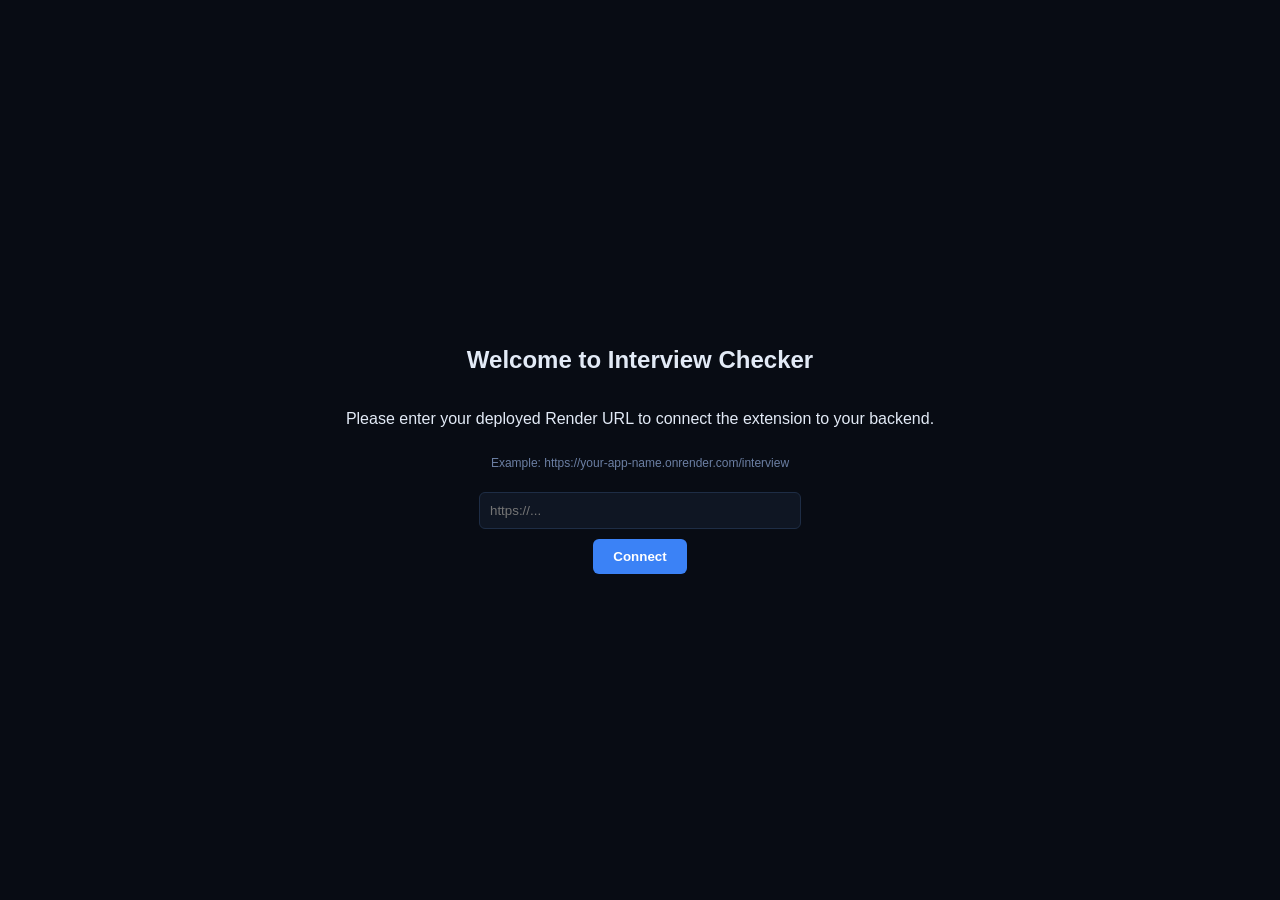
==== chrome-extension/popup.html @ 9ff48c6c "feat: add chrome extension wrapper" ====
<!DOCTYPE html>
<html>
<head>
  <meta charset="UTF-8">
  <title>Interview Authenticity Checker</title>
  <style>
    body {
      margin: 0;
      padding: 0;
      width: 800px;
      height: 600px;
      background: #080c14;
    }
    iframe {
      width: 100%;
      height: 100%;
      border: none;
    }
    .setup-overlay {
      position: absolute;
      top: 0; left: 0; right: 0; bottom: 0;
      background: #080c14;
      color: #e2eaf6;
      display: flex;
      flex-direction: column;
      align-items: center;
      justify-content: center;
      font-family: 'Inter', sans-serif;
      padding: 20px;
      text-align: center;
    }
    input {
      padding: 10px;
      margin: 10px 0;
      width: 300px;
      border-radius: 6px;
      border: 1px solid #1e2d45;
      background: #0f1623;
      color: white;
    }
    button {
      padding: 10px 20px;
      background: #3b82f6;
      color: white;
      border: none;
      border-radius: 6px;
      cursor: pointer;
      font-weight: bold;
    }
    button:hover {
      background: #2563eb;
    }
  </style>
</head>
<body>

  <!-- This overlay will show until you enter your Render URL -->
  <div id="setup" class="setup-overlay">
    <h2>Welcome to Interview Checker</h2>
    <p>Please enter your deployed Render URL to connect the extension to your backend.</p>
    <p style="font-size: 12px; color: #6b7fa3;">Example: https://your-app-name.onrender.com/interview</p>
    <input type="text" id="serverUrl" placeholder="https://...">
    <button id="saveBtn">Connect</button>
  </div>

  <iframe id="appFrame" allow="microphone"></iframe>

  <script src="popup.js"></script>
</body>
</html>
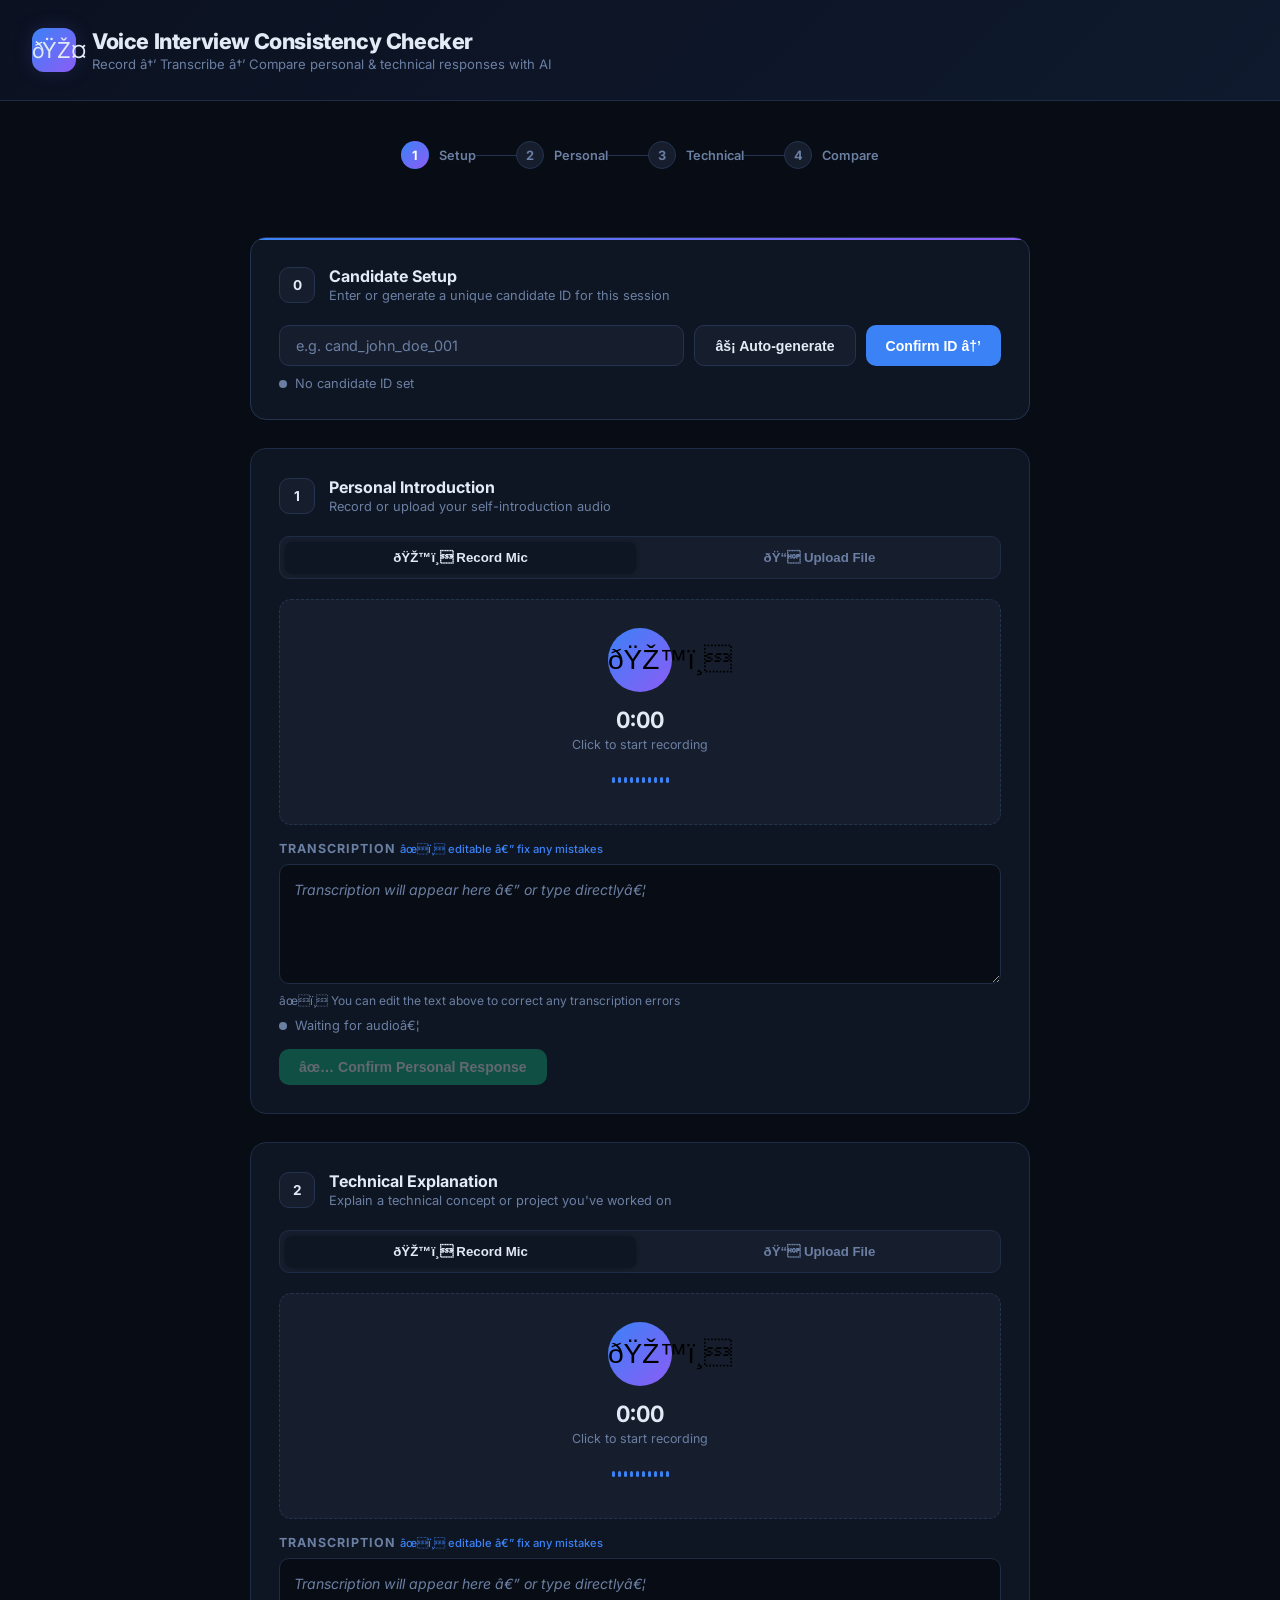
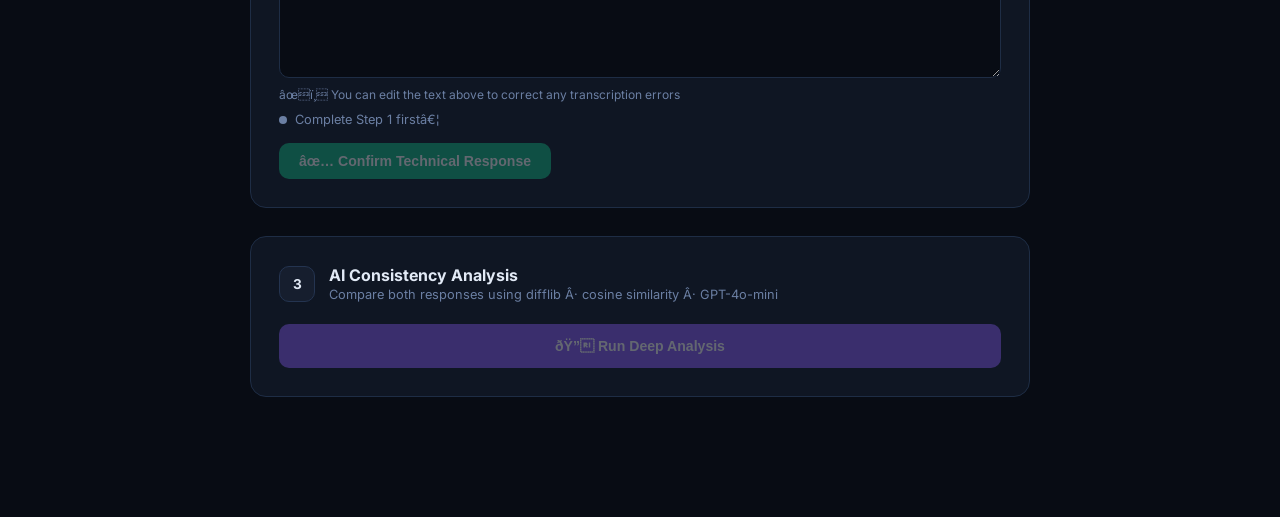
==== commit 97490e2d: "feat: rebuild chrome extension with full embedded UI + HF API URL" ====
--- a/chrome-extension/popup.html
+++ b/chrome-extension/popup.html
@@ -1,70 +1,1378 @@
 <!DOCTYPE html>
-<html>
+<html lang="en">
 <head>
-  <meta charset="UTF-8">
+  <meta charset="UTF-8" />
+  <meta name="viewport" content="width=device-width, initial-scale=1.0" />
   <title>Interview Authenticity Checker</title>
+  <style>html, body { min-width: 820px; }</style>
+  <link rel="preconnect" href="https://fonts.googleapis.com" />
+  <link href="https://fonts.googleapis.com/css2?family=Inter:wght@400;500;600;700;800&display=swap" rel="stylesheet" />
   <style>
+    *, *::before, *::after { box-sizing: border-box; margin: 0; padding: 0; }
+
+    :root {
+      --bg:         #080c14;
+      --surface:    #0f1623;
+      --surface2:   #161e2e;
+      --border:     #1e2d45;
+      --border2:    #243450;
+      --text:       #e2eaf6;
+      --muted:      #6b7fa3;
+      --accent:     #3b82f6;
+      --accent2:    #6366f1;
+      --green:      #10b981;
+      --amber:      #f59e0b;
+      --red:        #ef4444;
+      --purple:     #8b5cf6;
+      --glow:       rgba(99,102,241,.18);
+    }
+
+    html { scroll-behavior: smooth; }
+
     body {
-      margin: 0;
-      padding: 0;
-      width: 800px;
-      height: 600px;
-      background: #080c14;
-    }
-    iframe {
-      width: 100%;
-      height: 100%;
-      border: none;
-    }
-    .setup-overlay {
-      position: absolute;
-      top: 0; left: 0; right: 0; bottom: 0;
-      background: #080c14;
-      color: #e2eaf6;
+      font-family: 'Inter', sans-serif;
+      background: var(--bg);
+      color: var(--text);
+      min-height: 100vh;
+      padding: 0 0 80px;
+    }
+
+    /* â•â• Header â•â•â•â•â•â•â•â•â•â•â•â•â•â•â•â•â•â•â•â•â•â•â•â•â•â•â•â•â•â•â•â•â•â•â•â•â•â•â•â•â•â•â•â•â•â•â•â•â•â•â•â•â•â•â•â•â•â•â•â•â•â• */
+    header {
+      background: linear-gradient(135deg, #0b1120 0%, #0f1a2e 100%);
+      border-bottom: 1px solid var(--border);
+      padding: 28px 32px;
+      display: flex;
+      align-items: center;
+      gap: 16px;
+    }
+    .logo {
+      width: 44px; height: 44px;
+      background: linear-gradient(135deg, var(--accent), var(--purple));
+      border-radius: 12px;
+      display: grid; place-items: center;
+      font-size: 22px;
+      flex-shrink: 0;
+      box-shadow: 0 0 20px var(--glow);
+    }
+    header h1 {
+      font-size: 1.35rem; font-weight: 800; letter-spacing: -.4px;
+    }
+    header p { font-size: .82rem; color: var(--muted); margin-top: 2px; }
+
+    /* â•â• Layout â•â•â•â•â•â•â•â•â•â•â•â•â•â•â•â•â•â•â•â•â•â•â•â•â•â•â•â•â•â•â•â•â•â•â•â•â•â•â•â•â•â•â•â•â•â•â•â•â•â•â•â•â•â•â•â•â•â•â•â•â•â• */
+    .container {
+      max-width: 820px;
+      margin: 0 auto;
+      padding: 40px 20px;
       display: flex;
       flex-direction: column;
-      align-items: center;
-      justify-content: center;
+      gap: 28px;
+    }
+
+    /* â•â• Cards â•â•â•â•â•â•â•â•â•â•â•â•â•â•â•â•â•â•â•â•â•â•â•â•â•â•â•â•â•â•â•â•â•â•â•â•â•â•â•â•â•â•â•â•â•â•â•â•â•â•â•â•â•â•â•â•â•â•â•â•â•â•â• */
+    .card {
+      background: var(--surface);
+      border: 1px solid var(--border);
+      border-radius: 16px;
+      padding: 28px;
+      position: relative;
+      overflow: hidden;
+      transition: border-color .2s;
+    }
+    .card::before {
+      content: '';
+      position: absolute; top: 0; left: 0; right: 0; height: 2px;
+      background: linear-gradient(90deg, var(--accent), var(--purple));
+      opacity: 0;
+      transition: opacity .3s;
+    }
+    .card.active::before { opacity: 1; }
+    .card.active { border-color: var(--border2); }
+
+    .card-header {
+      display: flex; align-items: center; gap: 14px; margin-bottom: 22px;
+    }
+    .step-badge {
+      width: 36px; height: 36px; border-radius: 10px; flex-shrink: 0;
+      display: grid; place-items: center;
+      font-weight: 700; font-size: .85rem;
+      background: var(--surface2); border: 1px solid var(--border2);
+    }
+    .step-badge.done {
+      background: rgba(16,185,129,.15);
+      border-color: rgba(16,185,129,.3);
+      color: var(--green);
+    }
+    .card-title { font-size: 1rem; font-weight: 700; }
+    .card-sub   { font-size: .8rem; color: var(--muted); margin-top: 2px; }
+
+    /* â•â• Candidate Setup â•â•â•â•â•â•â•â•â•â•â•â•â•â•â•â•â•â•â•â•â•â•â•â•â•â•â•â•â•â•â•â•â•â•â•â•â•â•â•â•â•â•â•â•â•â•â•â•â•â•â•â• */
+    .id-row { display: flex; gap: 10px; flex-wrap: wrap; }
+
+    input[type="text"] {
+      flex: 1; min-width: 200px;
+      background: var(--surface2);
+      border: 1px solid var(--border2);
+      border-radius: 10px;
+      padding: 11px 16px;
+      color: var(--text);
+      font-size: .9rem;
       font-family: 'Inter', sans-serif;
-      padding: 20px;
+      outline: none;
+      transition: border-color .2s;
+    }
+    input[type="text"]:focus { border-color: var(--accent); }
+    input[type="text"]::placeholder { color: var(--muted); }
+
+    /* â•â• Buttons â•â•â•â•â•â•â•â•â•â•â•â•â•â•â•â•â•â•â•â•â•â•â•â•â•â•â•â•â•â•â•â•â•â•â•â•â•â•â•â•â•â•â•â•â•â•â•â•â•â•â•â•â•â•â•â•â•â•â•â• */
+    .btn {
+      padding: 10px 20px; border: none; border-radius: 10px;
+      font-size: .88rem; font-weight: 600;
+      cursor: pointer; white-space: nowrap;
+      transition: opacity .15s, transform .1s, box-shadow .15s;
+      display: inline-flex; align-items: center; gap: 7px;
+    }
+    .btn:active  { transform: scale(.97); }
+    .btn:disabled { opacity: .35; cursor: not-allowed; }
+    .btn-primary  { background: var(--accent); color: #fff; }
+    .btn-purple   { background: var(--purple); color: #fff; }
+    .btn-ghost    {
+      background: var(--surface2);
+      border: 1px solid var(--border2);
+      color: var(--text);
+    }
+    .btn-green    { background: var(--green); color: #fff; }
+    .btn-red      { background: var(--red);   color: #fff; }
+    .btn-primary:not(:disabled):hover { box-shadow: 0 0 18px rgba(59,130,246,.4); }
+    .btn-purple:not(:disabled):hover  { box-shadow: 0 0 18px rgba(139,92,246,.4); }
+    .btn-green:not(:disabled):hover   { box-shadow: 0 0 18px rgba(16,185,129,.4); }
+
+    /* â•â• Tab row â•â•â•â•â•â•â•â•â•â•â•â•â•â•â•â•â•â•â•â•â•â•â•â•â•â•â•â•â•â•â•â•â•â•â•â•â•â•â•â•â•â•â•â•â•â•â•â•â•â•â•â•â•â•â•â•â•â•â•â• */
+    .tab-row {
+      display: flex; gap: 8px;
+      background: var(--surface2);
+      border: 1px solid var(--border);
+      border-radius: 10px; padding: 5px;
+      margin-bottom: 20px;
+    }
+    .tab {
+      flex: 1; padding: 8px;
+      border-radius: 7px;
+      background: transparent;
+      border: none;
+      color: var(--muted);
+      font-size: .83rem; font-weight: 600;
+      cursor: pointer;
+      transition: background .2s, color .2s;
+    }
+    .tab.active {
+      background: var(--surface);
+      color: var(--text);
+      box-shadow: 0 1px 4px rgba(0,0,0,.4);
+    }
+
+    /* â•â• Record panel â•â•â•â•â•â•â•â•â•â•â•â•â•â•â•â•â•â•â•â•â•â•â•â•â•â•â•â•â•â•â•â•â•â•â•â•â•â•â•â•â•â•â•â•â•â•â•â•â•â•â•â•â•â•â• */
+    .record-zone {
+      background: var(--surface2);
+      border: 1px dashed var(--border2);
+      border-radius: 12px;
+      padding: 28px 20px;
       text-align: center;
-    }
-    input {
-      padding: 10px;
-      margin: 10px 0;
-      width: 300px;
-      border-radius: 6px;
-      border: 1px solid #1e2d45;
-      background: #0f1623;
-      color: white;
-    }
-    button {
-      padding: 10px 20px;
-      background: #3b82f6;
-      color: white;
+      margin-bottom: 16px;
+      transition: border-color .2s;
+    }
+    .record-zone.recording {
+      border-color: var(--red);
+      border-style: solid;
+      animation: borderPulse 1.4s ease-in-out infinite;
+    }
+    @keyframes borderPulse {
+      0%,100% { box-shadow: 0 0 0 0 rgba(239,68,68,.3); }
+      50%      { box-shadow: 0 0 0 8px rgba(239,68,68,0); }
+    }
+
+    .mic-icon {
+      width: 64px; height: 64px; border-radius: 50%;
+      background: linear-gradient(135deg, var(--accent), var(--purple));
+      display: grid; place-items: center;
+      font-size: 28px;
+      margin: 0 auto 14px;
+      cursor: pointer;
+      transition: transform .2s, box-shadow .2s;
       border: none;
-      border-radius: 6px;
+    }
+    .mic-icon:hover { transform: scale(1.06); box-shadow: 0 0 24px var(--glow); }
+    .mic-icon.recording {
+      background: linear-gradient(135deg, var(--red), #b91c1c);
+      animation: micPulse 1s ease-in-out infinite;
+    }
+    @keyframes micPulse {
+      0%,100% { transform: scale(1); }
+      50%      { transform: scale(1.1); }
+    }
+
+    .timer {
+      font-size: 1.4rem; font-weight: 700; margin: 6px 0 4px;
+      font-variant-numeric: tabular-nums;
+    }
+    .rec-hint { font-size: .78rem; color: var(--muted); }
+
+    /* Waveform bars */
+    .waveform {
+      display: flex; align-items: center; justify-content: center;
+      gap: 3px; height: 32px; margin: 12px 0 0;
+    }
+    .bar {
+      width: 3px; border-radius: 3px;
+      background: var(--accent);
+      height: 6px;
+      transition: height .1s;
+    }
+    .recording .bar { animation: wave .6s ease-in-out infinite alternate; }
+    .bar:nth-child(2)  { animation-delay: .05s; }
+    .bar:nth-child(3)  { animation-delay: .10s; }
+    .bar:nth-child(4)  { animation-delay: .15s; }
+    .bar:nth-child(5)  { animation-delay: .20s; }
+    .bar:nth-child(6)  { animation-delay: .25s; }
+    .bar:nth-child(7)  { animation-delay: .30s; }
+    .bar:nth-child(8)  { animation-delay: .35s; }
+    .bar:nth-child(9)  { animation-delay: .40s; }
+    .bar:nth-child(10) { animation-delay: .45s; }
+    @keyframes wave {
+      from { height: 4px;  }
+      to   { height: 26px; }
+    }
+
+    /* Upload area */
+    .upload-zone {
+      border: 1px dashed var(--border2);
+      border-radius: 12px;
+      padding: 24px;
+      text-align: center;
       cursor: pointer;
-      font-weight: bold;
-    }
-    button:hover {
-      background: #2563eb;
-    }
+      transition: border-color .2s, background .2s;
+      margin-bottom: 16px;
+    }
+    .upload-zone:hover { border-color: var(--accent); background: rgba(59,130,246,.04); }
+    .upload-zone p { font-size: .85rem; color: var(--muted); margin-top: 6px; }
+
+    input[type="file"] { display: none; }
+
+    /* â•â• Transcript box â•â•â•â•â•â•â•â•â•â•â•â•â•â•â•â•â•â•â•â•â•â•â•â•â•â•â•â•â•â•â•â•â•â•â•â•â•â•â•â•â•â•â•â•â•â•â•â•â•â•â•â•â•â• */
+    .transcript-box {
+      background: var(--bg);
+      border: 1px solid var(--border);
+      border-radius: 10px;
+      padding: 14px;
+      font-size: .88rem;
+      line-height: 1.6;
+      min-height: 100px;
+      width: 100%;
+      color: var(--text);
+      white-space: pre-wrap;
+      word-break: break-word;
+      resize: vertical;
+      font-family: 'Inter', sans-serif;
+      outline: none;
+      transition: border-color .2s;
+    }
+    .transcript-box:focus { border-color: var(--accent); }
+    .transcript-box::placeholder { color: var(--muted); font-style: italic; }
+    .edit-hint {
+      font-size: .75rem; color: var(--muted);
+      margin-top: 5px;
+      display: flex; align-items: center; gap: 5px;
+    }
+
+    /* â•â• Status bar â•â•â•â•â•â•â•â•â•â•â•â•â•â•â•â•â•â•â•â•â•â•â•â•â•â•â•â•â•â•â•â•â•â•â•â•â•â•â•â•â•â•â•â•â•â•â•â•â•â•â•â•â•â•â•â•â•â• */
+    .status-bar {
+      display: flex; align-items: center; gap: 8px;
+      font-size: .8rem; color: var(--muted);
+      margin-top: 10px;
+    }
+    .dot { width: 8px; height: 8px; border-radius: 50%; background: var(--muted); flex-shrink: 0; }
+    .dot.green  { background: var(--green); }
+    .dot.red    { background: var(--red);   animation: dotBlink 1s infinite; }
+    .dot.amber  { background: var(--amber); }
+    @keyframes dotBlink { 0%,100%{opacity:1;} 50%{opacity:.2;} }
+
+    .btn-row { display: flex; gap: 10px; flex-wrap: wrap; margin-top: 16px; }
+
+    /* Spinner */
+    .spinner {
+      width: 15px; height: 15px;
+      border: 2px solid rgba(255,255,255,.2);
+      border-top-color: #fff;
+      border-radius: 50%;
+      animation: spin .65s linear infinite;
+    }
+    @keyframes spin { to { transform: rotate(360deg); } }
+
+    /* â•â• Comparison results â•â•â•â•â•â•â•â•â•â•â•â•â•â•â•â•â•â•â•â•â•â•â•â•â•â•â•â•â•â•â•â•â•â•â•â•â•â•â•â•â•â•â•â•â•â•â•â•â•â• */
+    #resultsSection { display: none; }
+
+    .scores-grid {
+      display: grid;
+      grid-template-columns: repeat(auto-fit, minmax(160px, 1fr));
+      gap: 14px;
+      margin-bottom: 24px;
+    }
+    .score-tile {
+      background: var(--surface2);
+      border: 1px solid var(--border2);
+      border-radius: 12px;
+      padding: 18px;
+      text-align: center;
+    }
+    .score-tile .label { font-size: .72rem; text-transform: uppercase; letter-spacing: 1px; color: var(--muted); margin-bottom: 8px; }
+    .score-num {
+      font-size: 2.2rem; font-weight: 800;
+      background: linear-gradient(135deg, var(--accent), var(--purple));
+      -webkit-background-clip: text; -webkit-text-fill-color: transparent;
+      background-clip: text;
+    }
+    .score-num.green { background: linear-gradient(135deg,var(--green),#059669); -webkit-background-clip: text; background-clip: text; }
+    .score-num.amber { background: linear-gradient(135deg,var(--amber),#d97706); -webkit-background-clip: text; background-clip: text; }
+    .score-num.red   { background: linear-gradient(135deg,var(--red),#b91c1c);   -webkit-background-clip: text; background-clip: text; }
+
+    /* Gauge */
+    .gauge-wrap { position: relative; width: 80px; height: 40px; margin: 0 auto 6px; }
+    .gauge-track {
+      width: 80px; height: 40px;
+      border-radius: 40px 40px 0 0;
+      background: var(--border2);
+      overflow: hidden;
+    }
+    .gauge-fill {
+      position: absolute; bottom: 0; left: 0;
+      width: 100%; height: 100%;
+      transform-origin: center bottom;
+      transform: rotate(var(--deg));
+      background: linear-gradient(135deg,var(--accent),var(--purple));
+      border-radius: 40px 40px 0 0;
+      transition: transform 1s cubic-bezier(.34,1.56,.64,1);
+    }
+
+    .section-title {
+      font-size: .78rem; font-weight: 700; text-transform: uppercase;
+      letter-spacing: 1px; color: var(--muted); margin-bottom: 12px;
+    }
+
+    /* Flags */
+    .flags-list { display: flex; flex-wrap: wrap; gap: 8px; margin-bottom: 20px; }
+    .flag-chip {
+      display: inline-flex; align-items: center; gap: 6px;
+      background: rgba(239,68,68,.1);
+      border: 1px solid rgba(239,68,68,.25);
+      color: #f87171;
+      border-radius: 999px; padding: 4px 12px;
+      font-size: .78rem; font-weight: 600;
+    }
+    .flag-chip.ok {
+      background: rgba(16,185,129,.1);
+      border-color: rgba(16,185,129,.25);
+      color: #34d399;
+    }
+
+    /* Summary */
+    .summary-box {
+      background: var(--surface2);
+      border-left: 3px solid var(--accent2);
+      border-radius: 0 10px 10px 0;
+      padding: 16px 18px;
+      font-size: .88rem; line-height: 1.7;
+      margin-bottom: 20px;
+    }
+
+    /* Suggestions */
+    .suggestion-item {
+      display: flex; gap: 12px; align-items: flex-start;
+      padding: 10px 14px;
+      background: var(--surface2); border: 1px solid var(--border);
+      border-radius: 10px; margin-bottom: 8px;
+      font-size: .85rem; line-height: 1.5;
+    }
+    .suggestion-item::before {
+      content: 'â†’'; color: var(--accent); font-weight: 700; flex-shrink: 0; margin-top: 1px;
+    }
+
+    /* Previews */
+    .preview-grid {
+      display: grid; grid-template-columns: 1fr 1fr; gap: 12px; margin-bottom: 20px;
+    }
+    @media (max-width: 540px) { .preview-grid { grid-template-columns: 1fr; } }
+    .preview-card {
+      background: var(--surface2); border: 1px solid var(--border);
+      border-radius: 10px; padding: 14px;
+    }
+    .preview-card .plabel {
+      font-size: .7rem; text-transform: uppercase; letter-spacing: 1px;
+      color: var(--muted); margin-bottom: 6px;
+    }
+    .preview-card p { font-size: .83rem; line-height: 1.6; color: var(--text); }
+
+    /* â•â• Toast â•â•â•â•â•â•â•â•â•â•â•â•â•â•â•â•â•â•â•â•â•â•â•â•â•â•â•â•â•â•â•â•â•â•â•â•â•â•â•â•â•â•â•â•â•â•â•â•â•â•â•â•â•â•â•â•â•â•â•â•â•â•â• */
+    #toast {
+      position: fixed; bottom: 24px; right: 24px;
+      padding: 13px 18px; border-radius: 10px;
+      font-size: .84rem; font-weight: 500;
+      max-width: 360px; z-index: 9999;
+      display: none;
+      backdrop-filter: blur(8px);
+    }
+    #toast.error {
+      background: rgba(69,10,10,.9); color: #f87171;
+      border: 1px solid rgba(127,29,29,.7);
+    }
+    #toast.success {
+      background: rgba(5,46,22,.9); color: #4ade80;
+      border: 1px solid rgba(20,83,45,.7);
+    }
+
+    /* â•â• Progress steps â•â•â•â•â•â•â•â•â•â•â•â•â•â•â•â•â•â•â•â•â•â•â•â•â•â•â•â•â•â•â•â•â•â•â•â•â•â•â•â•â•â•â•â•â•â•â•â•â•â•â•â•â•â• */
+    .progress-steps {
+      display: flex; align-items: center; justify-content: center;
+      gap: 0; margin-bottom: 40px;
+    }
+    .ps {
+      display: flex; align-items: center; gap: 10px;
+      font-size: .8rem; color: var(--muted); font-weight: 600;
+    }
+    .ps-num {
+      width: 28px; height: 28px; border-radius: 50%;
+      background: var(--surface2); border: 1px solid var(--border2);
+      display: grid; place-items: center; font-size: .8rem; font-weight: 700;
+      transition: background .3s, border-color .3s, color .3s;
+    }
+    .ps.done .ps-num {
+      background: rgba(16,185,129,.15); border-color: var(--green);
+      color: var(--green);
+    }
+    .ps.active .ps-num {
+      background: linear-gradient(135deg,var(--accent),var(--purple));
+      border-color: transparent; color: #fff;
+    }
+    .ps-line {
+      width: 40px; height: 1px;
+      background: var(--border2);
+    }
+    @media (max-width: 480px) { .ps-line { width: 20px; } .ps span { display: none; } }
+
+    /* â•â• Rich Results â•â•â•â•â•â•â•â•â•â•â•â•â•â•â•â•â•â•â•â•â•â•â•â•â•â•â•â•â•â•â•â•â•â•â•â•â•â•â•â•â•â•â•â•â•â•â•â•â•â•â•â•â•â•â•â•â•â•â• */
+    .verdict-banner {
+      border-radius: 14px; padding: 18px 22px;
+      display: flex; align-items: center; gap: 16px;
+      position: relative; overflow: hidden; margin-bottom: 16px;
+    }
+    .verdict-banner.consistent   { background: rgba(16,185,129,.12); border: 1px solid rgba(16,185,129,.3); }
+    .verdict-banner.needs-review { background: rgba(245,158,11,.1);  border: 1px solid rgba(245,158,11,.28); }
+    .verdict-banner.inconsistent { background: rgba(239,68,68,.1);   border: 1px solid rgba(239,68,68,.28); }
+    .verdict-icon  { font-size: 2rem; flex-shrink: 0; }
+    .verdict-label { font-size: 1.25rem; font-weight: 800; letter-spacing: -.4px; }
+    .verdict-sub   { font-size: .78rem; color: var(--muted); margin-top: 3px; }
+
+    .summary-pill {
+      background: var(--surface2); border: 1px solid var(--border);
+      border-left: 3px solid var(--accent2);
+      border-radius: 0 10px 10px 0;
+      padding: 13px 18px;
+      font-size: .86rem; line-height: 1.7; color: var(--text);
+      margin-bottom: 14px;
+    }
+
+    .toggle-btn {
+      width: 100%; padding: 14px 20px;
+      background: var(--surface2); border: 1px solid var(--border2);
+      border-radius: 12px; color: var(--text);
+      font-size: .88rem; font-weight: 600;
+      cursor: pointer; display: flex; align-items: center; justify-content: space-between;
+      transition: all .22s;
+    }
+    .toggle-btn:hover { border-color: var(--accent2); background: rgba(99,102,241,.06); }
+    .toggle-btn.auto-expanded { border-color: rgba(239,68,68,.5); background: rgba(239,68,68,.05); color: #fca5a5; }
+    .toggle-btn .toggle-arrow { transition: transform .3s; }
+    .toggle-btn.open .toggle-arrow { transform: rotate(180deg); }
+    .auto-badge {
+      font-size: .68rem; font-weight: 700; padding: 2px 8px; border-radius: 999px;
+      background: rgba(239,68,68,.15); border: 1px solid rgba(239,68,68,.3); color: #f87171;
+    }
+
+    .deep-dive { overflow: hidden; max-height: 0; transition: max-height .45s ease, opacity .3s ease; opacity: 0; }
+    .deep-dive.open { max-height: 9999px; opacity: 1; }
+    .deep-dive-inner { padding-top: 16px; display: flex; flex-direction: column; gap: 16px; }
+    .deep-card { background: var(--surface); border: 1px solid var(--border); border-radius: 14px; padding: 20px 22px; }
+
+    .analysis-mode { font-size:.72rem; color:var(--muted); background:var(--surface2); border:1px solid var(--border); border-radius:6px; padding:4px 10px; display:inline-block; }
+    .analysis-mode.heuristic { color:#93c5fd; border-color:rgba(59,130,246,.25); }
+
+    .depth-badge { display:inline-flex; align-items:center; gap:6px; padding:6px 14px; border-radius:8px; font-size:.82rem; font-weight:700; margin-bottom:8px; }
+    .depth-strong   { background:rgba(16,185,129,.12); border:1px solid rgba(16,185,129,.3); color:#34d399; }
+    .depth-moderate { background:rgba(245,158,11,.1);  border:1px solid rgba(245,158,11,.3); color:#fbbf24; }
+    .depth-basic    { background:rgba(239,68,68,.1);   border:1px solid rgba(239,68,68,.3);  color:#f87171; }
+
+    .context-note { background:rgba(99,102,241,.08); border:1px solid rgba(99,102,241,.2); border-radius:10px; padding:12px 16px; font-size:.84rem; color:#c7d2fe; line-height:1.6; }
+
+    .claim-cards { display:flex; flex-direction:column; gap:8px; }
+    .claim-card { background:var(--surface2); border:1px solid var(--border); border-radius:10px; padding:13px 16px; }
+    .claim-card-header { display:flex; align-items:center; justify-content:space-between; margin-bottom:8px; }
+    .claim-label { font-size:.82rem; font-weight:600; }
+    .proof-bar-bg { height:6px; background:var(--border); border-radius:3px; overflow:hidden; margin-top:6px; }
+    .proof-bar-fill { height:100%; border-radius:3px; transition:width .7s ease; }
+    .proof-bar-fill.strong   { background: linear-gradient(90deg,var(--green),#059669); }
+    .proof-bar-fill.moderate { background: linear-gradient(90deg,var(--amber),#d97706); }
+    .proof-bar-fill.weak     { background: linear-gradient(90deg,var(--red),#b91c1c); }
+    .proof-score-label { font-size:.7rem; color:var(--muted); margin-top:5px; }
+    .no-claims-note { padding:12px 16px; border-radius:10px; background:var(--surface2); border:1px solid var(--border); font-size:.83rem; color:var(--muted); font-style:italic; }
+
+    .comm-table { width:100%; border-collapse:collapse; font-size:.81rem; margin-top:10px; }
+    .comm-table th { text-align:left; padding:8px 12px; color:var(--muted); font-weight:700; font-size:.68rem; text-transform:uppercase; letter-spacing:.5px; border-bottom:1px solid var(--border); }
+    .comm-table td { padding:8px 12px; border-bottom:1px solid rgba(28,42,66,.5); }
+    .comm-table tr:last-child td { border-bottom:none; }
+    .comm-col-val { font-weight:600; color:var(--text); }
+    .comm-label-block { display:inline-flex; align-items:center; gap:6px; padding:5px 12px; border-radius:8px; font-size:.8rem; font-weight:600; margin-bottom:8px; }
+    .comm-improved  { background:rgba(16,185,129,.1); border:1px solid rgba(16,185,129,.25); color:#34d399; }
+    .comm-declined  { background:rgba(239,68,68,.1);  border:1px solid rgba(239,68,68,.25);  color:#f87171; }
+    .comm-consistent{ background:rgba(99,102,241,.1); border:1px solid rgba(99,102,241,.25); color:#a5b4fc; }
+
+    .flags-wrap { display:flex; flex-direction:column; gap:8px; }
+    .flag-item { display:flex; align-items:flex-start; gap:10px; padding:10px 14px; border-radius:10px; font-size:.84rem; line-height:1.5; }
+    .flag-item.contradiction { background:rgba(239,68,68,.08); border:1px solid rgba(239,68,68,.2); color:#fca5a5; }
+    .flag-item.partial       { background:rgba(16,185,129,.08); border:1px solid rgba(16,185,129,.2); color:#6ee7b7; }
+    .flag-icon { flex-shrink:0; font-size:1rem; margin-top:1px; }
+
+    .auth-banner { border-radius:12px; padding:16px 20px; display:flex; align-items:center; gap:16px; margin-bottom:14px; }
+    .auth-banner.genuine         { background:rgba(16,185,129,.1); border:1px solid rgba(16,185,129,.3); }
+    .auth-banner.suspicious      { background:rgba(245,158,11,.1); border:1px solid rgba(245,158,11,.3); }
+    .auth-banner.highly-suspicious { background:rgba(239,68,68,.1); border:1px solid rgba(239,68,68,.3); }
+    .auth-icon  { font-size:2rem; flex-shrink:0; }
+    .auth-label { font-size:1.1rem; font-weight:800; }
+    .auth-sub   { font-size:.78rem; color:var(--muted); margin-top:3px; }
+
+    .shift-bar-bg { height:8px; background:var(--border2); border-radius:4px; overflow:hidden; margin:8px 0 4px; }
+    .shift-bar-fill { height:100%; border-radius:4px; transition:width .7s ease; }
+    .shift-bar-fill.low    { background:linear-gradient(90deg,var(--green),#059669); }
+    .shift-bar-fill.medium { background:linear-gradient(90deg,var(--amber),#d97706); }
+    .shift-bar-fill.high   { background:linear-gradient(90deg,var(--red),#b91c1c); }
+
+    .auth-grid { display:grid; grid-template-columns:1fr 1fr; gap:10px; margin-top:12px; }
+    @media(max-width:540px) { .auth-grid { grid-template-columns:1fr; } }
+    .auth-cell { background:var(--surface2); border:1px solid var(--border); border-radius:10px; padding:12px 14px; }
+    .auth-cell-label { font-size:.68rem; font-weight:700; text-transform:uppercase; letter-spacing:.6px; color:var(--muted); margin-bottom:4px; }
+    .auth-cell-val   { font-size:.84rem; color:var(--text); font-weight:500; }
+
+    .tier-row { display:flex; flex-direction:column; gap:6px; margin-bottom:14px; }
+    .tier-header { font-size:.7rem; font-weight:700; text-transform:uppercase; letter-spacing:.8px; margin-bottom:4px; }
+    .tier-major    { color:#f87171; }
+    .tier-moderate { color:#fbbf24; }
+    .tier-minor    { color:#93c5fd; }
+
+    .badge { display:inline-flex; align-items:center; padding:2px 10px; border-radius:999px; font-size:.7rem; font-weight:700; letter-spacing:.3px; }
+    .badge-green  { background:rgba(16,185,129,.12); border:1px solid rgba(16,185,129,.25); color:#34d399; }
+    .badge-amber  { background:rgba(245,158,11,.1);  border:1px solid rgba(245,158,11,.25); color:#fbbf24; }
+    .badge-red    { background:rgba(239,68,68,.1);   border:1px solid rgba(239,68,68,.25);  color:#f87171; }
+    .badge-blue   { background:rgba(59,130,246,.1);  border:1px solid rgba(59,130,246,.25); color:#93c5fd; }
+    .badge-purple { background:rgba(139,92,246,.1);  border:1px solid rgba(139,92,246,.25); color:#c4b5fd; }
+
+    .preview-pair { display:grid; grid-template-columns:1fr 1fr; gap:12px; }
+    @media(max-width:540px) { .preview-pair { grid-template-columns:1fr; } }
+    .preview-block { background:var(--surface2); border:1px solid var(--border); border-radius:10px; padding:14px; }
+    .preview-block .pb-label { font-size:.68rem; font-weight:700; text-transform:uppercase; letter-spacing:1px; color:var(--muted); margin-bottom:8px; }
+    .preview-block p { font-size:.83rem; line-height:1.65; }
+
+    .suggestions-wrap { display:flex; flex-direction:column; gap:8px; }
+    .suggestion-item .si-arrow { color:var(--accent); font-weight:700; flex-shrink:0; margin-top:1px; }
+
+    /* Plagiarism */
+    #plagCard { display:none; }
+    .plag-loading { display:none; align-items:center; gap:14px; padding:18px 20px; border-radius:10px; background:var(--surface2); border:1px solid var(--border); font-size:.86rem; color:var(--muted); }
+    .plag-loading.active { display:flex; }
+    .plag-response-grid { display:grid; grid-template-columns:1fr 1fr; gap:16px; margin-bottom:20px; }
+    @media(max-width:560px) { .plag-response-grid { grid-template-columns:1fr; } }
+    .plag-block { background:var(--surface2); border:1px solid var(--border2); border-radius:12px; padding:18px; text-align:center; }
+    .plag-block-label { font-size:.68rem; font-weight:700; text-transform:uppercase; letter-spacing:1px; color:var(--muted); margin-bottom:10px; }
+    .plag-score-big { font-size:2.6rem; font-weight:900; line-height:1; }
+    .plag-score-big.safe   { color:var(--green); }
+    .plag-score-big.warn   { color:var(--amber); }
+    .plag-score-big.danger { color:var(--red); }
+    .plag-sources-title { font-size:.7rem; font-weight:700; text-transform:uppercase; letter-spacing:1px; color:var(--muted); margin:18px 0 8px; }
+    .plag-source-item { display:flex; justify-content:space-between; align-items:center; padding:9px 13px; border-radius:8px; background:var(--surface2); border:1px solid var(--border); margin-bottom:6px; gap:10px; }
+    .plag-source-item a { color:var(--accent); text-decoration:none; font-size:.81rem; word-break:break-all; }
+    .plag-source-item a:hover { text-decoration:underline; }
+    .plag-source-pct { font-size:.78rem; font-weight:700; color:var(--amber); white-space:nowrap; flex-shrink:0; }
+    .plag-insight { border-left:3px solid var(--amber); background:rgba(245,158,11,.06); padding:12px 16px; border-radius:0 10px 10px 0; font-size:.84rem; line-height:1.65; color:#fde68a; margin-bottom:6px; }
+    .plag-error { display:none; padding:14px 18px; border-radius:10px; background:rgba(239,68,68,.07); border:1px solid rgba(239,68,68,.25); color:#fca5a5; font-size:.84rem; }
+    .plag-error.active { display:block; }
+
+    .sub-title { font-size:.72rem; font-weight:700; text-transform:uppercase; letter-spacing:1px; color:var(--muted); margin-bottom:10px; display:flex; align-items:center; gap:6px; }
+    .divider { height:1px; background:var(--border); margin:4px 0; }
   </style>
 </head>
 <body>
 
-  <!-- This overlay will show until you enter your Render URL -->
-  <div id="setup" class="setup-overlay">
-    <h2>Welcome to Interview Checker</h2>
-    <p>Please enter your deployed Render URL to connect the extension to your backend.</p>
-    <p style="font-size: 12px; color: #6b7fa3;">Example: https://your-app-name.onrender.com/interview</p>
-    <input type="text" id="serverUrl" placeholder="https://...">
-    <button id="saveBtn">Connect</button>
+<!-- â•â• Header â•â•â•â•â•â•â•â•â•â•â•â•â•â•â•â•â•â•â•â•â•â•â•â•â•â•â•â•â•â•â•â•â•â•â•â•â•â•â•â•â•â•â•â•â•â•â•â•â•â•â•â•â•â•â•â•â•â•â•â•â•â•â•â•â• -->
+<header>
+  <div class="logo">ðŸŽ¤</div>
+  <div>
+    <h1>Voice Interview Consistency Checker</h1>
+    <p>Record â†’ Transcribe â†’ Compare personal &amp; technical responses with AI</p>
   </div>
-
-  <iframe id="appFrame" allow="microphone"></iframe>
-
-  <script src="popup.js"></script>
+</header>
+
+<!-- â•â• Main â•â•â•â•â•â•â•â•â•â•â•â•â•â•â•â•â•â•â•â•â•â•â•â•â•â•â•â•â•â•â•â•â•â•â•â•â•â•â•â•â•â•â•â•â•â•â•â•â•â•â•â•â•â•â•â•â•â•â•â•â•â•â•â•â•â•â• -->
+<div class="container">
+
+  <!-- Progress -->
+  <div class="progress-steps" id="progressSteps">
+    <div class="ps active" id="ps1"><div class="ps-num">1</div><span>Setup</span></div>
+    <div class="ps-line"></div>
+    <div class="ps" id="ps2"><div class="ps-num">2</div><span>Personal</span></div>
+    <div class="ps-line"></div>
+    <div class="ps" id="ps3"><div class="ps-num">3</div><span>Technical</span></div>
+    <div class="ps-line"></div>
+    <div class="ps" id="ps4"><div class="ps-num">4</div><span>Compare</span></div>
+  </div>
+
+  <!-- â”€â”€ Step 0: Candidate Setup â”€â”€â”€â”€â”€â”€â”€â”€â”€â”€â”€â”€â”€â”€â”€â”€â”€â”€â”€â”€â”€â”€â”€â”€â”€â”€â”€â”€â”€â”€â”€â”€â”€â”€â”€â”€â”€â”€â”€â”€â”€â”€â”€ -->
+  <div class="card active" id="cardSetup">
+    <div class="card-header">
+      <div class="step-badge" id="badge0">0</div>
+      <div>
+        <div class="card-title">Candidate Setup</div>
+        <div class="card-sub">Enter or generate a unique candidate ID for this session</div>
+      </div>
+    </div>
+    <div class="id-row">
+      <input type="text" id="candidateId" placeholder="e.g. cand_john_doe_001" />
+      <button class="btn btn-ghost" id="btnGenId">âš¡ Auto-generate</button>
+      <button class="btn btn-primary" id="btnSetId">Confirm ID â†’</button>
+    </div>
+    <div class="status-bar" id="idStatus">
+      <span class="dot"></span>
+      <span>No candidate ID set</span>
+    </div>
+  </div>
+
+  <!-- â”€â”€ Step 1: Personal Introduction â”€â”€â”€â”€â”€â”€â”€â”€â”€â”€â”€â”€â”€â”€â”€â”€â”€â”€â”€â”€â”€â”€â”€â”€â”€â”€â”€â”€â”€â”€â”€â”€â”€â”€â”€â”€â”€ -->
+  <div class="card" id="cardPersonal">
+    <div class="card-header">
+      <div class="step-badge" id="badge1">1</div>
+      <div>
+        <div class="card-title">Personal Introduction</div>
+        <div class="card-sub">Record or upload your self-introduction audio</div>
+      </div>
+    </div>
+
+    <!-- Source tabs -->
+    <div class="tab-row">
+      <button class="tab active" id="tabPMic" onclick="switchTab('personal','mic')">ðŸŽ™ï¸ Record Mic</button>
+      <button class="tab" id="tabPUp" onclick="switchTab('personal','upload')">ðŸ“ Upload File</button>
+    </div>
+
+    <!-- Mic -->
+    <div id="panelPMic">
+      <div class="record-zone" id="recZoneP">
+        <button class="mic-icon" id="micBtnP" onclick="toggleRecord('personal')">ðŸŽ™ï¸</button>
+        <div class="timer" id="timerP">0:00</div>
+        <div class="rec-hint" id="hintP">Click to start recording</div>
+        <div class="waveform" id="waveP">
+          <div class="bar"></div><div class="bar"></div><div class="bar"></div>
+          <div class="bar"></div><div class="bar"></div><div class="bar"></div>
+          <div class="bar"></div><div class="bar"></div><div class="bar"></div>
+          <div class="bar"></div>
+        </div>
+      </div>
+    </div>
+
+    <!-- Upload -->
+    <div id="panelPUp" style="display:none">
+      <label class="upload-zone" for="fileP">
+        <div style="font-size:2rem">ðŸ“‚</div>
+        <strong style="font-size:.9rem">Click to choose audio file</strong>
+        <p>Supports .webm Â· .mp3 Â· .wav Â· .m4a Â· .ogg</p>
+        <p id="filePName" style="color:var(--accent);margin-top:4px;"></p>
+      </label>
+      <input type="file" id="fileP" accept="audio/*" onchange="onFileSelect('personal')" />
+    </div>
+
+    <div class="section-title" style="margin-bottom:8px">Transcription <span style="color:var(--accent);font-size:.7rem;font-weight:500;text-transform:none;letter-spacing:0">âœï¸ editable â€” fix any mistakes</span></div>
+    <textarea class="transcript-box" id="transcriptP" placeholder="Transcription will appear here â€” or type directlyâ€¦" rows="4"></textarea>
+    <div class="edit-hint">âœï¸ You can edit the text above to correct any transcription errors</div>
+
+    <div class="status-bar" id="statusP">
+      <span class="dot" id="dotP"></span>
+      <span id="labelP">Waiting for audioâ€¦</span>
+    </div>
+    <div class="btn-row">
+      <button class="btn btn-green" id="btnSaveP" disabled>
+        <span id="savePText">âœ… Confirm Personal Response</span>
+        <span class="spinner" id="spnP" style="display:none"></span>
+      </button>
+    </div>
+  </div>
+
+  <!-- â”€â”€ Step 2: Technical Explanation â”€â”€â”€â”€â”€â”€â”€â”€â”€â”€â”€â”€â”€â”€â”€â”€â”€â”€â”€â”€â”€â”€â”€â”€â”€â”€â”€â”€â”€â”€â”€â”€â”€â”€â”€â”€â”€â”€ -->
+  <div class="card" id="cardTech">
+    <div class="card-header">
+      <div class="step-badge" id="badge2">2</div>
+      <div>
+        <div class="card-title">Technical Explanation</div>
+        <div class="card-sub">Explain a technical concept or project you've worked on</div>
+      </div>
+    </div>
+
+    <div class="tab-row">
+      <button class="tab active" id="tabTMic" onclick="switchTab('technical','mic')">ðŸŽ™ï¸ Record Mic</button>
+      <button class="tab" id="tabTUp" onclick="switchTab('technical','upload')">ðŸ“ Upload File</button>
+    </div>
+
+    <div id="panelTMic">
+      <div class="record-zone" id="recZoneT">
+        <button class="mic-icon" id="micBtnT" onclick="toggleRecord('technical')">ðŸŽ™ï¸</button>
+        <div class="timer" id="timerT">0:00</div>
+        <div class="rec-hint" id="hintT">Click to start recording</div>
+        <div class="waveform" id="waveT">
+          <div class="bar"></div><div class="bar"></div><div class="bar"></div>
+          <div class="bar"></div><div class="bar"></div><div class="bar"></div>
+          <div class="bar"></div><div class="bar"></div><div class="bar"></div>
+          <div class="bar"></div>
+        </div>
+      </div>
+    </div>
+
+    <div id="panelTUp" style="display:none">
+      <label class="upload-zone" for="fileT">
+        <div style="font-size:2rem">ðŸ“‚</div>
+        <strong style="font-size:.9rem">Click to choose audio file</strong>
+        <p>Supports .webm Â· .mp3 Â· .wav Â· .m4a Â· .ogg</p>
+        <p id="fileTName" style="color:var(--accent);margin-top:4px;"></p>
+      </label>
+      <input type="file" id="fileT" accept="audio/*" onchange="onFileSelect('technical')" />
+    </div>
+
+    <div class="section-title" style="margin-bottom:8px">Transcription <span style="color:var(--accent);font-size:.7rem;font-weight:500;text-transform:none;letter-spacing:0">âœï¸ editable â€” fix any mistakes</span></div>
+    <textarea class="transcript-box" id="transcriptT" placeholder="Transcription will appear here â€” or type directlyâ€¦" rows="4"></textarea>
+    <div class="edit-hint">âœï¸ You can edit the text above to correct any transcription errors</div>
+
+    <div class="status-bar" id="statusT">
+      <span class="dot" id="dotT"></span>
+      <span id="labelT">Complete Step 1 firstâ€¦</span>
+    </div>
+    <div class="btn-row">
+      <button class="btn btn-green" id="btnSaveT" disabled>
+        <span id="saveTText">âœ… Confirm Technical Response</span>
+        <span class="spinner" id="spnT" style="display:none"></span>
+      </button>
+    </div>
+  </div>
+
+  <!-- â”€â”€ Step 3: Compare â”€â”€â”€â”€â”€â”€â”€â”€â”€â”€â”€â”€â”€â”€â”€â”€â”€â”€â”€â”€â”€â”€â”€â”€â”€â”€â”€â”€â”€â”€â”€â”€â”€â”€â”€â”€â”€â”€â”€â”€â”€â”€â”€â”€â”€â”€â”€â”€â”€â”€â”€â”€â”€ -->
+  <div class="card" id="cardCompare">
+    <div class="card-header">
+      <div class="step-badge" id="badge3">3</div>
+      <div>
+        <div class="card-title">AI Consistency Analysis</div>
+        <div class="card-sub">Compare both responses using difflib Â· cosine similarity Â· GPT-4o-mini</div>
+      </div>
+    </div>
+    <button class="btn btn-purple" id="btnCompare" disabled style="width:100%;justify-content:center;padding:14px;">
+      <span id="cmpText">ðŸ” Run Deep Analysis</span>
+      <span class="spinner" id="spnCmp" style="display:none"></span>
+    </button>
+  </div>
+
+  <!-- â”€â”€ Results â”€â”€â”€â”€â”€â”€â”€â”€â”€â”€â”€â”€â”€â”€â”€â”€â”€â”€â”€â”€â”€â”€â”€â”€â”€â”€â”€â”€â”€â”€â”€â”€â”€â”€â”€â”€â”€â”€â”€â”€â”€â”€â”€â”€â”€â”€â”€â”€â”€â”€â”€â”€â”€â”€â”€â”€â”€â”€â”€â”€ -->
+  <div id="resultsSection">
+    <div class="card">
+      <!-- Verdict banner (updated once plagiarism result arrives) -->
+      <div class="verdict-banner consistent" id="verdictBanner">
+        <div class="verdict-icon" id="verdictIcon">ðŸ”</div>
+        <div style="flex:1">
+          <div class="verdict-label" id="verdictLabel">Analysing...</div>
+          <div class="verdict-sub"   id="verdictSub">Computing style analysis...</div>
+        </div>
+        <div id="verdictPlagBadge" style="display:none;flex-shrink:0"></div>
+      </div>
+
+      <!-- 3 tiles: Authenticity | Style Shift | Plagiarism Score -->
+      <div class="scores-grid" id="scoresGrid" style="grid-template-columns:repeat(3,1fr);margin-bottom:16px"></div>
+
+      <!-- Summary -->
+      <div class="summary-pill" id="summaryPill"></div>
+
+      <!-- Style Signal Flags -->
+      <div class="sub-title" style="margin-top:4px">ðŸš© Style Signals Detected</div>
+      <div class="flags-wrap" id="flagsWrap"></div>
+    </div>
+
+    <!-- AI & Plagiarism detail card -->
+    <div class="card" id="plagCard" style="display:none">
+      <div class="card-header" style="margin-bottom:12px">
+        <div class="step-badge" style="background:rgba(245,158,11,.15);border-color:rgba(245,158,11,.3);color:var(--amber)">ðŸ¤–</div>
+        <div>
+          <div class="card-title">Winston AI Analysis</div>
+          <div class="card-sub">Technical response scanned for AI Generation and Plagiarism via Winston AI</div>
+        </div>
+      </div>
+      <div class="plag-loading" id="plagLoading"><div class="spinner"></div> Scanning â€” this can take 10â€“30 s...</div>
+      <div class="plag-error"  id="plagError"></div>
+      <div id="plagResults"></div>
+    </div>
+
+    <!-- Buttons -->
+    <div class="card" style="padding:18px 24px">
+      <div class="btn-row">
+        <button class="btn btn-ghost" onclick="location.reload()">â†º New Session</button>
+        <button class="btn btn-primary" id="btnRecompare">ðŸ”„ Re-analyse</button>
+      </div>
+    </div>
+  </div>
+
+</div><!-- /container -->
+
+<div id="toast"></div>
+
+<!-- â•â• Script â•â•â•â•â•â•â•â•â•â•â•â•â•â•â•â•â•â•â•â•â•â•â•â•â•â•â•â•â•â•â•â•â•â•â•â•â•â•â•â•â•â•â•â•â•â•â•â•â•â•â•â•â•â•â•â•â•â•â•â•â•â•â•â•â• -->
+<script>
+  const API = 'https://naagazz-interview-checker.hf.space/voice';
+
+  // â”€â”€ State â”€â”€â”€â”€â”€â”€â”€â”€â”€â”€â”€â”€â”€â”€â”€â”€â”€â”€â”€â”€â”€â”€â”€â”€â”€â”€â”€â”€â”€â”€â”€â”€â”€â”€â”€â”€â”€â”€â”€â”€â”€â”€â”€â”€â”€â”€â”€â”€â”€â”€â”€â”€â”€â”€â”€â”€â”€â”€â”€â”€â”€â”€â”€â”€â”€â”€
+  const state = {
+    candidateId: '',
+    personal:  { blob: null, recording: false, timer: null, elapsed: 0 },
+    technical: { blob: null, recording: false, timer: null, elapsed: 0 },
+    mediaRecorder:  { personal: null, technical: null },
+    personalDone:   false,
+    technicalDone:  false,
+  };
+
+  // â”€â”€ Refs â”€â”€â”€â”€â”€â”€â”€â”€â”€â”€â”€â”€â”€â”€â”€â”€â”€â”€â”€â”€â”€â”€â”€â”€â”€â”€â”€â”€â”€â”€â”€â”€â”€â”€â”€â”€â”€â”€â”€â”€â”€â”€â”€â”€â”€â”€â”€â”€â”€â”€â”€â”€â”€â”€â”€â”€â”€â”€â”€â”€â”€â”€â”€â”€â”€â”€â”€
+  const $ = id => document.getElementById(id);
+
+  // â”€â”€ Toast â”€â”€â”€â”€â”€â”€â”€â”€â”€â”€â”€â”€â”€â”€â”€â”€â”€â”€â”€â”€â”€â”€â”€â”€â”€â”€â”€â”€â”€â”€â”€â”€â”€â”€â”€â”€â”€â”€â”€â”€â”€â”€â”€â”€â”€â”€â”€â”€â”€â”€â”€â”€â”€â”€â”€â”€â”€â”€â”€â”€â”€â”€â”€â”€â”€â”€
+  let _toastT;
+  function toast(msg, type = 'error') {
+    const el = $('toast');
+    el.textContent = (type === 'error' ? 'âš ï¸ ' : 'âœ“ ') + msg;
+    el.className = 'toast ' + type;
+    el.style.display = 'block';
+    clearTimeout(_toastT);
+    _toastT = setTimeout(() => { el.style.display = 'none'; }, 6000);
+  }
+
+  // â”€â”€ Candidate ID setup â”€â”€â”€â”€â”€â”€â”€â”€â”€â”€â”€â”€â”€â”€â”€â”€â”€â”€â”€â”€â”€â”€â”€â”€â”€â”€â”€â”€â”€â”€â”€â”€â”€â”€â”€â”€â”€â”€â”€â”€â”€â”€â”€â”€â”€â”€â”€â”€â”€â”€â”€â”€â”€
+  $('btnGenId').addEventListener('click', () => {
+    const id = 'cand_' + Math.random().toString(36).slice(2, 8).toUpperCase();
+    $('candidateId').value = id;
+  });
+
+  $('btnSetId').addEventListener('click', confirmId);
+  $('candidateId').addEventListener('keydown', e => { if (e.key === 'Enter') confirmId(); });
+
+  function confirmId() {
+    const val = $('candidateId').value.trim();
+    if (!val) { toast('Please enter or generate a candidate ID'); return; }
+    state.candidateId = val;
+
+    // Update UI
+    $('idStatus').innerHTML = `<span class="dot green"></span> Session active: <strong>${val}</strong>`;
+    $('cardSetup').classList.add('active');
+    $('badge0').textContent = 'âœ“';
+    $('badge0').style.cssText = 'background:rgba(16,185,129,.15);border-color:rgba(16,185,129,.3);color:var(--green)';
+    $('btnSaveP').disabled = false;
+    updateProgress(2);
+  }
+
+  // â”€â”€ Tab switching â”€â”€â”€â”€â”€â”€â”€â”€â”€â”€â”€â”€â”€â”€â”€â”€â”€â”€â”€â”€â”€â”€â”€â”€â”€â”€â”€â”€â”€â”€â”€â”€â”€â”€â”€â”€â”€â”€â”€â”€â”€â”€â”€â”€â”€â”€â”€â”€â”€â”€â”€â”€â”€â”€â”€â”€â”€â”€
+  function switchTab(type, mode) {
+    const pfx = type === 'personal' ? 'P' : 'T';
+    $(`tabPMic, tabPUp, tabTMic, tabTUp`.split(', ').find(id => id === `tab${pfx}Mic`));
+    // Personal
+    if (type === 'personal') {
+      $('tabPMic').classList.toggle('active', mode === 'mic');
+      $('tabPUp').classList.toggle('active', mode !== 'mic');
+      $('panelPMic').style.display = mode === 'mic' ? '' : 'none';
+      $('panelPUp').style.display  = mode !== 'mic' ? '' : 'none';
+    } else {
+      $('tabTMic').classList.toggle('active', mode === 'mic');
+      $('tabTUp').classList.toggle('active', mode !== 'mic');
+      $('panelTMic').style.display = mode === 'mic' ? '' : 'none';
+      $('panelTUp').style.display  = mode !== 'mic' ? '' : 'none';
+    }
+  }
+
+  // â”€â”€ File select â”€â”€â”€â”€â”€â”€â”€â”€â”€â”€â”€â”€â”€â”€â”€â”€â”€â”€â”€â”€â”€â”€â”€â”€â”€â”€â”€â”€â”€â”€â”€â”€â”€â”€â”€â”€â”€â”€â”€â”€â”€â”€â”€â”€â”€â”€â”€â”€â”€â”€â”€â”€â”€â”€â”€â”€â”€â”€â”€â”€
+  function onFileSelect(type) {
+    const fileInput = type === 'personal' ? $('fileP') : $('fileT');
+    const nameEl    = type === 'personal' ? $('filePName') : $('fileTName');
+    if (!fileInput.files[0]) return;
+    const file = fileInput.files[0];
+    state[type].blob = file;
+    nameEl.textContent = 'ðŸ“Ž ' + file.name;
+    updateStatusBar(type, 'amber', `File ready: ${file.name}`);
+  }
+
+  // â”€â”€ Recording â”€â”€â”€â”€â”€â”€â”€â”€â”€â”€â”€â”€â”€â”€â”€â”€â”€â”€â”€â”€â”€â”€â”€â”€â”€â”€â”€â”€â”€â”€â”€â”€â”€â”€â”€â”€â”€â”€â”€â”€â”€â”€â”€â”€â”€â”€â”€â”€â”€â”€â”€â”€â”€â”€â”€â”€â”€â”€â”€â”€â”€â”€
+  async function toggleRecord(type) {
+    const st = state[type];
+    if (st.recording) {
+      stopRecording(type);
+    } else {
+      await startRecording(type);
+    }
+  }
+
+  async function startRecording(type) {
+    if (!state.candidateId) { toast('Set candidate ID first'); return; }
+    let stream;
+    try {
+      stream = await navigator.mediaDevices.getUserMedia({ audio: true });
+    } catch (e) {
+      toast('Microphone access denied: ' + e.message); return;
+    }
+
+    const chunks = [];
+    const mr = new MediaRecorder(stream, { mimeType: bestMime() });
+    state.mediaRecorder[type] = mr;
+    mr.ondataavailable = e => { if (e.data.size) chunks.push(e.data); };
+    mr.onstop = () => {
+      state[type].blob = new Blob(chunks, { type: mr.mimeType });
+      stream.getTracks().forEach(t => t.stop());
+      setRecordUI(type, false);
+      updateStatusBar(type, 'amber', `Recorded ${fmtTime(state[type].elapsed)} â€” ready to save`);
+    };
+    mr.start(200);
+
+    state[type].recording = true;
+    state[type].elapsed   = 0;
+    setRecordUI(type, true);
+    state[type].timer = setInterval(() => {
+      state[type].elapsed++;
+      const id = type === 'personal' ? 'timerP' : 'timerT';
+      $(id).textContent = fmtTime(state[type].elapsed);
+    }, 1000);
+  }
+
+  function stopRecording(type) {
+    clearInterval(state[type].timer);
+    state[type].recording = false;
+    if (state.mediaRecorder[type] && state.mediaRecorder[type].state !== 'inactive') {
+      state.mediaRecorder[type].stop();
+    }
+  }
+
+  function setRecordUI(type, isRec) {
+    const pfx   = type === 'personal' ? 'P' : 'T';
+    const zone  = $('recZone' + pfx);
+    const btn   = $('micBtn'  + pfx);
+    const hint  = $('hint'    + pfx);
+    const wave  = $('wave'    + pfx);
+    if (isRec) {
+      zone.classList.add('recording');
+      btn.classList.add('recording');
+      btn.textContent = 'â¹';
+      hint.textContent = 'Recordingâ€¦ click to stop';
+      wave.classList.add('recording');
+    } else {
+      zone.classList.remove('recording');
+      btn.classList.remove('recording');
+      btn.textContent = 'ðŸŽ™ï¸';
+      hint.textContent = 'Click to record again';
+      wave.classList.remove('recording');
+    }
+  }
+
+  function bestMime() {
+    const types = ['audio/webm;codecs=opus','audio/webm','audio/ogg;codecs=opus','audio/mp4'];
+    return types.find(t => MediaRecorder.isTypeSupported(t)) || '';
+  }
+
+  function fmtTime(s) {
+    return `${Math.floor(s/60)}:${String(s%60).padStart(2,'0')}`;
+  }
+
+  // â”€â”€ Save personal â”€â”€â”€â”€â”€â”€â”€â”€â”€â”€â”€â”€â”€â”€â”€â”€â”€â”€â”€â”€â”€â”€â”€â”€â”€â”€â”€â”€â”€â”€â”€â”€â”€â”€â”€â”€â”€â”€â”€â”€â”€â”€â”€â”€â”€â”€â”€â”€â”€â”€â”€â”€â”€â”€â”€â”€â”€â”€
+  $('btnSaveP').addEventListener('click', () => saveResponse('personal'));
+  $('btnSaveT').addEventListener('click', () => saveResponse('technical'));
+
+  async function saveResponse(type) {
+    if (!state.candidateId) { toast('Set candidate ID first'); return; }
+
+    const saveBtn = type === 'personal' ? $('btnSaveP') : $('btnSaveT');
+    const textEl  = type === 'personal' ? $('savePText') : $('saveTText');
+    const spnEl   = type === 'personal' ? $('spnP') : $('spnT');
+    const tEl     = type === 'personal' ? $('transcriptP') : $('transcriptT');
+    const blob    = state[type].blob;
+
+    // â”€â”€ If audio recorded/uploaded â†’ transcribe it first â”€â”€â”€â”€â”€â”€â”€â”€â”€â”€â”€â”€â”€â”€â”€â”€â”€â”€â”€
+    if (blob) {
+      saveBtn.disabled = true;
+      textEl.style.display = 'none';
+      spnEl.style.display  = 'inline-block';
+      updateStatusBar(type, 'amber', 'Transcribing audio via Deepgramâ€¦');
+
+      const form = new FormData();
+      form.append('audio', blob, `${type}_${state.candidateId}.webm`);
+      form.append('type', type);
+
+      try {
+        const resp = await fetch(`${API}/transcribe-chunk`, { method: 'POST', body: form });
+        const json = await resp.json();
+        if (!resp.ok) throw new Error(json.detail || resp.statusText);
+
+        // Populate editable textarea with transcription
+        tEl.value = json.text || '';
+        // Clear blob so next click goes to the confirm path (not re-transcribe)
+        state[type].blob = null;
+        updateStatusBar(type, 'amber', `Transcribed â€” ${json.word_count} words. Edit if needed, then click Confirm again.`);
+        toast('âœï¸ Edit if needed, then click Confirm again!', 'success');
+
+      } catch (err) {
+        updateStatusBar(type, 'red', 'âœ— Transcription error: ' + err.message);
+        toast('Transcription failed: ' + err.message);
+        saveBtn.disabled = false;
+        textEl.style.display = '';
+        spnEl.style.display  = 'none';
+        return;
+      } finally {
+        textEl.style.display = '';
+        spnEl.style.display  = 'none';
+        saveBtn.disabled = false;
+      }
+    }
+
+    // â”€â”€ Confirm: read text from textarea (edited or typed directly) â”€â”€â”€â”€â”€â”€â”€â”€â”€
+    const text = tEl.value.trim();
+    if (!text) {
+      toast('No text to save â€” record audio or type in the box above');
+      return;
+    }
+
+    updateStatusBar(type, 'green', `âœ“ ${text.split(' ').length} words confirmed`);
+
+    if (type === 'personal') {
+      state.personalDone = true;
+      $('badge1').textContent = 'âœ“';
+      styleBadge($('badge1'), 'green');
+      $('btnSaveT').disabled = false;
+      $('cardTech').classList.add('active');
+      $('dotT').className = 'dot amber';
+      $('labelT').textContent = 'Ready to record or type technical response';
+      updateProgress(3);
+    } else {
+      state.technicalDone = true;
+      $('badge2').textContent = 'âœ“';
+      styleBadge($('badge2'), 'green');
+      $('btnCompare').disabled = false;
+      $('cardCompare').classList.add('active');
+      updateProgress(4);
+    }
+    toast(`${cap(type)} response confirmed!`, 'success');
+  }
+
+
+  // â”€â”€ Verdict logic â”€â”€â”€â”€â”€â”€â”€â”€â”€â”€â”€â”€â”€â”€â”€â”€â”€â”€â”€â”€â”€â”€â”€â”€â”€â”€â”€â”€â”€â”€â”€â”€â”€â”€â”€â”€â”€â”€â”€â”€â”€â”€â”€â”€â”€â”€â”€â”€â”€â”€â”€â”€â”€â”€â”€â”€â”€â”€
+  // Called whenever we have fresh style AND/OR plagiarism data.
+  let _styleData  = null;   // analysis object from /text-compare
+  let _plagScore  = null;   // number or null
+
+  function computeVerdict(styleShift, plagPct) {
+    // 4-tier verdict: strictly follows shift thresholds, plagiarism boosts severity
+    const veryHigh = styleShift === 'VERY HIGH';
+    const high     = styleShift === 'HIGH';
+    const moderate = styleShift === 'MODERATE';
+    const highPlag = plagPct !== null && plagPct >= 40;
+    const modPlag  = plagPct !== null && plagPct >= 15;
+
+    if (veryHigh)                          return { label:'Highly Suspicious', icon:'\ud83d\udea8', css:'inconsistent'  };
+    if (high && highPlag)                  return { label:'Highly Suspicious', icon:'\ud83d\udea8', css:'inconsistent'  };
+    if (high || highPlag)                  return { label:'Suspicious',         icon:'\ud83d\udd0d', css:'needs-review' };
+    if (moderate && modPlag)               return { label:'Suspicious',         icon:'\ud83d\udd0d', css:'needs-review' };
+    if (moderate || modPlag)               return { label:'Slight Concern',     icon:'\u26a0\ufe0f', css:'needs-review' };
+    return                                        { label:'Genuine',            icon:'\u2705', css:'consistent'  };
+  }
+
+  function updateVerdict() {
+    if (!_styleData) return;
+    const v = computeVerdict(_styleData.style_shift, _plagScore);
+    $('verdictBanner').className = 'verdict-banner ' + v.css;
+    $('verdictIcon').textContent  = v.icon;
+    $('verdictLabel').textContent = v.label;
+
+    const shift = _styleData.style_shift;
+    const pStr  = _plagScore !== null ? `Plagiarism: ${_plagScore.toFixed(1)}%` : 'Plagiarism: checking...';
+    $('verdictSub').textContent = `Candidate: ${state.candidateId}  \u00b7  Style Shift: ${shift}  \u00b7  ${pStr}`;
+
+    // Update plagiarism tile
+    const plagHtml = _plagScore !== null
+      ? `<div class="plag-score-big ${_plagScore<15?'safe':_plagScore<40?'warn':'danger'}" style="font-size:2.2rem;font-weight:900;line-height:1">${_plagScore.toFixed(1)}%</div>
+         <div style="margin-top:4px"><span class="badge ${_plagScore<15?'badge-green':_plagScore<40?'badge-amber':'badge-red'}">${_plagScore<15?'Original':_plagScore<40?'Review Needed':'High Risk'}</span></div>`
+      : `<div style="font-size:1rem;color:var(--muted);margin-bottom:4px">Checking...</div><div class="spinner" style="margin:0 auto"></div>`;
+
+    $('scoresGrid').innerHTML = buildTiles(_styleData, plagHtml);
+  }
+
+  function buildTiles(a, plagHtml) {
+    const shiftCls = a.style_shift==='VERY HIGH'?'badge-red':a.style_shift==='HIGH'?'badge-amber':a.style_shift==='MODERATE'?'badge-amber':'badge-green';
+    return `
+      <div class="score-tile">
+        <div style="font-size:.65rem;font-weight:700;text-transform:uppercase;letter-spacing:1px;color:var(--muted);margin-bottom:8px">Authenticity Score</div>
+        <div class="score-num ${gradClass(a.authenticity_score)}" style="font-size:2.2rem;font-weight:900;line-height:1">${a.authenticity_score}</div>
+        <div style="margin-top:4px"><span class="badge ${badgeClass(a.authenticity_score)}">/100</span></div>
+      </div>
+      <div class="score-tile">
+        <div style="font-size:.65rem;font-weight:700;text-transform:uppercase;letter-spacing:1px;color:var(--muted);margin-bottom:8px">Style Shift</div>
+        <div style="font-size:1.6rem;font-weight:900;color:var(--text)">${a.style_shift}</div>
+        <div style="margin-top:4px"><span class="badge ${shiftCls}">Score: ${a.shift_score}/100</span></div>
+      </div>
+      <div class="score-tile">
+        <div style="font-size:.65rem;font-weight:700;text-transform:uppercase;letter-spacing:1px;color:var(--muted);margin-bottom:8px">Plagiarism Score</div>
+        ${plagHtml}
+      </div>`;
+  }
+
+  // â”€â”€ Deep-dive toggle (kept for compatibility, no-op) â”€â”€â”€â”€â”€â”€â”€â”€â”€â”€â”€â”€â”€â”€â”€â”€â”€â”€â”€â”€â”€â”€â”€
+  function toggleDeepDive() {}
+
+  // â”€â”€ Compare â”€â”€â”€â”€â”€â”€â”€â”€â”€â”€â”€â”€â”€â”€â”€â”€â”€â”€â”€â”€â”€â”€â”€â”€â”€â”€â”€â”€â”€â”€â”€â”€â”€â”€â”€â”€â”€â”€â”€â”€â”€â”€â”€â”€â”€â”€â”€â”€â”€â”€â”€â”€â”€â”€â”€â”€â”€â”€â”€â”€â”€â”€â”€â”€
+  $('btnCompare').addEventListener('click', runCompare);
+  $('btnRecompare').addEventListener('click', runCompare);
+
+  async function runCompare() {
+    if (!state.candidateId) { toast('No candidate ID'); return; }
+    const personalText  = $('transcriptP').value.trim();
+    const technicalText = $('transcriptT').value.trim();
+    if (!personalText)  { toast('Personal response is empty \u2014 record or type it first');  return; }
+    if (!technicalText) { toast('Technical response is empty \u2014 record or type it first'); return; }
+
+    _styleData = null; _plagScore = null;
+    setLoading(true);
+    $('resultsSection').style.display = 'none';
+    $('plagCard').style.display       = 'none';
+
+    try {
+      const resp = await fetch(`${API}/text-compare`, {
+        method: 'POST',
+        headers: { 'Content-Type': 'application/json' },
+        body: JSON.stringify({ candidate_id: state.candidateId, personal: personalText, technical: technicalText }),
+      });
+      const data = await resp.json();
+      if (!resp.ok) throw new Error(data.detail || resp.statusText);
+      renderResults(data);
+      $('resultsSection').style.display = 'block';
+      $('badge3').textContent = '\u2713'; styleBadge($('badge3'), 'green');
+      setTimeout(() => $('resultsSection').scrollIntoView({ behavior:'smooth', block:'start' }), 80);
+      runPlagiarismCheck(technicalText);   // non-blocking
+    } catch (err) {
+      toast('Analysis failed: ' + err.message);
+    } finally {
+      setLoading(false);
+    }
+  }
+
+  function setLoading(on) {
+    const btn = $('btnCompare');
+    $('cmpText').style.display = on ? 'none' : '';
+    $('spnCmp').style.display  = on ? 'inline-block' : 'none';
+    btn.disabled = on;
+  }
+
+  // â”€â”€ Plagiarism check (technical only) â”€â”€â”€â”€â”€â”€â”€â”€â”€â”€â”€â”€â”€â”€â”€â”€â”€â”€â”€â”€â”€â”€â”€â”€â”€â”€â”€â”€â”€â”€â”€â”€â”€â”€â”€â”€â”€
+  async function runPlagiarismCheck(technical) {
+    $('plagCard').style.display = 'block';
+    $('plagLoading').classList.add('active');
+    $('plagError').classList.remove('active');
+    $('plagResults').innerHTML = '';
+    try {
+      const resp = await fetch(`${API}/plagiarism`, {
+        method: 'POST',
+        headers: { 'Content-Type': 'application/json' },
+        body: JSON.stringify({ technical }),
+      });
+      const data = await resp.json();
+      if (!resp.ok) throw new Error(data.detail || resp.statusText);
+      renderPlagiarism(data);
+    } catch (e) {
+      const msg = e.message || '';
+      let friendly = 'Plagiarism check unavailable. Please try again later.';
+      if (/429|rate.?limit|quota|already submitted/i.test(msg)) {
+        friendly = 'Plagiarism check unavailable \u2014 API limit reached. Results will show without plagiarism score.';
+      } else if (/timeout|network|failed to fetch/i.test(msg)) {
+        friendly = 'Plagiarism check timed out. The service may be busy \u2014 try re-analysing.';
+      } else if (/token|api.?key|auth/i.test(msg)) {
+        friendly = 'Plagiarism API not configured. Add PLAGIARISM_API_TOKEN to your .env file.';
+      }
+      $('plagError').textContent = '\u26a0\ufe0f ' + friendly;
+      $('plagError').classList.add('active');
+    } finally {
+      $('plagLoading').classList.remove('active');
+    }
+  }
+
+  function renderPlagiarism(data) {
+    const tech       = data.technical || {};
+    const plagResult = tech.plagiarism || tech || {};
+    const aiResult   = tech.ai_detection || {};
+
+    const p_hasErr  = !plagResult || plagResult.error;
+    const p_pct     = p_hasErr ? null : (plagResult.score ?? 0);
+
+    const a_hasErr  = !aiResult || aiResult.error;
+    const a_pct     = a_hasErr ? null : (aiResult.score ?? 0);
+
+    _plagScore = p_pct;
+    updateVerdict();   // recompute final verdict now that plagiarism is known
+
+    // Hide global error banner, we'll show individual errors per tile if needed
+    $('plagError').classList.remove('active');
+
+    // 1. Plagiarism Tile HTML
+    let plagHtml = '';
+    if (p_hasErr) {
+        const errStr = plagResult.error || 'Check failed';
+        let friendly = 'Unavailable';
+        if (/short|minimum/i.test(errStr)) friendly = 'Text too short (<100 chars)';
+        plagHtml = `<div style="color:var(--red);font-size:.85rem;margin-top:10px">\u26a0\ufe0f ${friendly}</div>`;
+    } else {
+        const cls = p_pct < 15 ? 'safe' : p_pct < 40 ? 'warn' : 'danger';
+        const sources = plagResult.sources || [];
+        const srcHtml = sources.length
+          ? `<div class="plag-sources-title">Top Sources</div>` +
+            sources.slice(0,5).map(s =>
+              `<div class="plag-source-item">
+                <a href="${esc(s.url||s.link||'#')}" target="_blank" rel="noopener">${esc(s.title||s.url||s.link||'Source')}</a>
+                <span class="plag-source-pct">${(s.similarity||s.percent||0)}%</span>
+               </div>`).join('')
+          : '';
+        plagHtml = `
+          <div style="display:flex;align-items:center;gap:18px;margin-bottom:14px">
+            <div class="plag-score-big ${cls}" style="flex-shrink:0">${p_pct.toFixed(1)}%</div>
+            <div>
+              <div style="font-size:.75rem;color:var(--muted)">Plagiarised Match</div>
+              <span class="badge ${cls==='safe'?'badge-green':cls==='warn'?'badge-amber':'badge-red'}" style="margin-top:6px">${cls==='safe'?'Original':cls==='warn'?'Review Needed':'High Risk'}</span>
+            </div>
+          </div>
+          ${srcHtml}`;
+    }
+
+    // 2. AI Detection Tile HTML
+    let aiHtml = '';
+    if (a_hasErr) {
+        const errStr = aiResult.error || 'Check failed';
+        let friendly = 'Unavailable';
+        if (/short|minimum/i.test(errStr)) friendly = 'Text too short (<300 chars for AI detection)';
+        aiHtml = `<div style="color:var(--red);font-size:.85rem;margin-top:10px">\u26a0\ufe0f ${friendly}</div>`;
+    } else {
+        const cls = a_pct < 20 ? 'safe' : a_pct < 60 ? 'warn' : 'danger';
+        aiHtml = `
+          <div style="display:flex;align-items:center;gap:18px;margin-bottom:14px">
+            <div class="plag-score-big ${cls}" style="flex-shrink:0">${a_pct.toFixed(1)}%</div>
+            <div>
+              <div style="font-size:.75rem;color:var(--muted)">AI Generated Probability</div>
+              <span class="badge ${cls==='safe'?'badge-green':cls==='warn'?'badge-amber':'badge-red'}" style="margin-top:6px">${cls==='safe'?'Human-written':cls==='warn'?'AI Assisted':'Highly AI Generated'}</span>
+            </div>
+          </div>`;
+    }
+
+    $('plagResults').innerHTML = `
+      <div class="plag-response-grid" style="grid-template-columns:1fr 1fr; gap:16px;">
+        <div class="preview-block">
+          <div class="pb-label">AI CONTENT DETECTION</div>
+          ${aiHtml}
+        </div>
+        <div class="preview-block">
+          <div class="pb-label">PLAGIARISM DETECTION</div>
+          ${plagHtml}
+        </div>
+      </div>
+    `;
+  }
+
+  // â”€â”€ Render style results â”€â”€â”€â”€â”€â”€â”€â”€â”€â”€â”€â”€â”€â”€â”€â”€â”€â”€â”€â”€â”€â”€â”€â”€â”€â”€â”€â”€â”€â”€â”€â”€â”€â”€â”€â”€â”€â”€â”€â”€â”€â”€â”€â”€â”€â”€â”€â”€â”€â”€â”€
+  function renderResults(data) {
+    const a = data.analysis || {};
+    _styleData = a;
+
+    // Initial tiles (plagiarism tile shows spinner)
+    $('scoresGrid').innerHTML = buildTiles(a,
+      `<div style="font-size:1rem;color:var(--muted);margin-bottom:8px">Checking...</div><div class="spinner" style="margin:0 auto"></div>`);
+
+    // Summary
+    $('summaryPill').textContent = a.summary || 'Analysis complete.';
+
+    // Style flags
+    const fw = $('flagsWrap'); fw.innerHTML = '';
+    const flags = a.flags || [];
+    if (!flags.length) {
+      fw.innerHTML = '<div class="flag-item partial"><span class="flag-icon">\u2705</span> No style inconsistencies detected.</div>';
+    } else {
+      flags.forEach(f => {
+        const d = document.createElement('div');
+        d.className = 'flag-item contradiction';
+        d.innerHTML = `<span class="flag-icon">\u26a1</span><span>${esc(f)}</span>`;
+        fw.appendChild(d);
+      });
+    }
+
+    // Initial verdict (style only, plagiarism pending)
+    updateVerdict();
+  }
+
+
+    function colorClass(v) {
+    if (v === null || v === undefined) return '';
+    if (v >= 70) return 'green';
+    if (v >= 40) return 'amber';
+    return 'red';
+  }
+
+  function gradClass(v) {
+    if (v >= 70) return 'green-grad';
+    if (v >= 40) return 'amber-grad';
+    return 'red-grad';
+  }
+  function badgeClass(v) {
+    if (v >= 70) return 'badge-green';
+    if (v >= 40) return 'badge-amber';
+    return 'badge-red';
+  }
+
+  // Also add these CSS classes dynamically for tile-num gradient
+  const _sty = document.createElement('style');
+  _sty.textContent = '.green-grad{background:linear-gradient(135deg,#10b981,#059669);-webkit-background-clip:text;-webkit-text-fill-color:transparent;background-clip:text}.amber-grad{background:linear-gradient(135deg,#f59e0b,#d97706);-webkit-background-clip:text;-webkit-text-fill-color:transparent;background-clip:text}.red-grad{background:linear-gradient(135deg,#ef4444,#b91c1c);-webkit-background-clip:text;-webkit-text-fill-color:transparent;background-clip:text}';
+  document.head.appendChild(_sty);
+
+  function esc(s) {
+    return String(s ?? '').replace(/&/g,'&amp;').replace(/</g,'&lt;').replace(/>/g,'&gt;');
+  }
+
+  // â”€â”€ Helpers â”€â”€â”€â”€â”€â”€â”€â”€â”€â”€â”€â”€â”€â”€â”€â”€â”€â”€â”€â”€â”€â”€â”€â”€â”€â”€â”€â”€â”€â”€â”€â”€â”€â”€â”€â”€â”€â”€â”€â”€â”€â”€â”€â”€â”€â”€â”€â”€â”€â”€â”€â”€â”€â”€â”€â”€â”€â”€â”€â”€â”€â”€â”€â”€
+  function updateStatusBar(type, dotClass, msg) {
+    const pfx = type === 'personal' ? 'P' : 'T';
+    $('dot'   + pfx).className = 'dot ' + dotClass;
+    $('label' + pfx).textContent = msg;
+  }
+
+  function styleBadge(el, color) {
+    const map = {
+      green: 'background:rgba(16,185,129,.15);border-color:rgba(16,185,129,.3);color:var(--green)',
+      amber: 'background:rgba(245,158,11,.15);border-color:rgba(245,158,11,.3);color:var(--amber)',
+      red:   'background:rgba(239,68,68,.15);border-color:rgba(239,68,68,.3);color:var(--red)',
+    };
+    el.style.cssText = map[color] || '';
+  }
+
+  function updateProgress(step) {
+    for (let i = 1; i <= 4; i++) {
+      const el = $('ps' + i);
+      el.classList.remove('active', 'done');
+      if (i < step)  el.classList.add('done');
+      if (i === step) el.classList.add('active');
+    }
+  }
+
+  function cap(s) { return s.charAt(0).toUpperCase() + s.slice(1); }
+</script>
 </body>
 </html>
+
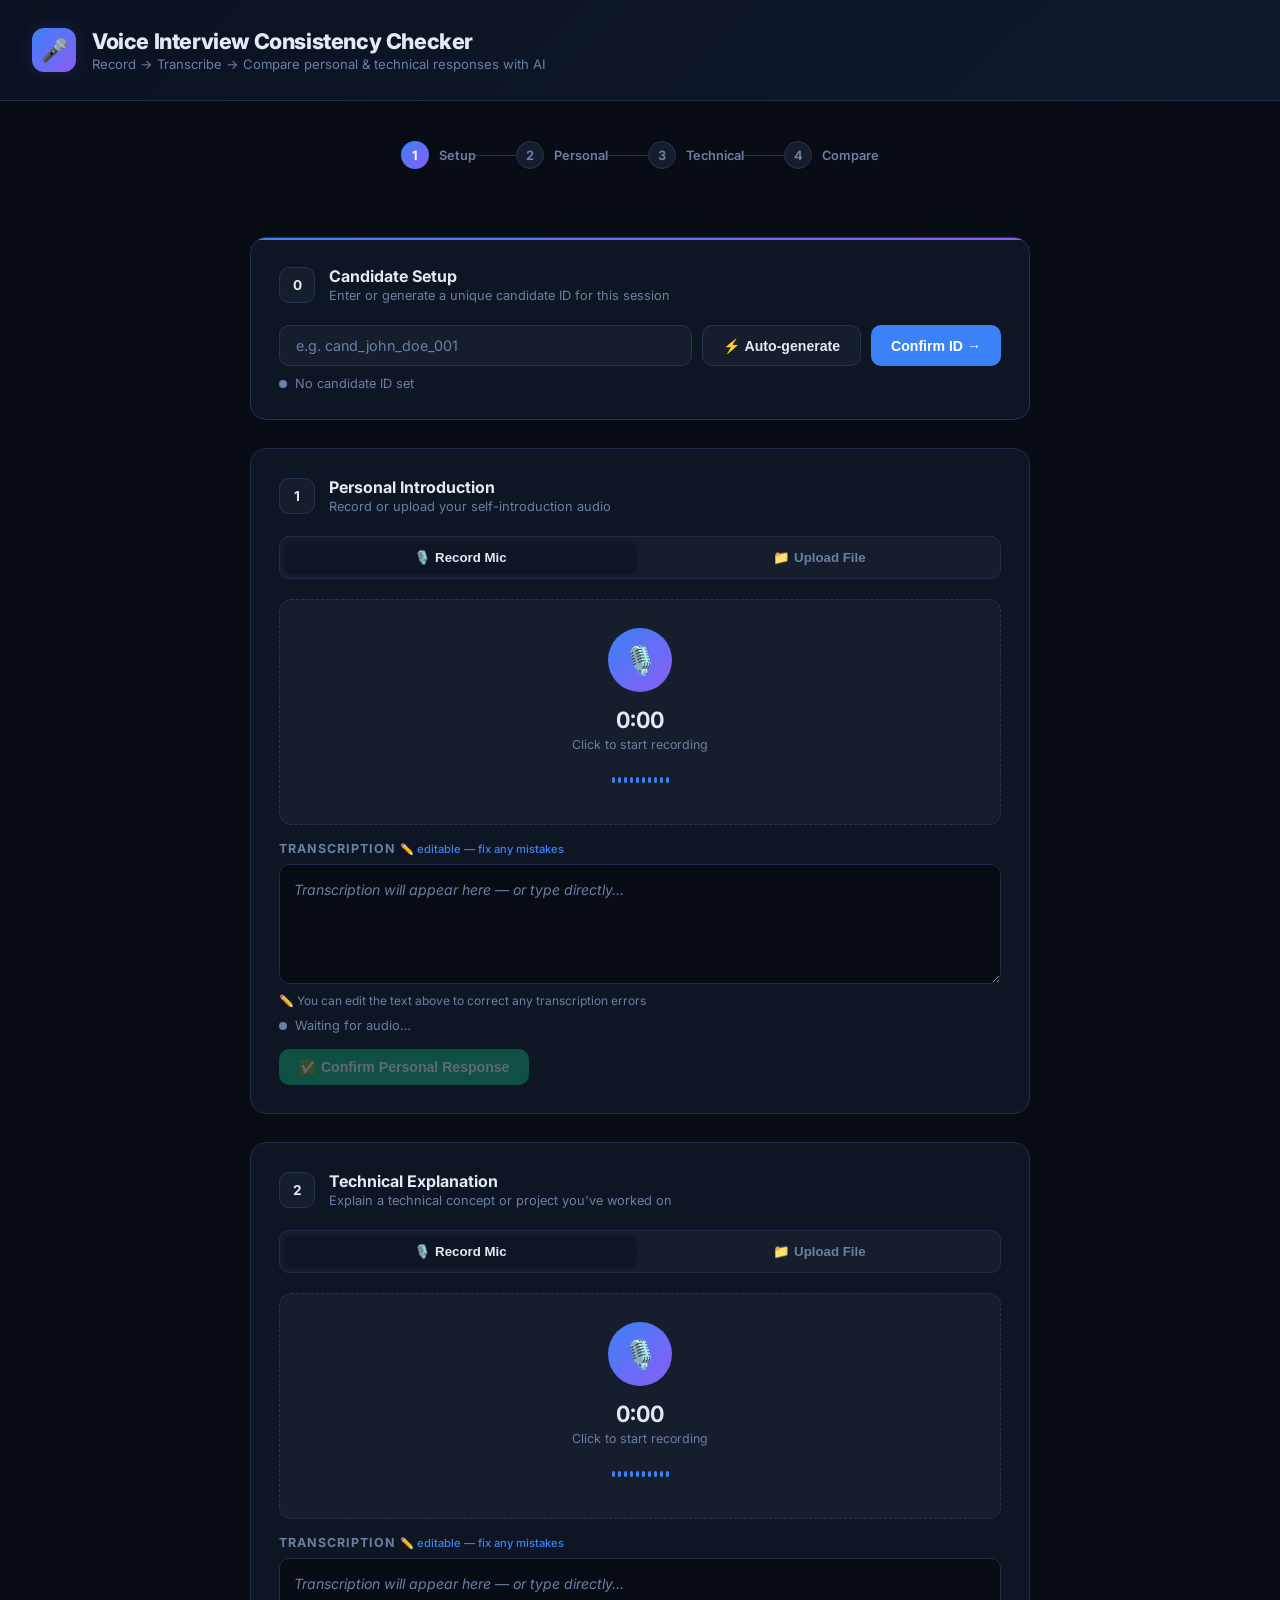
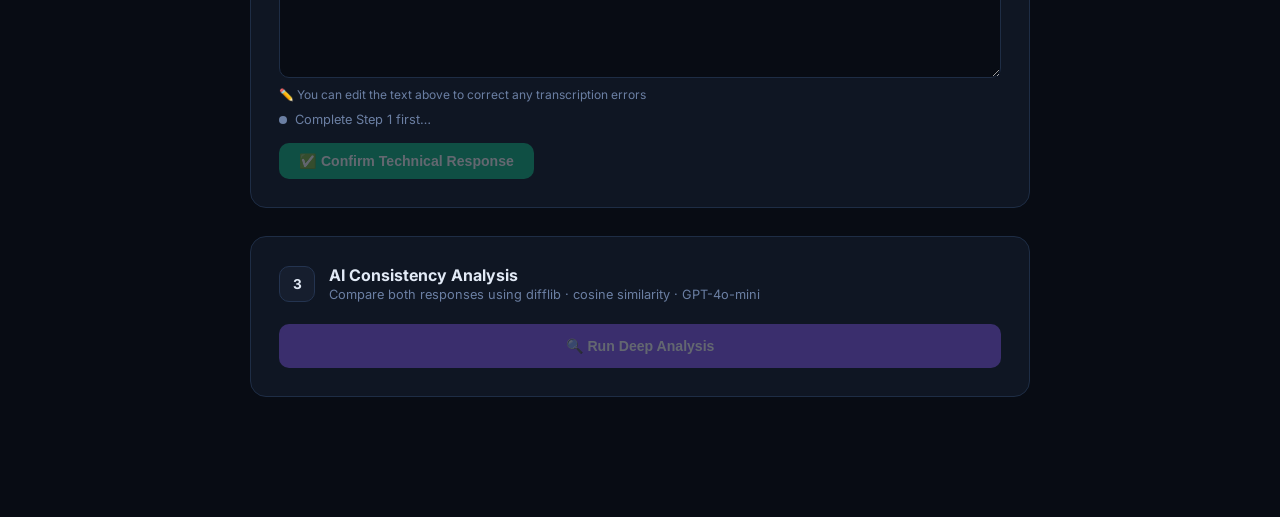
==== commit ad141581: "fix: extract inline JS to popup.js (MV3 CSP fix), correct encoding" ====
--- a/chrome-extension/popup.html
+++ b/chrome-extension/popup.html
@@ -1,10 +1,10 @@
-<!DOCTYPE html>
+﻿<!DOCTYPE html>
 <html lang="en">
 <head>
   <meta charset="UTF-8" />
   <meta name="viewport" content="width=device-width, initial-scale=1.0" />
   <title>Interview Authenticity Checker</title>
-  <style>html, body { min-width: 820px; }</style>
+  <style>html,body{min-width:820px}</style>
   <link rel="preconnect" href="https://fonts.googleapis.com" />
   <link href="https://fonts.googleapis.com/css2?family=Inter:wght@400;500;600;700;800&display=swap" rel="stylesheet" />
   <style>
@@ -37,7 +37,7 @@
       padding: 0 0 80px;
     }
 
-    /* â•â• Header â•â•â•â•â•â•â•â•â•â•â•â•â•â•â•â•â•â•â•â•â•â•â•â•â•â•â•â•â•â•â•â•â•â•â•â•â•â•â•â•â•â•â•â•â•â•â•â•â•â•â•â•â•â•â•â•â•â•â•â•â•â• */
+    /* ══ Header ══════════════════════════════════════════════════════════════ */
     header {
       background: linear-gradient(135deg, #0b1120 0%, #0f1a2e 100%);
       border-bottom: 1px solid var(--border);
@@ -60,7 +60,7 @@
     }
     header p { font-size: .82rem; color: var(--muted); margin-top: 2px; }
 
-    /* â•â• Layout â•â•â•â•â•â•â•â•â•â•â•â•â•â•â•â•â•â•â•â•â•â•â•â•â•â•â•â•â•â•â•â•â•â•â•â•â•â•â•â•â•â•â•â•â•â•â•â•â•â•â•â•â•â•â•â•â•â•â•â•â•â• */
+    /* ══ Layout ══════════════════════════════════════════════════════════════ */
     .container {
       max-width: 820px;
       margin: 0 auto;
@@ -70,7 +70,7 @@
       gap: 28px;
     }
 
-    /* â•â• Cards â•â•â•â•â•â•â•â•â•â•â•â•â•â•â•â•â•â•â•â•â•â•â•â•â•â•â•â•â•â•â•â•â•â•â•â•â•â•â•â•â•â•â•â•â•â•â•â•â•â•â•â•â•â•â•â•â•â•â•â•â•â•â• */
+    /* ══ Cards ═══════════════════════════════════════════════════════════════ */
     .card {
       background: var(--surface);
       border: 1px solid var(--border);
@@ -107,7 +107,7 @@
     .card-title { font-size: 1rem; font-weight: 700; }
     .card-sub   { font-size: .8rem; color: var(--muted); margin-top: 2px; }
 
-    /* â•â• Candidate Setup â•â•â•â•â•â•â•â•â•â•â•â•â•â•â•â•â•â•â•â•â•â•â•â•â•â•â•â•â•â•â•â•â•â•â•â•â•â•â•â•â•â•â•â•â•â•â•â•â•â•â•â• */
+    /* ══ Candidate Setup ════════════════════════════════════════════════════ */
     .id-row { display: flex; gap: 10px; flex-wrap: wrap; }
 
     input[type="text"] {
@@ -125,7 +125,7 @@
     input[type="text"]:focus { border-color: var(--accent); }
     input[type="text"]::placeholder { color: var(--muted); }
 
-    /* â•â• Buttons â•â•â•â•â•â•â•â•â•â•â•â•â•â•â•â•â•â•â•â•â•â•â•â•â•â•â•â•â•â•â•â•â•â•â•â•â•â•â•â•â•â•â•â•â•â•â•â•â•â•â•â•â•â•â•â•â•â•â•â• */
+    /* ══ Buttons ════════════════════════════════════════════════════════════ */
     .btn {
       padding: 10px 20px; border: none; border-radius: 10px;
       font-size: .88rem; font-weight: 600;
@@ -148,7 +148,7 @@
     .btn-purple:not(:disabled):hover  { box-shadow: 0 0 18px rgba(139,92,246,.4); }
     .btn-green:not(:disabled):hover   { box-shadow: 0 0 18px rgba(16,185,129,.4); }
 
-    /* â•â• Tab row â•â•â•â•â•â•â•â•â•â•â•â•â•â•â•â•â•â•â•â•â•â•â•â•â•â•â•â•â•â•â•â•â•â•â•â•â•â•â•â•â•â•â•â•â•â•â•â•â•â•â•â•â•â•â•â•â•â•â•â• */
+    /* ══ Tab row ════════════════════════════════════════════════════════════ */
     .tab-row {
       display: flex; gap: 8px;
       background: var(--surface2);
@@ -172,7 +172,7 @@
       box-shadow: 0 1px 4px rgba(0,0,0,.4);
     }
 
-    /* â•â• Record panel â•â•â•â•â•â•â•â•â•â•â•â•â•â•â•â•â•â•â•â•â•â•â•â•â•â•â•â•â•â•â•â•â•â•â•â•â•â•â•â•â•â•â•â•â•â•â•â•â•â•â•â•â•â•â• */
+    /* ══ Record panel ═══════════════════════════════════════════════════════ */
     .record-zone {
       background: var(--surface2);
       border: 1px dashed var(--border2);
@@ -259,7 +259,7 @@
 
     input[type="file"] { display: none; }
 
-    /* â•â• Transcript box â•â•â•â•â•â•â•â•â•â•â•â•â•â•â•â•â•â•â•â•â•â•â•â•â•â•â•â•â•â•â•â•â•â•â•â•â•â•â•â•â•â•â•â•â•â•â•â•â•â•â•â•â•â• */
+    /* ══ Transcript box ══════════════════════════════════════════════════════ */
     .transcript-box {
       background: var(--bg);
       border: 1px solid var(--border);
@@ -285,7 +285,7 @@
       display: flex; align-items: center; gap: 5px;
     }
 
-    /* â•â• Status bar â•â•â•â•â•â•â•â•â•â•â•â•â•â•â•â•â•â•â•â•â•â•â•â•â•â•â•â•â•â•â•â•â•â•â•â•â•â•â•â•â•â•â•â•â•â•â•â•â•â•â•â•â•â•â•â•â•â• */
+    /* ══ Status bar ══════════════════════════════════════════════════════════ */
     .status-bar {
       display: flex; align-items: center; gap: 8px;
       font-size: .8rem; color: var(--muted);
@@ -309,7 +309,7 @@
     }
     @keyframes spin { to { transform: rotate(360deg); } }
 
-    /* â•â• Comparison results â•â•â•â•â•â•â•â•â•â•â•â•â•â•â•â•â•â•â•â•â•â•â•â•â•â•â•â•â•â•â•â•â•â•â•â•â•â•â•â•â•â•â•â•â•â•â•â•â•â• */
+    /* ══ Comparison results ══════════════════════════════════════════════════ */
     #resultsSection { display: none; }
 
     .scores-grid {
@@ -394,7 +394,7 @@
       font-size: .85rem; line-height: 1.5;
     }
     .suggestion-item::before {
-      content: 'â†’'; color: var(--accent); font-weight: 700; flex-shrink: 0; margin-top: 1px;
+      content: '→'; color: var(--accent); font-weight: 700; flex-shrink: 0; margin-top: 1px;
     }
 
     /* Previews */
@@ -412,7 +412,7 @@
     }
     .preview-card p { font-size: .83rem; line-height: 1.6; color: var(--text); }
 
-    /* â•â• Toast â•â•â•â•â•â•â•â•â•â•â•â•â•â•â•â•â•â•â•â•â•â•â•â•â•â•â•â•â•â•â•â•â•â•â•â•â•â•â•â•â•â•â•â•â•â•â•â•â•â•â•â•â•â•â•â•â•â•â•â•â•â•â• */
+    /* ══ Toast ═══════════════════════════════════════════════════════════════ */
     #toast {
       position: fixed; bottom: 24px; right: 24px;
       padding: 13px 18px; border-radius: 10px;
@@ -430,7 +430,7 @@
       border: 1px solid rgba(20,83,45,.7);
     }
 
-    /* â•â• Progress steps â•â•â•â•â•â•â•â•â•â•â•â•â•â•â•â•â•â•â•â•â•â•â•â•â•â•â•â•â•â•â•â•â•â•â•â•â•â•â•â•â•â•â•â•â•â•â•â•â•â•â•â•â•â• */
+    /* ══ Progress steps ══════════════════════════════════════════════════════ */
     .progress-steps {
       display: flex; align-items: center; justify-content: center;
       gap: 0; margin-bottom: 40px;
@@ -459,7 +459,7 @@
     }
     @media (max-width: 480px) { .ps-line { width: 20px; } .ps span { display: none; } }
 
-    /* â•â• Rich Results â•â•â•â•â•â•â•â•â•â•â•â•â•â•â•â•â•â•â•â•â•â•â•â•â•â•â•â•â•â•â•â•â•â•â•â•â•â•â•â•â•â•â•â•â•â•â•â•â•â•â•â•â•â•â•â•â•â•â• */
+    /* ══ Rich Results ═══════════════════════════════════════════════════════════ */
     .verdict-banner {
       border-radius: 14px; padding: 18px 22px;
       display: flex; align-items: center; gap: 16px;
@@ -610,16 +610,16 @@
 </head>
 <body>
 
-<!-- â•â• Header â•â•â•â•â•â•â•â•â•â•â•â•â•â•â•â•â•â•â•â•â•â•â•â•â•â•â•â•â•â•â•â•â•â•â•â•â•â•â•â•â•â•â•â•â•â•â•â•â•â•â•â•â•â•â•â•â•â•â•â•â•â•â•â•â• -->
+<!-- ══ Header ═════════════════════════════════════════════════════════════════ -->
 <header>
-  <div class="logo">ðŸŽ¤</div>
+  <div class="logo">🎤</div>
   <div>
     <h1>Voice Interview Consistency Checker</h1>
-    <p>Record â†’ Transcribe â†’ Compare personal &amp; technical responses with AI</p>
+    <p>Record → Transcribe → Compare personal &amp; technical responses with AI</p>
   </div>
 </header>
 
-<!-- â•â• Main â•â•â•â•â•â•â•â•â•â•â•â•â•â•â•â•â•â•â•â•â•â•â•â•â•â•â•â•â•â•â•â•â•â•â•â•â•â•â•â•â•â•â•â•â•â•â•â•â•â•â•â•â•â•â•â•â•â•â•â•â•â•â•â•â•â•â• -->
+<!-- ══ Main ═══════════════════════════════════════════════════════════════════ -->
 <div class="container">
 
   <!-- Progress -->
@@ -633,7 +633,7 @@
     <div class="ps" id="ps4"><div class="ps-num">4</div><span>Compare</span></div>
   </div>
 
-  <!-- â”€â”€ Step 0: Candidate Setup â”€â”€â”€â”€â”€â”€â”€â”€â”€â”€â”€â”€â”€â”€â”€â”€â”€â”€â”€â”€â”€â”€â”€â”€â”€â”€â”€â”€â”€â”€â”€â”€â”€â”€â”€â”€â”€â”€â”€â”€â”€â”€â”€ -->
+  <!-- ── Step 0: Candidate Setup ─────────────────────────────────────────── -->
   <div class="card active" id="cardSetup">
     <div class="card-header">
       <div class="step-badge" id="badge0">0</div>
@@ -644,8 +644,8 @@
     </div>
     <div class="id-row">
       <input type="text" id="candidateId" placeholder="e.g. cand_john_doe_001" />
-      <button class="btn btn-ghost" id="btnGenId">âš¡ Auto-generate</button>
-      <button class="btn btn-primary" id="btnSetId">Confirm ID â†’</button>
+      <button class="btn btn-ghost" id="btnGenId">⚡ Auto-generate</button>
+      <button class="btn btn-primary" id="btnSetId">Confirm ID →</button>
     </div>
     <div class="status-bar" id="idStatus">
       <span class="dot"></span>
@@ -653,7 +653,7 @@
     </div>
   </div>
 
-  <!-- â”€â”€ Step 1: Personal Introduction â”€â”€â”€â”€â”€â”€â”€â”€â”€â”€â”€â”€â”€â”€â”€â”€â”€â”€â”€â”€â”€â”€â”€â”€â”€â”€â”€â”€â”€â”€â”€â”€â”€â”€â”€â”€â”€ -->
+  <!-- ── Step 1: Personal Introduction ───────────────────────────────────── -->
   <div class="card" id="cardPersonal">
     <div class="card-header">
       <div class="step-badge" id="badge1">1</div>
@@ -665,14 +665,14 @@
 
     <!-- Source tabs -->
     <div class="tab-row">
-      <button class="tab active" id="tabPMic" onclick="switchTab('personal','mic')">ðŸŽ™ï¸ Record Mic</button>
-      <button class="tab" id="tabPUp" onclick="switchTab('personal','upload')">ðŸ“ Upload File</button>
+      <button class="tab active" id="tabPMic" onclick="switchTab('personal','mic')">🎙️ Record Mic</button>
+      <button class="tab" id="tabPUp" onclick="switchTab('personal','upload')">📁 Upload File</button>
     </div>
 
     <!-- Mic -->
     <div id="panelPMic">
       <div class="record-zone" id="recZoneP">
-        <button class="mic-icon" id="micBtnP" onclick="toggleRecord('personal')">ðŸŽ™ï¸</button>
+        <button class="mic-icon" id="micBtnP" onclick="toggleRecord('personal')">🎙️</button>
         <div class="timer" id="timerP">0:00</div>
         <div class="rec-hint" id="hintP">Click to start recording</div>
         <div class="waveform" id="waveP">
@@ -687,31 +687,31 @@
     <!-- Upload -->
     <div id="panelPUp" style="display:none">
       <label class="upload-zone" for="fileP">
-        <div style="font-size:2rem">ðŸ“‚</div>
+        <div style="font-size:2rem">📂</div>
         <strong style="font-size:.9rem">Click to choose audio file</strong>
-        <p>Supports .webm Â· .mp3 Â· .wav Â· .m4a Â· .ogg</p>
+        <p>Supports .webm · .mp3 · .wav · .m4a · .ogg</p>
         <p id="filePName" style="color:var(--accent);margin-top:4px;"></p>
       </label>
       <input type="file" id="fileP" accept="audio/*" onchange="onFileSelect('personal')" />
     </div>
 
-    <div class="section-title" style="margin-bottom:8px">Transcription <span style="color:var(--accent);font-size:.7rem;font-weight:500;text-transform:none;letter-spacing:0">âœï¸ editable â€” fix any mistakes</span></div>
-    <textarea class="transcript-box" id="transcriptP" placeholder="Transcription will appear here â€” or type directlyâ€¦" rows="4"></textarea>
-    <div class="edit-hint">âœï¸ You can edit the text above to correct any transcription errors</div>
+    <div class="section-title" style="margin-bottom:8px">Transcription <span style="color:var(--accent);font-size:.7rem;font-weight:500;text-transform:none;letter-spacing:0">✏️ editable — fix any mistakes</span></div>
+    <textarea class="transcript-box" id="transcriptP" placeholder="Transcription will appear here — or type directly…" rows="4"></textarea>
+    <div class="edit-hint">✏️ You can edit the text above to correct any transcription errors</div>
 
     <div class="status-bar" id="statusP">
       <span class="dot" id="dotP"></span>
-      <span id="labelP">Waiting for audioâ€¦</span>
+      <span id="labelP">Waiting for audio…</span>
     </div>
     <div class="btn-row">
       <button class="btn btn-green" id="btnSaveP" disabled>
-        <span id="savePText">âœ… Confirm Personal Response</span>
+        <span id="savePText">✅ Confirm Personal Response</span>
         <span class="spinner" id="spnP" style="display:none"></span>
       </button>
     </div>
   </div>
 
-  <!-- â”€â”€ Step 2: Technical Explanation â”€â”€â”€â”€â”€â”€â”€â”€â”€â”€â”€â”€â”€â”€â”€â”€â”€â”€â”€â”€â”€â”€â”€â”€â”€â”€â”€â”€â”€â”€â”€â”€â”€â”€â”€â”€â”€â”€ -->
+  <!-- ── Step 2: Technical Explanation ────────────────────────────────────── -->
   <div class="card" id="cardTech">
     <div class="card-header">
       <div class="step-badge" id="badge2">2</div>
@@ -722,13 +722,13 @@
     </div>
 
     <div class="tab-row">
-      <button class="tab active" id="tabTMic" onclick="switchTab('technical','mic')">ðŸŽ™ï¸ Record Mic</button>
-      <button class="tab" id="tabTUp" onclick="switchTab('technical','upload')">ðŸ“ Upload File</button>
+      <button class="tab active" id="tabTMic" onclick="switchTab('technical','mic')">🎙️ Record Mic</button>
+      <button class="tab" id="tabTUp" onclick="switchTab('technical','upload')">📁 Upload File</button>
     </div>
 
     <div id="panelTMic">
       <div class="record-zone" id="recZoneT">
-        <button class="mic-icon" id="micBtnT" onclick="toggleRecord('technical')">ðŸŽ™ï¸</button>
+        <button class="mic-icon" id="micBtnT" onclick="toggleRecord('technical')">🎙️</button>
         <div class="timer" id="timerT">0:00</div>
         <div class="rec-hint" id="hintT">Click to start recording</div>
         <div class="waveform" id="waveT">
@@ -742,51 +742,51 @@
 
     <div id="panelTUp" style="display:none">
       <label class="upload-zone" for="fileT">
-        <div style="font-size:2rem">ðŸ“‚</div>
+        <div style="font-size:2rem">📂</div>
         <strong style="font-size:.9rem">Click to choose audio file</strong>
-        <p>Supports .webm Â· .mp3 Â· .wav Â· .m4a Â· .ogg</p>
+        <p>Supports .webm · .mp3 · .wav · .m4a · .ogg</p>
         <p id="fileTName" style="color:var(--accent);margin-top:4px;"></p>
       </label>
       <input type="file" id="fileT" accept="audio/*" onchange="onFileSelect('technical')" />
     </div>
 
-    <div class="section-title" style="margin-bottom:8px">Transcription <span style="color:var(--accent);font-size:.7rem;font-weight:500;text-transform:none;letter-spacing:0">âœï¸ editable â€” fix any mistakes</span></div>
-    <textarea class="transcript-box" id="transcriptT" placeholder="Transcription will appear here â€” or type directlyâ€¦" rows="4"></textarea>
-    <div class="edit-hint">âœï¸ You can edit the text above to correct any transcription errors</div>
+    <div class="section-title" style="margin-bottom:8px">Transcription <span style="color:var(--accent);font-size:.7rem;font-weight:500;text-transform:none;letter-spacing:0">✏️ editable — fix any mistakes</span></div>
+    <textarea class="transcript-box" id="transcriptT" placeholder="Transcription will appear here — or type directly…" rows="4"></textarea>
+    <div class="edit-hint">✏️ You can edit the text above to correct any transcription errors</div>
 
     <div class="status-bar" id="statusT">
       <span class="dot" id="dotT"></span>
-      <span id="labelT">Complete Step 1 firstâ€¦</span>
+      <span id="labelT">Complete Step 1 first…</span>
     </div>
     <div class="btn-row">
       <button class="btn btn-green" id="btnSaveT" disabled>
-        <span id="saveTText">âœ… Confirm Technical Response</span>
+        <span id="saveTText">✅ Confirm Technical Response</span>
         <span class="spinner" id="spnT" style="display:none"></span>
       </button>
     </div>
   </div>
 
-  <!-- â”€â”€ Step 3: Compare â”€â”€â”€â”€â”€â”€â”€â”€â”€â”€â”€â”€â”€â”€â”€â”€â”€â”€â”€â”€â”€â”€â”€â”€â”€â”€â”€â”€â”€â”€â”€â”€â”€â”€â”€â”€â”€â”€â”€â”€â”€â”€â”€â”€â”€â”€â”€â”€â”€â”€â”€â”€â”€ -->
+  <!-- ── Step 3: Compare ───────────────────────────────────────────────────── -->
   <div class="card" id="cardCompare">
     <div class="card-header">
       <div class="step-badge" id="badge3">3</div>
       <div>
         <div class="card-title">AI Consistency Analysis</div>
-        <div class="card-sub">Compare both responses using difflib Â· cosine similarity Â· GPT-4o-mini</div>
+        <div class="card-sub">Compare both responses using difflib · cosine similarity · GPT-4o-mini</div>
       </div>
     </div>
     <button class="btn btn-purple" id="btnCompare" disabled style="width:100%;justify-content:center;padding:14px;">
-      <span id="cmpText">ðŸ” Run Deep Analysis</span>
+      <span id="cmpText">🔍 Run Deep Analysis</span>
       <span class="spinner" id="spnCmp" style="display:none"></span>
     </button>
   </div>
 
-  <!-- â”€â”€ Results â”€â”€â”€â”€â”€â”€â”€â”€â”€â”€â”€â”€â”€â”€â”€â”€â”€â”€â”€â”€â”€â”€â”€â”€â”€â”€â”€â”€â”€â”€â”€â”€â”€â”€â”€â”€â”€â”€â”€â”€â”€â”€â”€â”€â”€â”€â”€â”€â”€â”€â”€â”€â”€â”€â”€â”€â”€â”€â”€â”€ -->
+  <!-- ── Results ──────────────────────────────────────────────────────────── -->
   <div id="resultsSection">
     <div class="card">
       <!-- Verdict banner (updated once plagiarism result arrives) -->
       <div class="verdict-banner consistent" id="verdictBanner">
-        <div class="verdict-icon" id="verdictIcon">ðŸ”</div>
+        <div class="verdict-icon" id="verdictIcon">🔍</div>
         <div style="flex:1">
           <div class="verdict-label" id="verdictLabel">Analysing...</div>
           <div class="verdict-sub"   id="verdictSub">Computing style analysis...</div>
@@ -801,20 +801,20 @@
       <div class="summary-pill" id="summaryPill"></div>
 
       <!-- Style Signal Flags -->
-      <div class="sub-title" style="margin-top:4px">ðŸš© Style Signals Detected</div>
+      <div class="sub-title" style="margin-top:4px">🚩 Style Signals Detected</div>
       <div class="flags-wrap" id="flagsWrap"></div>
     </div>
 
     <!-- AI & Plagiarism detail card -->
     <div class="card" id="plagCard" style="display:none">
       <div class="card-header" style="margin-bottom:12px">
-        <div class="step-badge" style="background:rgba(245,158,11,.15);border-color:rgba(245,158,11,.3);color:var(--amber)">ðŸ¤–</div>
+        <div class="step-badge" style="background:rgba(245,158,11,.15);border-color:rgba(245,158,11,.3);color:var(--amber)">🤖</div>
         <div>
           <div class="card-title">Winston AI Analysis</div>
           <div class="card-sub">Technical response scanned for AI Generation and Plagiarism via Winston AI</div>
         </div>
       </div>
-      <div class="plag-loading" id="plagLoading"><div class="spinner"></div> Scanning â€” this can take 10â€“30 s...</div>
+      <div class="plag-loading" id="plagLoading"><div class="spinner"></div> Scanning — this can take 10–30 s...</div>
       <div class="plag-error"  id="plagError"></div>
       <div id="plagResults"></div>
     </div>
@@ -822,8 +822,8 @@
     <!-- Buttons -->
     <div class="card" style="padding:18px 24px">
       <div class="btn-row">
-        <button class="btn btn-ghost" onclick="location.reload()">â†º New Session</button>
-        <button class="btn btn-primary" id="btnRecompare">ðŸ”„ Re-analyse</button>
+        <button class="btn btn-ghost" onclick="location.reload()">↺ New Session</button>
+        <button class="btn btn-primary" id="btnRecompare">🔄 Re-analyse</button>
       </div>
     </div>
   </div>
@@ -832,547 +832,7 @@
 
 <div id="toast"></div>
 
-<!-- â•â• Script â•â•â•â•â•â•â•â•â•â•â•â•â•â•â•â•â•â•â•â•â•â•â•â•â•â•â•â•â•â•â•â•â•â•â•â•â•â•â•â•â•â•â•â•â•â•â•â•â•â•â•â•â•â•â•â•â•â•â•â•â•â•â•â•â• -->
-<script>
-  const API = 'https://naagazz-interview-checker.hf.space/voice';
-
-  // â”€â”€ State â”€â”€â”€â”€â”€â”€â”€â”€â”€â”€â”€â”€â”€â”€â”€â”€â”€â”€â”€â”€â”€â”€â”€â”€â”€â”€â”€â”€â”€â”€â”€â”€â”€â”€â”€â”€â”€â”€â”€â”€â”€â”€â”€â”€â”€â”€â”€â”€â”€â”€â”€â”€â”€â”€â”€â”€â”€â”€â”€â”€â”€â”€â”€â”€â”€â”€
-  const state = {
-    candidateId: '',
-    personal:  { blob: null, recording: false, timer: null, elapsed: 0 },
-    technical: { blob: null, recording: false, timer: null, elapsed: 0 },
-    mediaRecorder:  { personal: null, technical: null },
-    personalDone:   false,
-    technicalDone:  false,
-  };
-
-  // â”€â”€ Refs â”€â”€â”€â”€â”€â”€â”€â”€â”€â”€â”€â”€â”€â”€â”€â”€â”€â”€â”€â”€â”€â”€â”€â”€â”€â”€â”€â”€â”€â”€â”€â”€â”€â”€â”€â”€â”€â”€â”€â”€â”€â”€â”€â”€â”€â”€â”€â”€â”€â”€â”€â”€â”€â”€â”€â”€â”€â”€â”€â”€â”€â”€â”€â”€â”€â”€â”€
-  const $ = id => document.getElementById(id);
-
-  // â”€â”€ Toast â”€â”€â”€â”€â”€â”€â”€â”€â”€â”€â”€â”€â”€â”€â”€â”€â”€â”€â”€â”€â”€â”€â”€â”€â”€â”€â”€â”€â”€â”€â”€â”€â”€â”€â”€â”€â”€â”€â”€â”€â”€â”€â”€â”€â”€â”€â”€â”€â”€â”€â”€â”€â”€â”€â”€â”€â”€â”€â”€â”€â”€â”€â”€â”€â”€â”€
-  let _toastT;
-  function toast(msg, type = 'error') {
-    const el = $('toast');
-    el.textContent = (type === 'error' ? 'âš ï¸ ' : 'âœ“ ') + msg;
-    el.className = 'toast ' + type;
-    el.style.display = 'block';
-    clearTimeout(_toastT);
-    _toastT = setTimeout(() => { el.style.display = 'none'; }, 6000);
-  }
-
-  // â”€â”€ Candidate ID setup â”€â”€â”€â”€â”€â”€â”€â”€â”€â”€â”€â”€â”€â”€â”€â”€â”€â”€â”€â”€â”€â”€â”€â”€â”€â”€â”€â”€â”€â”€â”€â”€â”€â”€â”€â”€â”€â”€â”€â”€â”€â”€â”€â”€â”€â”€â”€â”€â”€â”€â”€â”€â”€
-  $('btnGenId').addEventListener('click', () => {
-    const id = 'cand_' + Math.random().toString(36).slice(2, 8).toUpperCase();
-    $('candidateId').value = id;
-  });
-
-  $('btnSetId').addEventListener('click', confirmId);
-  $('candidateId').addEventListener('keydown', e => { if (e.key === 'Enter') confirmId(); });
-
-  function confirmId() {
-    const val = $('candidateId').value.trim();
-    if (!val) { toast('Please enter or generate a candidate ID'); return; }
-    state.candidateId = val;
-
-    // Update UI
-    $('idStatus').innerHTML = `<span class="dot green"></span> Session active: <strong>${val}</strong>`;
-    $('cardSetup').classList.add('active');
-    $('badge0').textContent = 'âœ“';
-    $('badge0').style.cssText = 'background:rgba(16,185,129,.15);border-color:rgba(16,185,129,.3);color:var(--green)';
-    $('btnSaveP').disabled = false;
-    updateProgress(2);
-  }
-
-  // â”€â”€ Tab switching â”€â”€â”€â”€â”€â”€â”€â”€â”€â”€â”€â”€â”€â”€â”€â”€â”€â”€â”€â”€â”€â”€â”€â”€â”€â”€â”€â”€â”€â”€â”€â”€â”€â”€â”€â”€â”€â”€â”€â”€â”€â”€â”€â”€â”€â”€â”€â”€â”€â”€â”€â”€â”€â”€â”€â”€â”€â”€
-  function switchTab(type, mode) {
-    const pfx = type === 'personal' ? 'P' : 'T';
-    $(`tabPMic, tabPUp, tabTMic, tabTUp`.split(', ').find(id => id === `tab${pfx}Mic`));
-    // Personal
-    if (type === 'personal') {
-      $('tabPMic').classList.toggle('active', mode === 'mic');
-      $('tabPUp').classList.toggle('active', mode !== 'mic');
-      $('panelPMic').style.display = mode === 'mic' ? '' : 'none';
-      $('panelPUp').style.display  = mode !== 'mic' ? '' : 'none';
-    } else {
-      $('tabTMic').classList.toggle('active', mode === 'mic');
-      $('tabTUp').classList.toggle('active', mode !== 'mic');
-      $('panelTMic').style.display = mode === 'mic' ? '' : 'none';
-      $('panelTUp').style.display  = mode !== 'mic' ? '' : 'none';
-    }
-  }
-
-  // â”€â”€ File select â”€â”€â”€â”€â”€â”€â”€â”€â”€â”€â”€â”€â”€â”€â”€â”€â”€â”€â”€â”€â”€â”€â”€â”€â”€â”€â”€â”€â”€â”€â”€â”€â”€â”€â”€â”€â”€â”€â”€â”€â”€â”€â”€â”€â”€â”€â”€â”€â”€â”€â”€â”€â”€â”€â”€â”€â”€â”€â”€â”€
-  function onFileSelect(type) {
-    const fileInput = type === 'personal' ? $('fileP') : $('fileT');
-    const nameEl    = type === 'personal' ? $('filePName') : $('fileTName');
-    if (!fileInput.files[0]) return;
-    const file = fileInput.files[0];
-    state[type].blob = file;
-    nameEl.textContent = 'ðŸ“Ž ' + file.name;
-    updateStatusBar(type, 'amber', `File ready: ${file.name}`);
-  }
-
-  // â”€â”€ Recording â”€â”€â”€â”€â”€â”€â”€â”€â”€â”€â”€â”€â”€â”€â”€â”€â”€â”€â”€â”€â”€â”€â”€â”€â”€â”€â”€â”€â”€â”€â”€â”€â”€â”€â”€â”€â”€â”€â”€â”€â”€â”€â”€â”€â”€â”€â”€â”€â”€â”€â”€â”€â”€â”€â”€â”€â”€â”€â”€â”€â”€â”€
-  async function toggleRecord(type) {
-    const st = state[type];
-    if (st.recording) {
-      stopRecording(type);
-    } else {
-      await startRecording(type);
-    }
-  }
-
-  async function startRecording(type) {
-    if (!state.candidateId) { toast('Set candidate ID first'); return; }
-    let stream;
-    try {
-      stream = await navigator.mediaDevices.getUserMedia({ audio: true });
-    } catch (e) {
-      toast('Microphone access denied: ' + e.message); return;
-    }
-
-    const chunks = [];
-    const mr = new MediaRecorder(stream, { mimeType: bestMime() });
-    state.mediaRecorder[type] = mr;
-    mr.ondataavailable = e => { if (e.data.size) chunks.push(e.data); };
-    mr.onstop = () => {
-      state[type].blob = new Blob(chunks, { type: mr.mimeType });
-      stream.getTracks().forEach(t => t.stop());
-      setRecordUI(type, false);
-      updateStatusBar(type, 'amber', `Recorded ${fmtTime(state[type].elapsed)} â€” ready to save`);
-    };
-    mr.start(200);
-
-    state[type].recording = true;
-    state[type].elapsed   = 0;
-    setRecordUI(type, true);
-    state[type].timer = setInterval(() => {
-      state[type].elapsed++;
-      const id = type === 'personal' ? 'timerP' : 'timerT';
-      $(id).textContent = fmtTime(state[type].elapsed);
-    }, 1000);
-  }
-
-  function stopRecording(type) {
-    clearInterval(state[type].timer);
-    state[type].recording = false;
-    if (state.mediaRecorder[type] && state.mediaRecorder[type].state !== 'inactive') {
-      state.mediaRecorder[type].stop();
-    }
-  }
-
-  function setRecordUI(type, isRec) {
-    const pfx   = type === 'personal' ? 'P' : 'T';
-    const zone  = $('recZone' + pfx);
-    const btn   = $('micBtn'  + pfx);
-    const hint  = $('hint'    + pfx);
-    const wave  = $('wave'    + pfx);
-    if (isRec) {
-      zone.classList.add('recording');
-      btn.classList.add('recording');
-      btn.textContent = 'â¹';
-      hint.textContent = 'Recordingâ€¦ click to stop';
-      wave.classList.add('recording');
-    } else {
-      zone.classList.remove('recording');
-      btn.classList.remove('recording');
-      btn.textContent = 'ðŸŽ™ï¸';
-      hint.textContent = 'Click to record again';
-      wave.classList.remove('recording');
-    }
-  }
-
-  function bestMime() {
-    const types = ['audio/webm;codecs=opus','audio/webm','audio/ogg;codecs=opus','audio/mp4'];
-    return types.find(t => MediaRecorder.isTypeSupported(t)) || '';
-  }
-
-  function fmtTime(s) {
-    return `${Math.floor(s/60)}:${String(s%60).padStart(2,'0')}`;
-  }
-
-  // â”€â”€ Save personal â”€â”€â”€â”€â”€â”€â”€â”€â”€â”€â”€â”€â”€â”€â”€â”€â”€â”€â”€â”€â”€â”€â”€â”€â”€â”€â”€â”€â”€â”€â”€â”€â”€â”€â”€â”€â”€â”€â”€â”€â”€â”€â”€â”€â”€â”€â”€â”€â”€â”€â”€â”€â”€â”€â”€â”€â”€â”€
-  $('btnSaveP').addEventListener('click', () => saveResponse('personal'));
-  $('btnSaveT').addEventListener('click', () => saveResponse('technical'));
-
-  async function saveResponse(type) {
-    if (!state.candidateId) { toast('Set candidate ID first'); return; }
-
-    const saveBtn = type === 'personal' ? $('btnSaveP') : $('btnSaveT');
-    const textEl  = type === 'personal' ? $('savePText') : $('saveTText');
-    const spnEl   = type === 'personal' ? $('spnP') : $('spnT');
-    const tEl     = type === 'personal' ? $('transcriptP') : $('transcriptT');
-    const blob    = state[type].blob;
-
-    // â”€â”€ If audio recorded/uploaded â†’ transcribe it first â”€â”€â”€â”€â”€â”€â”€â”€â”€â”€â”€â”€â”€â”€â”€â”€â”€â”€â”€
-    if (blob) {
-      saveBtn.disabled = true;
-      textEl.style.display = 'none';
-      spnEl.style.display  = 'inline-block';
-      updateStatusBar(type, 'amber', 'Transcribing audio via Deepgramâ€¦');
-
-      const form = new FormData();
-      form.append('audio', blob, `${type}_${state.candidateId}.webm`);
-      form.append('type', type);
-
-      try {
-        const resp = await fetch(`${API}/transcribe-chunk`, { method: 'POST', body: form });
-        const json = await resp.json();
-        if (!resp.ok) throw new Error(json.detail || resp.statusText);
-
-        // Populate editable textarea with transcription
-        tEl.value = json.text || '';
-        // Clear blob so next click goes to the confirm path (not re-transcribe)
-        state[type].blob = null;
-        updateStatusBar(type, 'amber', `Transcribed â€” ${json.word_count} words. Edit if needed, then click Confirm again.`);
-        toast('âœï¸ Edit if needed, then click Confirm again!', 'success');
-
-      } catch (err) {
-        updateStatusBar(type, 'red', 'âœ— Transcription error: ' + err.message);
-        toast('Transcription failed: ' + err.message);
-        saveBtn.disabled = false;
-        textEl.style.display = '';
-        spnEl.style.display  = 'none';
-        return;
-      } finally {
-        textEl.style.display = '';
-        spnEl.style.display  = 'none';
-        saveBtn.disabled = false;
-      }
-    }
-
-    // â”€â”€ Confirm: read text from textarea (edited or typed directly) â”€â”€â”€â”€â”€â”€â”€â”€â”€
-    const text = tEl.value.trim();
-    if (!text) {
-      toast('No text to save â€” record audio or type in the box above');
-      return;
-    }
-
-    updateStatusBar(type, 'green', `âœ“ ${text.split(' ').length} words confirmed`);
-
-    if (type === 'personal') {
-      state.personalDone = true;
-      $('badge1').textContent = 'âœ“';
-      styleBadge($('badge1'), 'green');
-      $('btnSaveT').disabled = false;
-      $('cardTech').classList.add('active');
-      $('dotT').className = 'dot amber';
-      $('labelT').textContent = 'Ready to record or type technical response';
-      updateProgress(3);
-    } else {
-      state.technicalDone = true;
-      $('badge2').textContent = 'âœ“';
-      styleBadge($('badge2'), 'green');
-      $('btnCompare').disabled = false;
-      $('cardCompare').classList.add('active');
-      updateProgress(4);
-    }
-    toast(`${cap(type)} response confirmed!`, 'success');
-  }
-
-
-  // â”€â”€ Verdict logic â”€â”€â”€â”€â”€â”€â”€â”€â”€â”€â”€â”€â”€â”€â”€â”€â”€â”€â”€â”€â”€â”€â”€â”€â”€â”€â”€â”€â”€â”€â”€â”€â”€â”€â”€â”€â”€â”€â”€â”€â”€â”€â”€â”€â”€â”€â”€â”€â”€â”€â”€â”€â”€â”€â”€â”€â”€â”€
-  // Called whenever we have fresh style AND/OR plagiarism data.
-  let _styleData  = null;   // analysis object from /text-compare
-  let _plagScore  = null;   // number or null
-
-  function computeVerdict(styleShift, plagPct) {
-    // 4-tier verdict: strictly follows shift thresholds, plagiarism boosts severity
-    const veryHigh = styleShift === 'VERY HIGH';
-    const high     = styleShift === 'HIGH';
-    const moderate = styleShift === 'MODERATE';
-    const highPlag = plagPct !== null && plagPct >= 40;
-    const modPlag  = plagPct !== null && plagPct >= 15;
-
-    if (veryHigh)                          return { label:'Highly Suspicious', icon:'\ud83d\udea8', css:'inconsistent'  };
-    if (high && highPlag)                  return { label:'Highly Suspicious', icon:'\ud83d\udea8', css:'inconsistent'  };
-    if (high || highPlag)                  return { label:'Suspicious',         icon:'\ud83d\udd0d', css:'needs-review' };
-    if (moderate && modPlag)               return { label:'Suspicious',         icon:'\ud83d\udd0d', css:'needs-review' };
-    if (moderate || modPlag)               return { label:'Slight Concern',     icon:'\u26a0\ufe0f', css:'needs-review' };
-    return                                        { label:'Genuine',            icon:'\u2705', css:'consistent'  };
-  }
-
-  function updateVerdict() {
-    if (!_styleData) return;
-    const v = computeVerdict(_styleData.style_shift, _plagScore);
-    $('verdictBanner').className = 'verdict-banner ' + v.css;
-    $('verdictIcon').textContent  = v.icon;
-    $('verdictLabel').textContent = v.label;
-
-    const shift = _styleData.style_shift;
-    const pStr  = _plagScore !== null ? `Plagiarism: ${_plagScore.toFixed(1)}%` : 'Plagiarism: checking...';
-    $('verdictSub').textContent = `Candidate: ${state.candidateId}  \u00b7  Style Shift: ${shift}  \u00b7  ${pStr}`;
-
-    // Update plagiarism tile
-    const plagHtml = _plagScore !== null
-      ? `<div class="plag-score-big ${_plagScore<15?'safe':_plagScore<40?'warn':'danger'}" style="font-size:2.2rem;font-weight:900;line-height:1">${_plagScore.toFixed(1)}%</div>
-         <div style="margin-top:4px"><span class="badge ${_plagScore<15?'badge-green':_plagScore<40?'badge-amber':'badge-red'}">${_plagScore<15?'Original':_plagScore<40?'Review Needed':'High Risk'}</span></div>`
-      : `<div style="font-size:1rem;color:var(--muted);margin-bottom:4px">Checking...</div><div class="spinner" style="margin:0 auto"></div>`;
-
-    $('scoresGrid').innerHTML = buildTiles(_styleData, plagHtml);
-  }
-
-  function buildTiles(a, plagHtml) {
-    const shiftCls = a.style_shift==='VERY HIGH'?'badge-red':a.style_shift==='HIGH'?'badge-amber':a.style_shift==='MODERATE'?'badge-amber':'badge-green';
-    return `
-      <div class="score-tile">
-        <div style="font-size:.65rem;font-weight:700;text-transform:uppercase;letter-spacing:1px;color:var(--muted);margin-bottom:8px">Authenticity Score</div>
-        <div class="score-num ${gradClass(a.authenticity_score)}" style="font-size:2.2rem;font-weight:900;line-height:1">${a.authenticity_score}</div>
-        <div style="margin-top:4px"><span class="badge ${badgeClass(a.authenticity_score)}">/100</span></div>
-      </div>
-      <div class="score-tile">
-        <div style="font-size:.65rem;font-weight:700;text-transform:uppercase;letter-spacing:1px;color:var(--muted);margin-bottom:8px">Style Shift</div>
-        <div style="font-size:1.6rem;font-weight:900;color:var(--text)">${a.style_shift}</div>
-        <div style="margin-top:4px"><span class="badge ${shiftCls}">Score: ${a.shift_score}/100</span></div>
-      </div>
-      <div class="score-tile">
-        <div style="font-size:.65rem;font-weight:700;text-transform:uppercase;letter-spacing:1px;color:var(--muted);margin-bottom:8px">Plagiarism Score</div>
-        ${plagHtml}
-      </div>`;
-  }
-
-  // â”€â”€ Deep-dive toggle (kept for compatibility, no-op) â”€â”€â”€â”€â”€â”€â”€â”€â”€â”€â”€â”€â”€â”€â”€â”€â”€â”€â”€â”€â”€â”€â”€
-  function toggleDeepDive() {}
-
-  // â”€â”€ Compare â”€â”€â”€â”€â”€â”€â”€â”€â”€â”€â”€â”€â”€â”€â”€â”€â”€â”€â”€â”€â”€â”€â”€â”€â”€â”€â”€â”€â”€â”€â”€â”€â”€â”€â”€â”€â”€â”€â”€â”€â”€â”€â”€â”€â”€â”€â”€â”€â”€â”€â”€â”€â”€â”€â”€â”€â”€â”€â”€â”€â”€â”€â”€â”€
-  $('btnCompare').addEventListener('click', runCompare);
-  $('btnRecompare').addEventListener('click', runCompare);
-
-  async function runCompare() {
-    if (!state.candidateId) { toast('No candidate ID'); return; }
-    const personalText  = $('transcriptP').value.trim();
-    const technicalText = $('transcriptT').value.trim();
-    if (!personalText)  { toast('Personal response is empty \u2014 record or type it first');  return; }
-    if (!technicalText) { toast('Technical response is empty \u2014 record or type it first'); return; }
-
-    _styleData = null; _plagScore = null;
-    setLoading(true);
-    $('resultsSection').style.display = 'none';
-    $('plagCard').style.display       = 'none';
-
-    try {
-      const resp = await fetch(`${API}/text-compare`, {
-        method: 'POST',
-        headers: { 'Content-Type': 'application/json' },
-        body: JSON.stringify({ candidate_id: state.candidateId, personal: personalText, technical: technicalText }),
-      });
-      const data = await resp.json();
-      if (!resp.ok) throw new Error(data.detail || resp.statusText);
-      renderResults(data);
-      $('resultsSection').style.display = 'block';
-      $('badge3').textContent = '\u2713'; styleBadge($('badge3'), 'green');
-      setTimeout(() => $('resultsSection').scrollIntoView({ behavior:'smooth', block:'start' }), 80);
-      runPlagiarismCheck(technicalText);   // non-blocking
-    } catch (err) {
-      toast('Analysis failed: ' + err.message);
-    } finally {
-      setLoading(false);
-    }
-  }
-
-  function setLoading(on) {
-    const btn = $('btnCompare');
-    $('cmpText').style.display = on ? 'none' : '';
-    $('spnCmp').style.display  = on ? 'inline-block' : 'none';
-    btn.disabled = on;
-  }
-
-  // â”€â”€ Plagiarism check (technical only) â”€â”€â”€â”€â”€â”€â”€â”€â”€â”€â”€â”€â”€â”€â”€â”€â”€â”€â”€â”€â”€â”€â”€â”€â”€â”€â”€â”€â”€â”€â”€â”€â”€â”€â”€â”€â”€
-  async function runPlagiarismCheck(technical) {
-    $('plagCard').style.display = 'block';
-    $('plagLoading').classList.add('active');
-    $('plagError').classList.remove('active');
-    $('plagResults').innerHTML = '';
-    try {
-      const resp = await fetch(`${API}/plagiarism`, {
-        method: 'POST',
-        headers: { 'Content-Type': 'application/json' },
-        body: JSON.stringify({ technical }),
-      });
-      const data = await resp.json();
-      if (!resp.ok) throw new Error(data.detail || resp.statusText);
-      renderPlagiarism(data);
-    } catch (e) {
-      const msg = e.message || '';
-      let friendly = 'Plagiarism check unavailable. Please try again later.';
-      if (/429|rate.?limit|quota|already submitted/i.test(msg)) {
-        friendly = 'Plagiarism check unavailable \u2014 API limit reached. Results will show without plagiarism score.';
-      } else if (/timeout|network|failed to fetch/i.test(msg)) {
-        friendly = 'Plagiarism check timed out. The service may be busy \u2014 try re-analysing.';
-      } else if (/token|api.?key|auth/i.test(msg)) {
-        friendly = 'Plagiarism API not configured. Add PLAGIARISM_API_TOKEN to your .env file.';
-      }
-      $('plagError').textContent = '\u26a0\ufe0f ' + friendly;
-      $('plagError').classList.add('active');
-    } finally {
-      $('plagLoading').classList.remove('active');
-    }
-  }
-
-  function renderPlagiarism(data) {
-    const tech       = data.technical || {};
-    const plagResult = tech.plagiarism || tech || {};
-    const aiResult   = tech.ai_detection || {};
-
-    const p_hasErr  = !plagResult || plagResult.error;
-    const p_pct     = p_hasErr ? null : (plagResult.score ?? 0);
-
-    const a_hasErr  = !aiResult || aiResult.error;
-    const a_pct     = a_hasErr ? null : (aiResult.score ?? 0);
-
-    _plagScore = p_pct;
-    updateVerdict();   // recompute final verdict now that plagiarism is known
-
-    // Hide global error banner, we'll show individual errors per tile if needed
-    $('plagError').classList.remove('active');
-
-    // 1. Plagiarism Tile HTML
-    let plagHtml = '';
-    if (p_hasErr) {
-        const errStr = plagResult.error || 'Check failed';
-        let friendly = 'Unavailable';
-        if (/short|minimum/i.test(errStr)) friendly = 'Text too short (<100 chars)';
-        plagHtml = `<div style="color:var(--red);font-size:.85rem;margin-top:10px">\u26a0\ufe0f ${friendly}</div>`;
-    } else {
-        const cls = p_pct < 15 ? 'safe' : p_pct < 40 ? 'warn' : 'danger';
-        const sources = plagResult.sources || [];
-        const srcHtml = sources.length
-          ? `<div class="plag-sources-title">Top Sources</div>` +
-            sources.slice(0,5).map(s =>
-              `<div class="plag-source-item">
-                <a href="${esc(s.url||s.link||'#')}" target="_blank" rel="noopener">${esc(s.title||s.url||s.link||'Source')}</a>
-                <span class="plag-source-pct">${(s.similarity||s.percent||0)}%</span>
-               </div>`).join('')
-          : '';
-        plagHtml = `
-          <div style="display:flex;align-items:center;gap:18px;margin-bottom:14px">
-            <div class="plag-score-big ${cls}" style="flex-shrink:0">${p_pct.toFixed(1)}%</div>
-            <div>
-              <div style="font-size:.75rem;color:var(--muted)">Plagiarised Match</div>
-              <span class="badge ${cls==='safe'?'badge-green':cls==='warn'?'badge-amber':'badge-red'}" style="margin-top:6px">${cls==='safe'?'Original':cls==='warn'?'Review Needed':'High Risk'}</span>
-            </div>
-          </div>
-          ${srcHtml}`;
-    }
-
-    // 2. AI Detection Tile HTML
-    let aiHtml = '';
-    if (a_hasErr) {
-        const errStr = aiResult.error || 'Check failed';
-        let friendly = 'Unavailable';
-        if (/short|minimum/i.test(errStr)) friendly = 'Text too short (<300 chars for AI detection)';
-        aiHtml = `<div style="color:var(--red);font-size:.85rem;margin-top:10px">\u26a0\ufe0f ${friendly}</div>`;
-    } else {
-        const cls = a_pct < 20 ? 'safe' : a_pct < 60 ? 'warn' : 'danger';
-        aiHtml = `
-          <div style="display:flex;align-items:center;gap:18px;margin-bottom:14px">
-            <div class="plag-score-big ${cls}" style="flex-shrink:0">${a_pct.toFixed(1)}%</div>
-            <div>
-              <div style="font-size:.75rem;color:var(--muted)">AI Generated Probability</div>
-              <span class="badge ${cls==='safe'?'badge-green':cls==='warn'?'badge-amber':'badge-red'}" style="margin-top:6px">${cls==='safe'?'Human-written':cls==='warn'?'AI Assisted':'Highly AI Generated'}</span>
-            </div>
-          </div>`;
-    }
-
-    $('plagResults').innerHTML = `
-      <div class="plag-response-grid" style="grid-template-columns:1fr 1fr; gap:16px;">
-        <div class="preview-block">
-          <div class="pb-label">AI CONTENT DETECTION</div>
-          ${aiHtml}
-        </div>
-        <div class="preview-block">
-          <div class="pb-label">PLAGIARISM DETECTION</div>
-          ${plagHtml}
-        </div>
-      </div>
-    `;
-  }
-
-  // â”€â”€ Render style results â”€â”€â”€â”€â”€â”€â”€â”€â”€â”€â”€â”€â”€â”€â”€â”€â”€â”€â”€â”€â”€â”€â”€â”€â”€â”€â”€â”€â”€â”€â”€â”€â”€â”€â”€â”€â”€â”€â”€â”€â”€â”€â”€â”€â”€â”€â”€â”€â”€â”€â”€
-  function renderResults(data) {
-    const a = data.analysis || {};
-    _styleData = a;
-
-    // Initial tiles (plagiarism tile shows spinner)
-    $('scoresGrid').innerHTML = buildTiles(a,
-      `<div style="font-size:1rem;color:var(--muted);margin-bottom:8px">Checking...</div><div class="spinner" style="margin:0 auto"></div>`);
-
-    // Summary
-    $('summaryPill').textContent = a.summary || 'Analysis complete.';
-
-    // Style flags
-    const fw = $('flagsWrap'); fw.innerHTML = '';
-    const flags = a.flags || [];
-    if (!flags.length) {
-      fw.innerHTML = '<div class="flag-item partial"><span class="flag-icon">\u2705</span> No style inconsistencies detected.</div>';
-    } else {
-      flags.forEach(f => {
-        const d = document.createElement('div');
-        d.className = 'flag-item contradiction';
-        d.innerHTML = `<span class="flag-icon">\u26a1</span><span>${esc(f)}</span>`;
-        fw.appendChild(d);
-      });
-    }
-
-    // Initial verdict (style only, plagiarism pending)
-    updateVerdict();
-  }
-
-
-    function colorClass(v) {
-    if (v === null || v === undefined) return '';
-    if (v >= 70) return 'green';
-    if (v >= 40) return 'amber';
-    return 'red';
-  }
-
-  function gradClass(v) {
-    if (v >= 70) return 'green-grad';
-    if (v >= 40) return 'amber-grad';
-    return 'red-grad';
-  }
-  function badgeClass(v) {
-    if (v >= 70) return 'badge-green';
-    if (v >= 40) return 'badge-amber';
-    return 'badge-red';
-  }
-
-  // Also add these CSS classes dynamically for tile-num gradient
-  const _sty = document.createElement('style');
-  _sty.textContent = '.green-grad{background:linear-gradient(135deg,#10b981,#059669);-webkit-background-clip:text;-webkit-text-fill-color:transparent;background-clip:text}.amber-grad{background:linear-gradient(135deg,#f59e0b,#d97706);-webkit-background-clip:text;-webkit-text-fill-color:transparent;background-clip:text}.red-grad{background:linear-gradient(135deg,#ef4444,#b91c1c);-webkit-background-clip:text;-webkit-text-fill-color:transparent;background-clip:text}';
-  document.head.appendChild(_sty);
-
-  function esc(s) {
-    return String(s ?? '').replace(/&/g,'&amp;').replace(/</g,'&lt;').replace(/>/g,'&gt;');
-  }
-
-  // â”€â”€ Helpers â”€â”€â”€â”€â”€â”€â”€â”€â”€â”€â”€â”€â”€â”€â”€â”€â”€â”€â”€â”€â”€â”€â”€â”€â”€â”€â”€â”€â”€â”€â”€â”€â”€â”€â”€â”€â”€â”€â”€â”€â”€â”€â”€â”€â”€â”€â”€â”€â”€â”€â”€â”€â”€â”€â”€â”€â”€â”€â”€â”€â”€â”€â”€â”€
-  function updateStatusBar(type, dotClass, msg) {
-    const pfx = type === 'personal' ? 'P' : 'T';
-    $('dot'   + pfx).className = 'dot ' + dotClass;
-    $('label' + pfx).textContent = msg;
-  }
-
-  function styleBadge(el, color) {
-    const map = {
-      green: 'background:rgba(16,185,129,.15);border-color:rgba(16,185,129,.3);color:var(--green)',
-      amber: 'background:rgba(245,158,11,.15);border-color:rgba(245,158,11,.3);color:var(--amber)',
-      red:   'background:rgba(239,68,68,.15);border-color:rgba(239,68,68,.3);color:var(--red)',
-    };
-    el.style.cssText = map[color] || '';
-  }
-
-  function updateProgress(step) {
-    for (let i = 1; i <= 4; i++) {
-      const el = $('ps' + i);
-      el.classList.remove('active', 'done');
-      if (i < step)  el.classList.add('done');
-      if (i === step) el.classList.add('active');
-    }
-  }
-
-  function cap(s) { return s.charAt(0).toUpperCase() + s.slice(1); }
-</script>
+<!-- ══ Script ═════════════════════════════════════════════════════════════════ -->
+<script src="popup.js"></script>
 </body>
 </html>
-
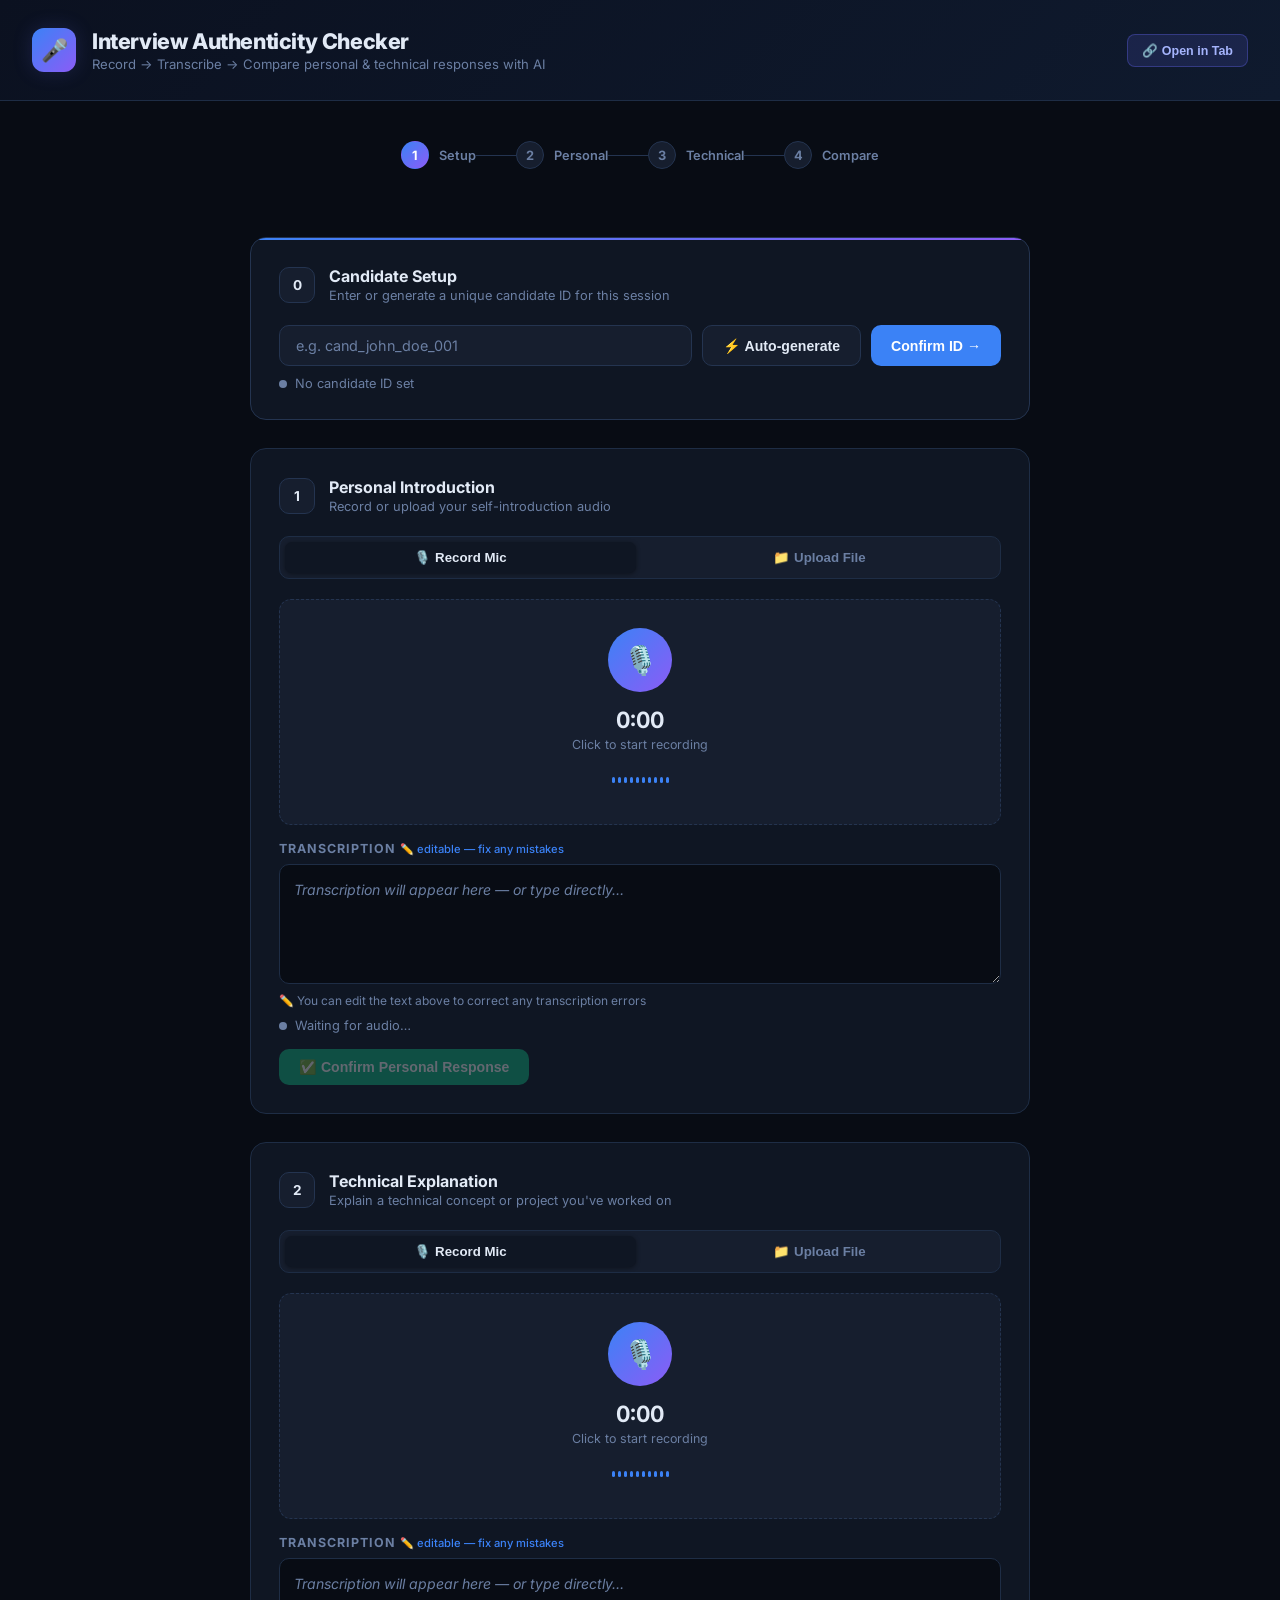
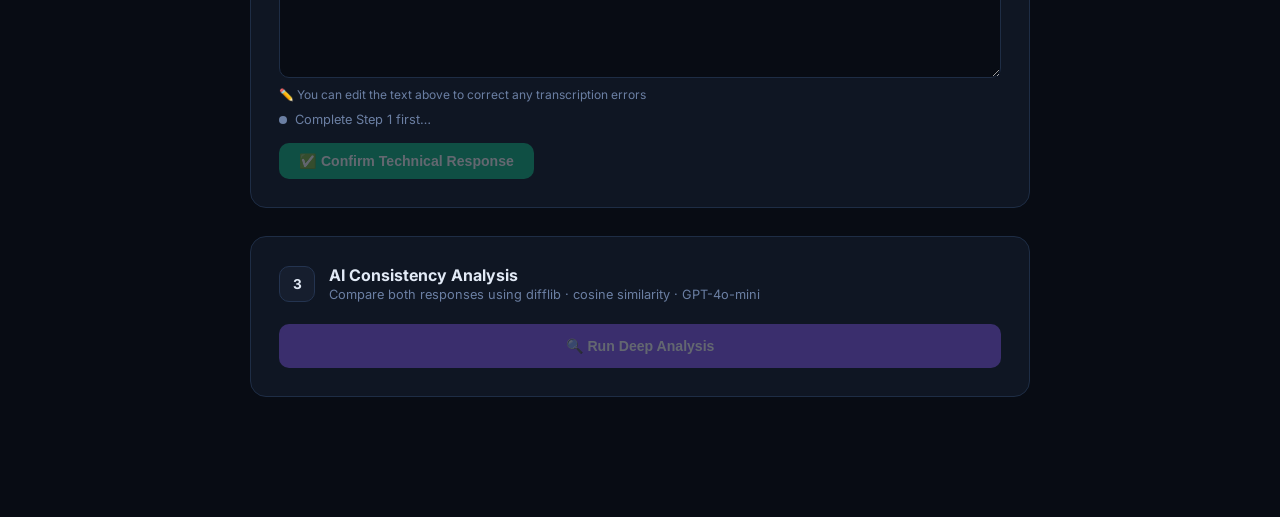
==== commit 45cc1bcc: "fix: rebuild popup.html clean, add Open in Tab button for microphone support" ====
--- a/chrome-extension/popup.html
+++ b/chrome-extension/popup.html
@@ -4,619 +4,20 @@
   <meta charset="UTF-8" />
   <meta name="viewport" content="width=device-width, initial-scale=1.0" />
   <title>Interview Authenticity Checker</title>
-  <style>html,body{min-width:820px}</style>
   <link rel="preconnect" href="https://fonts.googleapis.com" />
   <link href="https://fonts.googleapis.com/css2?family=Inter:wght@400;500;600;700;800&display=swap" rel="stylesheet" />
-  <style>
-    *, *::before, *::after { box-sizing: border-box; margin: 0; padding: 0; }
-
-    :root {
-      --bg:         #080c14;
-      --surface:    #0f1623;
-      --surface2:   #161e2e;
-      --border:     #1e2d45;
-      --border2:    #243450;
-      --text:       #e2eaf6;
-      --muted:      #6b7fa3;
-      --accent:     #3b82f6;
-      --accent2:    #6366f1;
-      --green:      #10b981;
-      --amber:      #f59e0b;
-      --red:        #ef4444;
-      --purple:     #8b5cf6;
-      --glow:       rgba(99,102,241,.18);
-    }
-
-    html { scroll-behavior: smooth; }
-
-    body {
-      font-family: 'Inter', sans-serif;
-      background: var(--bg);
-      color: var(--text);
-      min-height: 100vh;
-      padding: 0 0 80px;
-    }
-
-    /* ══ Header ══════════════════════════════════════════════════════════════ */
-    header {
-      background: linear-gradient(135deg, #0b1120 0%, #0f1a2e 100%);
-      border-bottom: 1px solid var(--border);
-      padding: 28px 32px;
-      display: flex;
-      align-items: center;
-      gap: 16px;
-    }
-    .logo {
-      width: 44px; height: 44px;
-      background: linear-gradient(135deg, var(--accent), var(--purple));
-      border-radius: 12px;
-      display: grid; place-items: center;
-      font-size: 22px;
-      flex-shrink: 0;
-      box-shadow: 0 0 20px var(--glow);
-    }
-    header h1 {
-      font-size: 1.35rem; font-weight: 800; letter-spacing: -.4px;
-    }
-    header p { font-size: .82rem; color: var(--muted); margin-top: 2px; }
-
-    /* ══ Layout ══════════════════════════════════════════════════════════════ */
-    .container {
-      max-width: 820px;
-      margin: 0 auto;
-      padding: 40px 20px;
-      display: flex;
-      flex-direction: column;
-      gap: 28px;
-    }
-
-    /* ══ Cards ═══════════════════════════════════════════════════════════════ */
-    .card {
-      background: var(--surface);
-      border: 1px solid var(--border);
-      border-radius: 16px;
-      padding: 28px;
-      position: relative;
-      overflow: hidden;
-      transition: border-color .2s;
-    }
-    .card::before {
-      content: '';
-      position: absolute; top: 0; left: 0; right: 0; height: 2px;
-      background: linear-gradient(90deg, var(--accent), var(--purple));
-      opacity: 0;
-      transition: opacity .3s;
-    }
-    .card.active::before { opacity: 1; }
-    .card.active { border-color: var(--border2); }
-
-    .card-header {
-      display: flex; align-items: center; gap: 14px; margin-bottom: 22px;
-    }
-    .step-badge {
-      width: 36px; height: 36px; border-radius: 10px; flex-shrink: 0;
-      display: grid; place-items: center;
-      font-weight: 700; font-size: .85rem;
-      background: var(--surface2); border: 1px solid var(--border2);
-    }
-    .step-badge.done {
-      background: rgba(16,185,129,.15);
-      border-color: rgba(16,185,129,.3);
-      color: var(--green);
-    }
-    .card-title { font-size: 1rem; font-weight: 700; }
-    .card-sub   { font-size: .8rem; color: var(--muted); margin-top: 2px; }
-
-    /* ══ Candidate Setup ════════════════════════════════════════════════════ */
-    .id-row { display: flex; gap: 10px; flex-wrap: wrap; }
-
-    input[type="text"] {
-      flex: 1; min-width: 200px;
-      background: var(--surface2);
-      border: 1px solid var(--border2);
-      border-radius: 10px;
-      padding: 11px 16px;
-      color: var(--text);
-      font-size: .9rem;
-      font-family: 'Inter', sans-serif;
-      outline: none;
-      transition: border-color .2s;
-    }
-    input[type="text"]:focus { border-color: var(--accent); }
-    input[type="text"]::placeholder { color: var(--muted); }
-
-    /* ══ Buttons ════════════════════════════════════════════════════════════ */
-    .btn {
-      padding: 10px 20px; border: none; border-radius: 10px;
-      font-size: .88rem; font-weight: 600;
-      cursor: pointer; white-space: nowrap;
-      transition: opacity .15s, transform .1s, box-shadow .15s;
-      display: inline-flex; align-items: center; gap: 7px;
-    }
-    .btn:active  { transform: scale(.97); }
-    .btn:disabled { opacity: .35; cursor: not-allowed; }
-    .btn-primary  { background: var(--accent); color: #fff; }
-    .btn-purple   { background: var(--purple); color: #fff; }
-    .btn-ghost    {
-      background: var(--surface2);
-      border: 1px solid var(--border2);
-      color: var(--text);
-    }
-    .btn-green    { background: var(--green); color: #fff; }
-    .btn-red      { background: var(--red);   color: #fff; }
-    .btn-primary:not(:disabled):hover { box-shadow: 0 0 18px rgba(59,130,246,.4); }
-    .btn-purple:not(:disabled):hover  { box-shadow: 0 0 18px rgba(139,92,246,.4); }
-    .btn-green:not(:disabled):hover   { box-shadow: 0 0 18px rgba(16,185,129,.4); }
-
-    /* ══ Tab row ════════════════════════════════════════════════════════════ */
-    .tab-row {
-      display: flex; gap: 8px;
-      background: var(--surface2);
-      border: 1px solid var(--border);
-      border-radius: 10px; padding: 5px;
-      margin-bottom: 20px;
-    }
-    .tab {
-      flex: 1; padding: 8px;
-      border-radius: 7px;
-      background: transparent;
-      border: none;
-      color: var(--muted);
-      font-size: .83rem; font-weight: 600;
-      cursor: pointer;
-      transition: background .2s, color .2s;
-    }
-    .tab.active {
-      background: var(--surface);
-      color: var(--text);
-      box-shadow: 0 1px 4px rgba(0,0,0,.4);
-    }
-
-    /* ══ Record panel ═══════════════════════════════════════════════════════ */
-    .record-zone {
-      background: var(--surface2);
-      border: 1px dashed var(--border2);
-      border-radius: 12px;
-      padding: 28px 20px;
-      text-align: center;
-      margin-bottom: 16px;
-      transition: border-color .2s;
-    }
-    .record-zone.recording {
-      border-color: var(--red);
-      border-style: solid;
-      animation: borderPulse 1.4s ease-in-out infinite;
-    }
-    @keyframes borderPulse {
-      0%,100% { box-shadow: 0 0 0 0 rgba(239,68,68,.3); }
-      50%      { box-shadow: 0 0 0 8px rgba(239,68,68,0); }
-    }
-
-    .mic-icon {
-      width: 64px; height: 64px; border-radius: 50%;
-      background: linear-gradient(135deg, var(--accent), var(--purple));
-      display: grid; place-items: center;
-      font-size: 28px;
-      margin: 0 auto 14px;
-      cursor: pointer;
-      transition: transform .2s, box-shadow .2s;
-      border: none;
-    }
-    .mic-icon:hover { transform: scale(1.06); box-shadow: 0 0 24px var(--glow); }
-    .mic-icon.recording {
-      background: linear-gradient(135deg, var(--red), #b91c1c);
-      animation: micPulse 1s ease-in-out infinite;
-    }
-    @keyframes micPulse {
-      0%,100% { transform: scale(1); }
-      50%      { transform: scale(1.1); }
-    }
-
-    .timer {
-      font-size: 1.4rem; font-weight: 700; margin: 6px 0 4px;
-      font-variant-numeric: tabular-nums;
-    }
-    .rec-hint { font-size: .78rem; color: var(--muted); }
-
-    /* Waveform bars */
-    .waveform {
-      display: flex; align-items: center; justify-content: center;
-      gap: 3px; height: 32px; margin: 12px 0 0;
-    }
-    .bar {
-      width: 3px; border-radius: 3px;
-      background: var(--accent);
-      height: 6px;
-      transition: height .1s;
-    }
-    .recording .bar { animation: wave .6s ease-in-out infinite alternate; }
-    .bar:nth-child(2)  { animation-delay: .05s; }
-    .bar:nth-child(3)  { animation-delay: .10s; }
-    .bar:nth-child(4)  { animation-delay: .15s; }
-    .bar:nth-child(5)  { animation-delay: .20s; }
-    .bar:nth-child(6)  { animation-delay: .25s; }
-    .bar:nth-child(7)  { animation-delay: .30s; }
-    .bar:nth-child(8)  { animation-delay: .35s; }
-    .bar:nth-child(9)  { animation-delay: .40s; }
-    .bar:nth-child(10) { animation-delay: .45s; }
-    @keyframes wave {
-      from { height: 4px;  }
-      to   { height: 26px; }
-    }
-
-    /* Upload area */
-    .upload-zone {
-      border: 1px dashed var(--border2);
-      border-radius: 12px;
-      padding: 24px;
-      text-align: center;
-      cursor: pointer;
-      transition: border-color .2s, background .2s;
-      margin-bottom: 16px;
-    }
-    .upload-zone:hover { border-color: var(--accent); background: rgba(59,130,246,.04); }
-    .upload-zone p { font-size: .85rem; color: var(--muted); margin-top: 6px; }
-
-    input[type="file"] { display: none; }
-
-    /* ══ Transcript box ══════════════════════════════════════════════════════ */
-    .transcript-box {
-      background: var(--bg);
-      border: 1px solid var(--border);
-      border-radius: 10px;
-      padding: 14px;
-      font-size: .88rem;
-      line-height: 1.6;
-      min-height: 100px;
-      width: 100%;
-      color: var(--text);
-      white-space: pre-wrap;
-      word-break: break-word;
-      resize: vertical;
-      font-family: 'Inter', sans-serif;
-      outline: none;
-      transition: border-color .2s;
-    }
-    .transcript-box:focus { border-color: var(--accent); }
-    .transcript-box::placeholder { color: var(--muted); font-style: italic; }
-    .edit-hint {
-      font-size: .75rem; color: var(--muted);
-      margin-top: 5px;
-      display: flex; align-items: center; gap: 5px;
-    }
-
-    /* ══ Status bar ══════════════════════════════════════════════════════════ */
-    .status-bar {
-      display: flex; align-items: center; gap: 8px;
-      font-size: .8rem; color: var(--muted);
-      margin-top: 10px;
-    }
-    .dot { width: 8px; height: 8px; border-radius: 50%; background: var(--muted); flex-shrink: 0; }
-    .dot.green  { background: var(--green); }
-    .dot.red    { background: var(--red);   animation: dotBlink 1s infinite; }
-    .dot.amber  { background: var(--amber); }
-    @keyframes dotBlink { 0%,100%{opacity:1;} 50%{opacity:.2;} }
-
-    .btn-row { display: flex; gap: 10px; flex-wrap: wrap; margin-top: 16px; }
-
-    /* Spinner */
-    .spinner {
-      width: 15px; height: 15px;
-      border: 2px solid rgba(255,255,255,.2);
-      border-top-color: #fff;
-      border-radius: 50%;
-      animation: spin .65s linear infinite;
-    }
-    @keyframes spin { to { transform: rotate(360deg); } }
-
-    /* ══ Comparison results ══════════════════════════════════════════════════ */
-    #resultsSection { display: none; }
-
-    .scores-grid {
-      display: grid;
-      grid-template-columns: repeat(auto-fit, minmax(160px, 1fr));
-      gap: 14px;
-      margin-bottom: 24px;
-    }
-    .score-tile {
-      background: var(--surface2);
-      border: 1px solid var(--border2);
-      border-radius: 12px;
-      padding: 18px;
-      text-align: center;
-    }
-    .score-tile .label { font-size: .72rem; text-transform: uppercase; letter-spacing: 1px; color: var(--muted); margin-bottom: 8px; }
-    .score-num {
-      font-size: 2.2rem; font-weight: 800;
-      background: linear-gradient(135deg, var(--accent), var(--purple));
-      -webkit-background-clip: text; -webkit-text-fill-color: transparent;
-      background-clip: text;
-    }
-    .score-num.green { background: linear-gradient(135deg,var(--green),#059669); -webkit-background-clip: text; background-clip: text; }
-    .score-num.amber { background: linear-gradient(135deg,var(--amber),#d97706); -webkit-background-clip: text; background-clip: text; }
-    .score-num.red   { background: linear-gradient(135deg,var(--red),#b91c1c);   -webkit-background-clip: text; background-clip: text; }
-
-    /* Gauge */
-    .gauge-wrap { position: relative; width: 80px; height: 40px; margin: 0 auto 6px; }
-    .gauge-track {
-      width: 80px; height: 40px;
-      border-radius: 40px 40px 0 0;
-      background: var(--border2);
-      overflow: hidden;
-    }
-    .gauge-fill {
-      position: absolute; bottom: 0; left: 0;
-      width: 100%; height: 100%;
-      transform-origin: center bottom;
-      transform: rotate(var(--deg));
-      background: linear-gradient(135deg,var(--accent),var(--purple));
-      border-radius: 40px 40px 0 0;
-      transition: transform 1s cubic-bezier(.34,1.56,.64,1);
-    }
-
-    .section-title {
-      font-size: .78rem; font-weight: 700; text-transform: uppercase;
-      letter-spacing: 1px; color: var(--muted); margin-bottom: 12px;
-    }
-
-    /* Flags */
-    .flags-list { display: flex; flex-wrap: wrap; gap: 8px; margin-bottom: 20px; }
-    .flag-chip {
-      display: inline-flex; align-items: center; gap: 6px;
-      background: rgba(239,68,68,.1);
-      border: 1px solid rgba(239,68,68,.25);
-      color: #f87171;
-      border-radius: 999px; padding: 4px 12px;
-      font-size: .78rem; font-weight: 600;
-    }
-    .flag-chip.ok {
-      background: rgba(16,185,129,.1);
-      border-color: rgba(16,185,129,.25);
-      color: #34d399;
-    }
-
-    /* Summary */
-    .summary-box {
-      background: var(--surface2);
-      border-left: 3px solid var(--accent2);
-      border-radius: 0 10px 10px 0;
-      padding: 16px 18px;
-      font-size: .88rem; line-height: 1.7;
-      margin-bottom: 20px;
-    }
-
-    /* Suggestions */
-    .suggestion-item {
-      display: flex; gap: 12px; align-items: flex-start;
-      padding: 10px 14px;
-      background: var(--surface2); border: 1px solid var(--border);
-      border-radius: 10px; margin-bottom: 8px;
-      font-size: .85rem; line-height: 1.5;
-    }
-    .suggestion-item::before {
-      content: '→'; color: var(--accent); font-weight: 700; flex-shrink: 0; margin-top: 1px;
-    }
-
-    /* Previews */
-    .preview-grid {
-      display: grid; grid-template-columns: 1fr 1fr; gap: 12px; margin-bottom: 20px;
-    }
-    @media (max-width: 540px) { .preview-grid { grid-template-columns: 1fr; } }
-    .preview-card {
-      background: var(--surface2); border: 1px solid var(--border);
-      border-radius: 10px; padding: 14px;
-    }
-    .preview-card .plabel {
-      font-size: .7rem; text-transform: uppercase; letter-spacing: 1px;
-      color: var(--muted); margin-bottom: 6px;
-    }
-    .preview-card p { font-size: .83rem; line-height: 1.6; color: var(--text); }
-
-    /* ══ Toast ═══════════════════════════════════════════════════════════════ */
-    #toast {
-      position: fixed; bottom: 24px; right: 24px;
-      padding: 13px 18px; border-radius: 10px;
-      font-size: .84rem; font-weight: 500;
-      max-width: 360px; z-index: 9999;
-      display: none;
-      backdrop-filter: blur(8px);
-    }
-    #toast.error {
-      background: rgba(69,10,10,.9); color: #f87171;
-      border: 1px solid rgba(127,29,29,.7);
-    }
-    #toast.success {
-      background: rgba(5,46,22,.9); color: #4ade80;
-      border: 1px solid rgba(20,83,45,.7);
-    }
-
-    /* ══ Progress steps ══════════════════════════════════════════════════════ */
-    .progress-steps {
-      display: flex; align-items: center; justify-content: center;
-      gap: 0; margin-bottom: 40px;
-    }
-    .ps {
-      display: flex; align-items: center; gap: 10px;
-      font-size: .8rem; color: var(--muted); font-weight: 600;
-    }
-    .ps-num {
-      width: 28px; height: 28px; border-radius: 50%;
-      background: var(--surface2); border: 1px solid var(--border2);
-      display: grid; place-items: center; font-size: .8rem; font-weight: 700;
-      transition: background .3s, border-color .3s, color .3s;
-    }
-    .ps.done .ps-num {
-      background: rgba(16,185,129,.15); border-color: var(--green);
-      color: var(--green);
-    }
-    .ps.active .ps-num {
-      background: linear-gradient(135deg,var(--accent),var(--purple));
-      border-color: transparent; color: #fff;
-    }
-    .ps-line {
-      width: 40px; height: 1px;
-      background: var(--border2);
-    }
-    @media (max-width: 480px) { .ps-line { width: 20px; } .ps span { display: none; } }
-
-    /* ══ Rich Results ═══════════════════════════════════════════════════════════ */
-    .verdict-banner {
-      border-radius: 14px; padding: 18px 22px;
-      display: flex; align-items: center; gap: 16px;
-      position: relative; overflow: hidden; margin-bottom: 16px;
-    }
-    .verdict-banner.consistent   { background: rgba(16,185,129,.12); border: 1px solid rgba(16,185,129,.3); }
-    .verdict-banner.needs-review { background: rgba(245,158,11,.1);  border: 1px solid rgba(245,158,11,.28); }
-    .verdict-banner.inconsistent { background: rgba(239,68,68,.1);   border: 1px solid rgba(239,68,68,.28); }
-    .verdict-icon  { font-size: 2rem; flex-shrink: 0; }
-    .verdict-label { font-size: 1.25rem; font-weight: 800; letter-spacing: -.4px; }
-    .verdict-sub   { font-size: .78rem; color: var(--muted); margin-top: 3px; }
-
-    .summary-pill {
-      background: var(--surface2); border: 1px solid var(--border);
-      border-left: 3px solid var(--accent2);
-      border-radius: 0 10px 10px 0;
-      padding: 13px 18px;
-      font-size: .86rem; line-height: 1.7; color: var(--text);
-      margin-bottom: 14px;
-    }
-
-    .toggle-btn {
-      width: 100%; padding: 14px 20px;
-      background: var(--surface2); border: 1px solid var(--border2);
-      border-radius: 12px; color: var(--text);
-      font-size: .88rem; font-weight: 600;
-      cursor: pointer; display: flex; align-items: center; justify-content: space-between;
-      transition: all .22s;
-    }
-    .toggle-btn:hover { border-color: var(--accent2); background: rgba(99,102,241,.06); }
-    .toggle-btn.auto-expanded { border-color: rgba(239,68,68,.5); background: rgba(239,68,68,.05); color: #fca5a5; }
-    .toggle-btn .toggle-arrow { transition: transform .3s; }
-    .toggle-btn.open .toggle-arrow { transform: rotate(180deg); }
-    .auto-badge {
-      font-size: .68rem; font-weight: 700; padding: 2px 8px; border-radius: 999px;
-      background: rgba(239,68,68,.15); border: 1px solid rgba(239,68,68,.3); color: #f87171;
-    }
-
-    .deep-dive { overflow: hidden; max-height: 0; transition: max-height .45s ease, opacity .3s ease; opacity: 0; }
-    .deep-dive.open { max-height: 9999px; opacity: 1; }
-    .deep-dive-inner { padding-top: 16px; display: flex; flex-direction: column; gap: 16px; }
-    .deep-card { background: var(--surface); border: 1px solid var(--border); border-radius: 14px; padding: 20px 22px; }
-
-    .analysis-mode { font-size:.72rem; color:var(--muted); background:var(--surface2); border:1px solid var(--border); border-radius:6px; padding:4px 10px; display:inline-block; }
-    .analysis-mode.heuristic { color:#93c5fd; border-color:rgba(59,130,246,.25); }
-
-    .depth-badge { display:inline-flex; align-items:center; gap:6px; padding:6px 14px; border-radius:8px; font-size:.82rem; font-weight:700; margin-bottom:8px; }
-    .depth-strong   { background:rgba(16,185,129,.12); border:1px solid rgba(16,185,129,.3); color:#34d399; }
-    .depth-moderate { background:rgba(245,158,11,.1);  border:1px solid rgba(245,158,11,.3); color:#fbbf24; }
-    .depth-basic    { background:rgba(239,68,68,.1);   border:1px solid rgba(239,68,68,.3);  color:#f87171; }
-
-    .context-note { background:rgba(99,102,241,.08); border:1px solid rgba(99,102,241,.2); border-radius:10px; padding:12px 16px; font-size:.84rem; color:#c7d2fe; line-height:1.6; }
-
-    .claim-cards { display:flex; flex-direction:column; gap:8px; }
-    .claim-card { background:var(--surface2); border:1px solid var(--border); border-radius:10px; padding:13px 16px; }
-    .claim-card-header { display:flex; align-items:center; justify-content:space-between; margin-bottom:8px; }
-    .claim-label { font-size:.82rem; font-weight:600; }
-    .proof-bar-bg { height:6px; background:var(--border); border-radius:3px; overflow:hidden; margin-top:6px; }
-    .proof-bar-fill { height:100%; border-radius:3px; transition:width .7s ease; }
-    .proof-bar-fill.strong   { background: linear-gradient(90deg,var(--green),#059669); }
-    .proof-bar-fill.moderate { background: linear-gradient(90deg,var(--amber),#d97706); }
-    .proof-bar-fill.weak     { background: linear-gradient(90deg,var(--red),#b91c1c); }
-    .proof-score-label { font-size:.7rem; color:var(--muted); margin-top:5px; }
-    .no-claims-note { padding:12px 16px; border-radius:10px; background:var(--surface2); border:1px solid var(--border); font-size:.83rem; color:var(--muted); font-style:italic; }
-
-    .comm-table { width:100%; border-collapse:collapse; font-size:.81rem; margin-top:10px; }
-    .comm-table th { text-align:left; padding:8px 12px; color:var(--muted); font-weight:700; font-size:.68rem; text-transform:uppercase; letter-spacing:.5px; border-bottom:1px solid var(--border); }
-    .comm-table td { padding:8px 12px; border-bottom:1px solid rgba(28,42,66,.5); }
-    .comm-table tr:last-child td { border-bottom:none; }
-    .comm-col-val { font-weight:600; color:var(--text); }
-    .comm-label-block { display:inline-flex; align-items:center; gap:6px; padding:5px 12px; border-radius:8px; font-size:.8rem; font-weight:600; margin-bottom:8px; }
-    .comm-improved  { background:rgba(16,185,129,.1); border:1px solid rgba(16,185,129,.25); color:#34d399; }
-    .comm-declined  { background:rgba(239,68,68,.1);  border:1px solid rgba(239,68,68,.25);  color:#f87171; }
-    .comm-consistent{ background:rgba(99,102,241,.1); border:1px solid rgba(99,102,241,.25); color:#a5b4fc; }
-
-    .flags-wrap { display:flex; flex-direction:column; gap:8px; }
-    .flag-item { display:flex; align-items:flex-start; gap:10px; padding:10px 14px; border-radius:10px; font-size:.84rem; line-height:1.5; }
-    .flag-item.contradiction { background:rgba(239,68,68,.08); border:1px solid rgba(239,68,68,.2); color:#fca5a5; }
-    .flag-item.partial       { background:rgba(16,185,129,.08); border:1px solid rgba(16,185,129,.2); color:#6ee7b7; }
-    .flag-icon { flex-shrink:0; font-size:1rem; margin-top:1px; }
-
-    .auth-banner { border-radius:12px; padding:16px 20px; display:flex; align-items:center; gap:16px; margin-bottom:14px; }
-    .auth-banner.genuine         { background:rgba(16,185,129,.1); border:1px solid rgba(16,185,129,.3); }
-    .auth-banner.suspicious      { background:rgba(245,158,11,.1); border:1px solid rgba(245,158,11,.3); }
-    .auth-banner.highly-suspicious { background:rgba(239,68,68,.1); border:1px solid rgba(239,68,68,.3); }
-    .auth-icon  { font-size:2rem; flex-shrink:0; }
-    .auth-label { font-size:1.1rem; font-weight:800; }
-    .auth-sub   { font-size:.78rem; color:var(--muted); margin-top:3px; }
-
-    .shift-bar-bg { height:8px; background:var(--border2); border-radius:4px; overflow:hidden; margin:8px 0 4px; }
-    .shift-bar-fill { height:100%; border-radius:4px; transition:width .7s ease; }
-    .shift-bar-fill.low    { background:linear-gradient(90deg,var(--green),#059669); }
-    .shift-bar-fill.medium { background:linear-gradient(90deg,var(--amber),#d97706); }
-    .shift-bar-fill.high   { background:linear-gradient(90deg,var(--red),#b91c1c); }
-
-    .auth-grid { display:grid; grid-template-columns:1fr 1fr; gap:10px; margin-top:12px; }
-    @media(max-width:540px) { .auth-grid { grid-template-columns:1fr; } }
-    .auth-cell { background:var(--surface2); border:1px solid var(--border); border-radius:10px; padding:12px 14px; }
-    .auth-cell-label { font-size:.68rem; font-weight:700; text-transform:uppercase; letter-spacing:.6px; color:var(--muted); margin-bottom:4px; }
-    .auth-cell-val   { font-size:.84rem; color:var(--text); font-weight:500; }
-
-    .tier-row { display:flex; flex-direction:column; gap:6px; margin-bottom:14px; }
-    .tier-header { font-size:.7rem; font-weight:700; text-transform:uppercase; letter-spacing:.8px; margin-bottom:4px; }
-    .tier-major    { color:#f87171; }
-    .tier-moderate { color:#fbbf24; }
-    .tier-minor    { color:#93c5fd; }
-
-    .badge { display:inline-flex; align-items:center; padding:2px 10px; border-radius:999px; font-size:.7rem; font-weight:700; letter-spacing:.3px; }
-    .badge-green  { background:rgba(16,185,129,.12); border:1px solid rgba(16,185,129,.25); color:#34d399; }
-    .badge-amber  { background:rgba(245,158,11,.1);  border:1px solid rgba(245,158,11,.25); color:#fbbf24; }
-    .badge-red    { background:rgba(239,68,68,.1);   border:1px solid rgba(239,68,68,.25);  color:#f87171; }
-    .badge-blue   { background:rgba(59,130,246,.1);  border:1px solid rgba(59,130,246,.25); color:#93c5fd; }
-    .badge-purple { background:rgba(139,92,246,.1);  border:1px solid rgba(139,92,246,.25); color:#c4b5fd; }
-
-    .preview-pair { display:grid; grid-template-columns:1fr 1fr; gap:12px; }
-    @media(max-width:540px) { .preview-pair { grid-template-columns:1fr; } }
-    .preview-block { background:var(--surface2); border:1px solid var(--border); border-radius:10px; padding:14px; }
-    .preview-block .pb-label { font-size:.68rem; font-weight:700; text-transform:uppercase; letter-spacing:1px; color:var(--muted); margin-bottom:8px; }
-    .preview-block p { font-size:.83rem; line-height:1.65; }
-
-    .suggestions-wrap { display:flex; flex-direction:column; gap:8px; }
-    .suggestion-item .si-arrow { color:var(--accent); font-weight:700; flex-shrink:0; margin-top:1px; }
-
-    /* Plagiarism */
-    #plagCard { display:none; }
-    .plag-loading { display:none; align-items:center; gap:14px; padding:18px 20px; border-radius:10px; background:var(--surface2); border:1px solid var(--border); font-size:.86rem; color:var(--muted); }
-    .plag-loading.active { display:flex; }
-    .plag-response-grid { display:grid; grid-template-columns:1fr 1fr; gap:16px; margin-bottom:20px; }
-    @media(max-width:560px) { .plag-response-grid { grid-template-columns:1fr; } }
-    .plag-block { background:var(--surface2); border:1px solid var(--border2); border-radius:12px; padding:18px; text-align:center; }
-    .plag-block-label { font-size:.68rem; font-weight:700; text-transform:uppercase; letter-spacing:1px; color:var(--muted); margin-bottom:10px; }
-    .plag-score-big { font-size:2.6rem; font-weight:900; line-height:1; }
-    .plag-score-big.safe   { color:var(--green); }
-    .plag-score-big.warn   { color:var(--amber); }
-    .plag-score-big.danger { color:var(--red); }
-    .plag-sources-title { font-size:.7rem; font-weight:700; text-transform:uppercase; letter-spacing:1px; color:var(--muted); margin:18px 0 8px; }
-    .plag-source-item { display:flex; justify-content:space-between; align-items:center; padding:9px 13px; border-radius:8px; background:var(--surface2); border:1px solid var(--border); margin-bottom:6px; gap:10px; }
-    .plag-source-item a { color:var(--accent); text-decoration:none; font-size:.81rem; word-break:break-all; }
-    .plag-source-item a:hover { text-decoration:underline; }
-    .plag-source-pct { font-size:.78rem; font-weight:700; color:var(--amber); white-space:nowrap; flex-shrink:0; }
-    .plag-insight { border-left:3px solid var(--amber); background:rgba(245,158,11,.06); padding:12px 16px; border-radius:0 10px 10px 0; font-size:.84rem; line-height:1.65; color:#fde68a; margin-bottom:6px; }
-    .plag-error { display:none; padding:14px 18px; border-radius:10px; background:rgba(239,68,68,.07); border:1px solid rgba(239,68,68,.25); color:#fca5a5; font-size:.84rem; }
-    .plag-error.active { display:block; }
-
-    .sub-title { font-size:.72rem; font-weight:700; text-transform:uppercase; letter-spacing:1px; color:var(--muted); margin-bottom:10px; display:flex; align-items:center; gap:6px; }
-    .divider { height:1px; background:var(--border); margin:4px 0; }
-  </style>
+  <link rel="stylesheet" href="popup.css" />
 </head>
 <body>
 
 <!-- ══ Header ═════════════════════════════════════════════════════════════════ -->
 <header>
   <div class="logo">🎤</div>
-  <div>
-    <h1>Voice Interview Consistency Checker</h1>
+  <div style="flex:1">
+    <h1>Interview Authenticity Checker</h1>
     <p>Record → Transcribe → Compare personal &amp; technical responses with AI</p>
   </div>
+  <button id="btnOpenTab" title="Open in full tab for microphone" style="background:rgba(99,102,241,.15);border:1px solid rgba(99,102,241,.35);color:#a5b4fc;border-radius:8px;padding:8px 14px;font-size:.78rem;font-weight:600;cursor:pointer;white-space:nowrap;flex-shrink:0">&#128279; Open in Tab</button>
 </header>
 
 <!-- ══ Main ═══════════════════════════════════════════════════════════════════ -->
@@ -637,7 +38,7 @@
   <div class="card active" id="cardSetup">
     <div class="card-header">
       <div class="step-badge" id="badge0">0</div>
-      <div>
+      <div style="flex:1">
         <div class="card-title">Candidate Setup</div>
         <div class="card-sub">Enter or generate a unique candidate ID for this session</div>
       </div>
@@ -657,7 +58,7 @@
   <div class="card" id="cardPersonal">
     <div class="card-header">
       <div class="step-badge" id="badge1">1</div>
-      <div>
+      <div style="flex:1">
         <div class="card-title">Personal Introduction</div>
         <div class="card-sub">Record or upload your self-introduction audio</div>
       </div>
@@ -715,7 +116,7 @@
   <div class="card" id="cardTech">
     <div class="card-header">
       <div class="step-badge" id="badge2">2</div>
-      <div>
+      <div style="flex:1">
         <div class="card-title">Technical Explanation</div>
         <div class="card-sub">Explain a technical concept or project you've worked on</div>
       </div>
@@ -770,7 +171,7 @@
   <div class="card" id="cardCompare">
     <div class="card-header">
       <div class="step-badge" id="badge3">3</div>
-      <div>
+      <div style="flex:1">
         <div class="card-title">AI Consistency Analysis</div>
         <div class="card-sub">Compare both responses using difflib · cosine similarity · GPT-4o-mini</div>
       </div>
@@ -809,7 +210,7 @@
     <div class="card" id="plagCard" style="display:none">
       <div class="card-header" style="margin-bottom:12px">
         <div class="step-badge" style="background:rgba(245,158,11,.15);border-color:rgba(245,158,11,.3);color:var(--amber)">🤖</div>
-        <div>
+        <div style="flex:1">
           <div class="card-title">Winston AI Analysis</div>
           <div class="card-sub">Technical response scanned for AI Generation and Plagiarism via Winston AI</div>
         </div>
--- a/chrome-extension/popup.css
+++ b/chrome-extension/popup.css
@@ -0,0 +1,601 @@
+﻿html, body { min-width: 820px; }
+
+    *, *::before, *::after { box-sizing: border-box; margin: 0; padding: 0; }
+
+    :root {
+      --bg:         #080c14;
+      --surface:    #0f1623;
+      --surface2:   #161e2e;
+      --border:     #1e2d45;
+      --border2:    #243450;
+      --text:       #e2eaf6;
+      --muted:      #6b7fa3;
+      --accent:     #3b82f6;
+      --accent2:    #6366f1;
+      --green:      #10b981;
+      --amber:      #f59e0b;
+      --red:        #ef4444;
+      --purple:     #8b5cf6;
+      --glow:       rgba(99,102,241,.18);
+    }
+
+    html { scroll-behavior: smooth; }
+
+    body {
+      font-family: 'Inter', sans-serif;
+      background: var(--bg);
+      color: var(--text);
+      min-height: 100vh;
+      padding: 0 0 80px;
+    }
+
+    /* ══ Header ══════════════════════════════════════════════════════════════ */
+    header {
+      background: linear-gradient(135deg, #0b1120 0%, #0f1a2e 100%);
+      border-bottom: 1px solid var(--border);
+      padding: 28px 32px;
+      display: flex;
+      align-items: center;
+      gap: 16px;
+    }
+    .logo {
+      width: 44px; height: 44px;
+      background: linear-gradient(135deg, var(--accent), var(--purple));
+      border-radius: 12px;
+      display: grid; place-items: center;
+      font-size: 22px;
+      flex-shrink: 0;
+      box-shadow: 0 0 20px var(--glow);
+    }
+    header h1 {
+      font-size: 1.35rem; font-weight: 800; letter-spacing: -.4px;
+    }
+    header p { font-size: .82rem; color: var(--muted); margin-top: 2px; }
+
+    /* ══ Layout ══════════════════════════════════════════════════════════════ */
+    .container {
+      max-width: 820px;
+      margin: 0 auto;
+      padding: 40px 20px;
+      display: flex;
+      flex-direction: column;
+      gap: 28px;
+    }
+
+    /* ══ Cards ═══════════════════════════════════════════════════════════════ */
+    .card {
+      background: var(--surface);
+      border: 1px solid var(--border);
+      border-radius: 16px;
+      padding: 28px;
+      position: relative;
+      overflow: hidden;
+      transition: border-color .2s;
+    }
+    .card::before {
+      content: '';
+      position: absolute; top: 0; left: 0; right: 0; height: 2px;
+      background: linear-gradient(90deg, var(--accent), var(--purple));
+      opacity: 0;
+      transition: opacity .3s;
+    }
+    .card.active::before { opacity: 1; }
+    .card.active { border-color: var(--border2); }
+
+    .card-header {
+      display: flex; align-items: center; gap: 14px; margin-bottom: 22px;
+    }
+    .step-badge {
+      width: 36px; height: 36px; border-radius: 10px; flex-shrink: 0;
+      display: grid; place-items: center;
+      font-weight: 700; font-size: .85rem;
+      background: var(--surface2); border: 1px solid var(--border2);
+    }
+    .step-badge.done {
+      background: rgba(16,185,129,.15);
+      border-color: rgba(16,185,129,.3);
+      color: var(--green);
+    }
+    .card-title { font-size: 1rem; font-weight: 700; }
+    .card-sub   { font-size: .8rem; color: var(--muted); margin-top: 2px; }
+
+    /* ══ Candidate Setup ════════════════════════════════════════════════════ */
+    .id-row { display: flex; gap: 10px; flex-wrap: wrap; }
+
+    input[type="text"] {
+      flex: 1; min-width: 200px;
+      background: var(--surface2);
+      border: 1px solid var(--border2);
+      border-radius: 10px;
+      padding: 11px 16px;
+      color: var(--text);
+      font-size: .9rem;
+      font-family: 'Inter', sans-serif;
+      outline: none;
+      transition: border-color .2s;
+    }
+    input[type="text"]:focus { border-color: var(--accent); }
+    input[type="text"]::placeholder { color: var(--muted); }
+
+    /* ══ Buttons ════════════════════════════════════════════════════════════ */
+    .btn {
+      padding: 10px 20px; border: none; border-radius: 10px;
+      font-size: .88rem; font-weight: 600;
+      cursor: pointer; white-space: nowrap;
+      transition: opacity .15s, transform .1s, box-shadow .15s;
+      display: inline-flex; align-items: center; gap: 7px;
+    }
+    .btn:active  { transform: scale(.97); }
+    .btn:disabled { opacity: .35; cursor: not-allowed; }
+    .btn-primary  { background: var(--accent); color: #fff; }
+    .btn-purple   { background: var(--purple); color: #fff; }
+    .btn-ghost    {
+      background: var(--surface2);
+      border: 1px solid var(--border2);
+      color: var(--text);
+    }
+    .btn-green    { background: var(--green); color: #fff; }
+    .btn-red      { background: var(--red);   color: #fff; }
+    .btn-primary:not(:disabled):hover { box-shadow: 0 0 18px rgba(59,130,246,.4); }
+    .btn-purple:not(:disabled):hover  { box-shadow: 0 0 18px rgba(139,92,246,.4); }
+    .btn-green:not(:disabled):hover   { box-shadow: 0 0 18px rgba(16,185,129,.4); }
+
+    /* ══ Tab row ════════════════════════════════════════════════════════════ */
+    .tab-row {
+      display: flex; gap: 8px;
+      background: var(--surface2);
+      border: 1px solid var(--border);
+      border-radius: 10px; padding: 5px;
+      margin-bottom: 20px;
+    }
+    .tab {
+      flex: 1; padding: 8px;
+      border-radius: 7px;
+      background: transparent;
+      border: none;
+      color: var(--muted);
+      font-size: .83rem; font-weight: 600;
+      cursor: pointer;
+      transition: background .2s, color .2s;
+    }
+    .tab.active {
+      background: var(--surface);
+      color: var(--text);
+      box-shadow: 0 1px 4px rgba(0,0,0,.4);
+    }
+
+    /* ══ Record panel ═══════════════════════════════════════════════════════ */
+    .record-zone {
+      background: var(--surface2);
+      border: 1px dashed var(--border2);
+      border-radius: 12px;
+      padding: 28px 20px;
+      text-align: center;
+      margin-bottom: 16px;
+      transition: border-color .2s;
+    }
+    .record-zone.recording {
+      border-color: var(--red);
+      border-style: solid;
+      animation: borderPulse 1.4s ease-in-out infinite;
+    }
+    @keyframes borderPulse {
+      0%,100% { box-shadow: 0 0 0 0 rgba(239,68,68,.3); }
+      50%      { box-shadow: 0 0 0 8px rgba(239,68,68,0); }
+    }
+
+    .mic-icon {
+      width: 64px; height: 64px; border-radius: 50%;
+      background: linear-gradient(135deg, var(--accent), var(--purple));
+      display: grid; place-items: center;
+      font-size: 28px;
+      margin: 0 auto 14px;
+      cursor: pointer;
+      transition: transform .2s, box-shadow .2s;
+      border: none;
+    }
+    .mic-icon:hover { transform: scale(1.06); box-shadow: 0 0 24px var(--glow); }
+    .mic-icon.recording {
+      background: linear-gradient(135deg, var(--red), #b91c1c);
+      animation: micPulse 1s ease-in-out infinite;
+    }
+    @keyframes micPulse {
+      0%,100% { transform: scale(1); }
+      50%      { transform: scale(1.1); }
+    }
+
+    .timer {
+      font-size: 1.4rem; font-weight: 700; margin: 6px 0 4px;
+      font-variant-numeric: tabular-nums;
+    }
+    .rec-hint { font-size: .78rem; color: var(--muted); }
+
+    /* Waveform bars */
+    .waveform {
+      display: flex; align-items: center; justify-content: center;
+      gap: 3px; height: 32px; margin: 12px 0 0;
+    }
+    .bar {
+      width: 3px; border-radius: 3px;
+      background: var(--accent);
+      height: 6px;
+      transition: height .1s;
+    }
+    .recording .bar { animation: wave .6s ease-in-out infinite alternate; }
+    .bar:nth-child(2)  { animation-delay: .05s; }
+    .bar:nth-child(3)  { animation-delay: .10s; }
+    .bar:nth-child(4)  { animation-delay: .15s; }
+    .bar:nth-child(5)  { animation-delay: .20s; }
+    .bar:nth-child(6)  { animation-delay: .25s; }
+    .bar:nth-child(7)  { animation-delay: .30s; }
+    .bar:nth-child(8)  { animation-delay: .35s; }
+    .bar:nth-child(9)  { animation-delay: .40s; }
+    .bar:nth-child(10) { animation-delay: .45s; }
+    @keyframes wave {
+      from { height: 4px;  }
+      to   { height: 26px; }
+    }
+
+    /* Upload area */
+    .upload-zone {
+      border: 1px dashed var(--border2);
+      border-radius: 12px;
+      padding: 24px;
+      text-align: center;
+      cursor: pointer;
+      transition: border-color .2s, background .2s;
+      margin-bottom: 16px;
+    }
+    .upload-zone:hover { border-color: var(--accent); background: rgba(59,130,246,.04); }
+    .upload-zone p { font-size: .85rem; color: var(--muted); margin-top: 6px; }
+
+    input[type="file"] { display: none; }
+
+    /* ══ Transcript box ══════════════════════════════════════════════════════ */
+    .transcript-box {
+      background: var(--bg);
+      border: 1px solid var(--border);
+      border-radius: 10px;
+      padding: 14px;
+      font-size: .88rem;
+      line-height: 1.6;
+      min-height: 100px;
+      width: 100%;
+      color: var(--text);
+      white-space: pre-wrap;
+      word-break: break-word;
+      resize: vertical;
+      font-family: 'Inter', sans-serif;
+      outline: none;
+      transition: border-color .2s;
+    }
+    .transcript-box:focus { border-color: var(--accent); }
+    .transcript-box::placeholder { color: var(--muted); font-style: italic; }
+    .edit-hint {
+      font-size: .75rem; color: var(--muted);
+      margin-top: 5px;
+      display: flex; align-items: center; gap: 5px;
+    }
+
+    /* ══ Status bar ══════════════════════════════════════════════════════════ */
+    .status-bar {
+      display: flex; align-items: center; gap: 8px;
+      font-size: .8rem; color: var(--muted);
+      margin-top: 10px;
+    }
+    .dot { width: 8px; height: 8px; border-radius: 50%; background: var(--muted); flex-shrink: 0; }
+    .dot.green  { background: var(--green); }
+    .dot.red    { background: var(--red);   animation: dotBlink 1s infinite; }
+    .dot.amber  { background: var(--amber); }
+    @keyframes dotBlink { 0%,100%{opacity:1;} 50%{opacity:.2;} }
+
+    .btn-row { display: flex; gap: 10px; flex-wrap: wrap; margin-top: 16px; }
+
+    /* Spinner */
+    .spinner {
+      width: 15px; height: 15px;
+      border: 2px solid rgba(255,255,255,.2);
+      border-top-color: #fff;
+      border-radius: 50%;
+      animation: spin .65s linear infinite;
+    }
+    @keyframes spin { to { transform: rotate(360deg); } }
+
+    /* ══ Comparison results ══════════════════════════════════════════════════ */
+    #resultsSection { display: none; }
+
+    .scores-grid {
+      display: grid;
+      grid-template-columns: repeat(auto-fit, minmax(160px, 1fr));
+      gap: 14px;
+      margin-bottom: 24px;
+    }
+    .score-tile {
+      background: var(--surface2);
+      border: 1px solid var(--border2);
+      border-radius: 12px;
+      padding: 18px;
+      text-align: center;
+    }
+    .score-tile .label { font-size: .72rem; text-transform: uppercase; letter-spacing: 1px; color: var(--muted); margin-bottom: 8px; }
+    .score-num {
+      font-size: 2.2rem; font-weight: 800;
+      background: linear-gradient(135deg, var(--accent), var(--purple));
+      -webkit-background-clip: text; -webkit-text-fill-color: transparent;
+      background-clip: text;
+    }
+    .score-num.green { background: linear-gradient(135deg,var(--green),#059669); -webkit-background-clip: text; background-clip: text; }
+    .score-num.amber { background: linear-gradient(135deg,var(--amber),#d97706); -webkit-background-clip: text; background-clip: text; }
+    .score-num.red   { background: linear-gradient(135deg,var(--red),#b91c1c);   -webkit-background-clip: text; background-clip: text; }
+
+    /* Gauge */
+    .gauge-wrap { position: relative; width: 80px; height: 40px; margin: 0 auto 6px; }
+    .gauge-track {
+      width: 80px; height: 40px;
+      border-radius: 40px 40px 0 0;
+      background: var(--border2);
+      overflow: hidden;
+    }
+    .gauge-fill {
+      position: absolute; bottom: 0; left: 0;
+      width: 100%; height: 100%;
+      transform-origin: center bottom;
+      transform: rotate(var(--deg));
+      background: linear-gradient(135deg,var(--accent),var(--purple));
+      border-radius: 40px 40px 0 0;
+      transition: transform 1s cubic-bezier(.34,1.56,.64,1);
+    }
+
+    .section-title {
+      font-size: .78rem; font-weight: 700; text-transform: uppercase;
+      letter-spacing: 1px; color: var(--muted); margin-bottom: 12px;
+    }
+
+    /* Flags */
+    .flags-list { display: flex; flex-wrap: wrap; gap: 8px; margin-bottom: 20px; }
+    .flag-chip {
+      display: inline-flex; align-items: center; gap: 6px;
+      background: rgba(239,68,68,.1);
+      border: 1px solid rgba(239,68,68,.25);
+      color: #f87171;
+      border-radius: 999px; padding: 4px 12px;
+      font-size: .78rem; font-weight: 600;
+    }
+    .flag-chip.ok {
+      background: rgba(16,185,129,.1);
+      border-color: rgba(16,185,129,.25);
+      color: #34d399;
+    }
+
+    /* Summary */
+    .summary-box {
+      background: var(--surface2);
+      border-left: 3px solid var(--accent2);
+      border-radius: 0 10px 10px 0;
+      padding: 16px 18px;
+      font-size: .88rem; line-height: 1.7;
+      margin-bottom: 20px;
+    }
+
+    /* Suggestions */
+    .suggestion-item {
+      display: flex; gap: 12px; align-items: flex-start;
+      padding: 10px 14px;
+      background: var(--surface2); border: 1px solid var(--border);
+      border-radius: 10px; margin-bottom: 8px;
+      font-size: .85rem; line-height: 1.5;
+    }
+    .suggestion-item::before {
+      content: '→'; color: var(--accent); font-weight: 700; flex-shrink: 0; margin-top: 1px;
+    }
+
+    /* Previews */
+    .preview-grid {
+      display: grid; grid-template-columns: 1fr 1fr; gap: 12px; margin-bottom: 20px;
+    }
+    @media (max-width: 540px) { .preview-grid { grid-template-columns: 1fr; } }
+    .preview-card {
+      background: var(--surface2); border: 1px solid var(--border);
+      border-radius: 10px; padding: 14px;
+    }
+    .preview-card .plabel {
+      font-size: .7rem; text-transform: uppercase; letter-spacing: 1px;
+      color: var(--muted); margin-bottom: 6px;
+    }
+    .preview-card p { font-size: .83rem; line-height: 1.6; color: var(--text); }
+
+    /* ══ Toast ═══════════════════════════════════════════════════════════════ */
+    #toast {
+      position: fixed; bottom: 24px; right: 24px;
+      padding: 13px 18px; border-radius: 10px;
+      font-size: .84rem; font-weight: 500;
+      max-width: 360px; z-index: 9999;
+      display: none;
+      backdrop-filter: blur(8px);
+    }
+    #toast.error {
+      background: rgba(69,10,10,.9); color: #f87171;
+      border: 1px solid rgba(127,29,29,.7);
+    }
+    #toast.success {
+      background: rgba(5,46,22,.9); color: #4ade80;
+      border: 1px solid rgba(20,83,45,.7);
+    }
+
+    /* ══ Progress steps ══════════════════════════════════════════════════════ */
+    .progress-steps {
+      display: flex; align-items: center; justify-content: center;
+      gap: 0; margin-bottom: 40px;
+    }
+    .ps {
+      display: flex; align-items: center; gap: 10px;
+      font-size: .8rem; color: var(--muted); font-weight: 600;
+    }
+    .ps-num {
+      width: 28px; height: 28px; border-radius: 50%;
+      background: var(--surface2); border: 1px solid var(--border2);
+      display: grid; place-items: center; font-size: .8rem; font-weight: 700;
+      transition: background .3s, border-color .3s, color .3s;
+    }
+    .ps.done .ps-num {
+      background: rgba(16,185,129,.15); border-color: var(--green);
+      color: var(--green);
+    }
+    .ps.active .ps-num {
+      background: linear-gradient(135deg,var(--accent),var(--purple));
+      border-color: transparent; color: #fff;
+    }
+    .ps-line {
+      width: 40px; height: 1px;
+      background: var(--border2);
+    }
+    @media (max-width: 480px) { .ps-line { width: 20px; } .ps span { display: none; } }
+
+    /* ══ Rich Results ═══════════════════════════════════════════════════════════ */
+    .verdict-banner {
+      border-radius: 14px; padding: 18px 22px;
+      display: flex; align-items: center; gap: 16px;
+      position: relative; overflow: hidden; margin-bottom: 16px;
+    }
+    .verdict-banner.consistent   { background: rgba(16,185,129,.12); border: 1px solid rgba(16,185,129,.3); }
+    .verdict-banner.needs-review { background: rgba(245,158,11,.1);  border: 1px solid rgba(245,158,11,.28); }
+    .verdict-banner.inconsistent { background: rgba(239,68,68,.1);   border: 1px solid rgba(239,68,68,.28); }
+    .verdict-icon  { font-size: 2rem; flex-shrink: 0; }
+    .verdict-label { font-size: 1.25rem; font-weight: 800; letter-spacing: -.4px; }
+    .verdict-sub   { font-size: .78rem; color: var(--muted); margin-top: 3px; }
+
+    .summary-pill {
+      background: var(--surface2); border: 1px solid var(--border);
+      border-left: 3px solid var(--accent2);
+      border-radius: 0 10px 10px 0;
+      padding: 13px 18px;
+      font-size: .86rem; line-height: 1.7; color: var(--text);
+      margin-bottom: 14px;
+    }
+
+    .toggle-btn {
+      width: 100%; padding: 14px 20px;
+      background: var(--surface2); border: 1px solid var(--border2);
+      border-radius: 12px; color: var(--text);
+      font-size: .88rem; font-weight: 600;
+      cursor: pointer; display: flex; align-items: center; justify-content: space-between;
+      transition: all .22s;
+    }
+    .toggle-btn:hover { border-color: var(--accent2); background: rgba(99,102,241,.06); }
+    .toggle-btn.auto-expanded { border-color: rgba(239,68,68,.5); background: rgba(239,68,68,.05); color: #fca5a5; }
+    .toggle-btn .toggle-arrow { transition: transform .3s; }
+    .toggle-btn.open .toggle-arrow { transform: rotate(180deg); }
+    .auto-badge {
+      font-size: .68rem; font-weight: 700; padding: 2px 8px; border-radius: 999px;
+      background: rgba(239,68,68,.15); border: 1px solid rgba(239,68,68,.3); color: #f87171;
+    }
+
+    .deep-dive { overflow: hidden; max-height: 0; transition: max-height .45s ease, opacity .3s ease; opacity: 0; }
+    .deep-dive.open { max-height: 9999px; opacity: 1; }
+    .deep-dive-inner { padding-top: 16px; display: flex; flex-direction: column; gap: 16px; }
+    .deep-card { background: var(--surface); border: 1px solid var(--border); border-radius: 14px; padding: 20px 22px; }
+
+    .analysis-mode { font-size:.72rem; color:var(--muted); background:var(--surface2); border:1px solid var(--border); border-radius:6px; padding:4px 10px; display:inline-block; }
+    .analysis-mode.heuristic { color:#93c5fd; border-color:rgba(59,130,246,.25); }
+
+    .depth-badge { display:inline-flex; align-items:center; gap:6px; padding:6px 14px; border-radius:8px; font-size:.82rem; font-weight:700; margin-bottom:8px; }
+    .depth-strong   { background:rgba(16,185,129,.12); border:1px solid rgba(16,185,129,.3); color:#34d399; }
+    .depth-moderate { background:rgba(245,158,11,.1);  border:1px solid rgba(245,158,11,.3); color:#fbbf24; }
+    .depth-basic    { background:rgba(239,68,68,.1);   border:1px solid rgba(239,68,68,.3);  color:#f87171; }
+
+    .context-note { background:rgba(99,102,241,.08); border:1px solid rgba(99,102,241,.2); border-radius:10px; padding:12px 16px; font-size:.84rem; color:#c7d2fe; line-height:1.6; }
+
+    .claim-cards { display:flex; flex-direction:column; gap:8px; }
+    .claim-card { background:var(--surface2); border:1px solid var(--border); border-radius:10px; padding:13px 16px; }
+    .claim-card-header { display:flex; align-items:center; justify-content:space-between; margin-bottom:8px; }
+    .claim-label { font-size:.82rem; font-weight:600; }
+    .proof-bar-bg { height:6px; background:var(--border); border-radius:3px; overflow:hidden; margin-top:6px; }
+    .proof-bar-fill { height:100%; border-radius:3px; transition:width .7s ease; }
+    .proof-bar-fill.strong   { background: linear-gradient(90deg,var(--green),#059669); }
+    .proof-bar-fill.moderate { background: linear-gradient(90deg,var(--amber),#d97706); }
+    .proof-bar-fill.weak     { background: linear-gradient(90deg,var(--red),#b91c1c); }
+    .proof-score-label { font-size:.7rem; color:var(--muted); margin-top:5px; }
+    .no-claims-note { padding:12px 16px; border-radius:10px; background:var(--surface2); border:1px solid var(--border); font-size:.83rem; color:var(--muted); font-style:italic; }
+
+    .comm-table { width:100%; border-collapse:collapse; font-size:.81rem; margin-top:10px; }
+    .comm-table th { text-align:left; padding:8px 12px; color:var(--muted); font-weight:700; font-size:.68rem; text-transform:uppercase; letter-spacing:.5px; border-bottom:1px solid var(--border); }
+    .comm-table td { padding:8px 12px; border-bottom:1px solid rgba(28,42,66,.5); }
+    .comm-table tr:last-child td { border-bottom:none; }
+    .comm-col-val { font-weight:600; color:var(--text); }
+    .comm-label-block { display:inline-flex; align-items:center; gap:6px; padding:5px 12px; border-radius:8px; font-size:.8rem; font-weight:600; margin-bottom:8px; }
+    .comm-improved  { background:rgba(16,185,129,.1); border:1px solid rgba(16,185,129,.25); color:#34d399; }
+    .comm-declined  { background:rgba(239,68,68,.1);  border:1px solid rgba(239,68,68,.25);  color:#f87171; }
+    .comm-consistent{ background:rgba(99,102,241,.1); border:1px solid rgba(99,102,241,.25); color:#a5b4fc; }
+
+    .flags-wrap { display:flex; flex-direction:column; gap:8px; }
+    .flag-item { display:flex; align-items:flex-start; gap:10px; padding:10px 14px; border-radius:10px; font-size:.84rem; line-height:1.5; }
+    .flag-item.contradiction { background:rgba(239,68,68,.08); border:1px solid rgba(239,68,68,.2); color:#fca5a5; }
+    .flag-item.partial       { background:rgba(16,185,129,.08); border:1px solid rgba(16,185,129,.2); color:#6ee7b7; }
+    .flag-icon { flex-shrink:0; font-size:1rem; margin-top:1px; }
+
+    .auth-banner { border-radius:12px; padding:16px 20px; display:flex; align-items:center; gap:16px; margin-bottom:14px; }
+    .auth-banner.genuine         { background:rgba(16,185,129,.1); border:1px solid rgba(16,185,129,.3); }
+    .auth-banner.suspicious      { background:rgba(245,158,11,.1); border:1px solid rgba(245,158,11,.3); }
+    .auth-banner.highly-suspicious { background:rgba(239,68,68,.1); border:1px solid rgba(239,68,68,.3); }
+    .auth-icon  { font-size:2rem; flex-shrink:0; }
+    .auth-label { font-size:1.1rem; font-weight:800; }
+    .auth-sub   { font-size:.78rem; color:var(--muted); margin-top:3px; }
+
+    .shift-bar-bg { height:8px; background:var(--border2); border-radius:4px; overflow:hidden; margin:8px 0 4px; }
+    .shift-bar-fill { height:100%; border-radius:4px; transition:width .7s ease; }
+    .shift-bar-fill.low    { background:linear-gradient(90deg,var(--green),#059669); }
+    .shift-bar-fill.medium { background:linear-gradient(90deg,var(--amber),#d97706); }
+    .shift-bar-fill.high   { background:linear-gradient(90deg,var(--red),#b91c1c); }
+
+    .auth-grid { display:grid; grid-template-columns:1fr 1fr; gap:10px; margin-top:12px; }
+    @media(max-width:540px) { .auth-grid { grid-template-columns:1fr; } }
+    .auth-cell { background:var(--surface2); border:1px solid var(--border); border-radius:10px; padding:12px 14px; }
+    .auth-cell-label { font-size:.68rem; font-weight:700; text-transform:uppercase; letter-spacing:.6px; color:var(--muted); margin-bottom:4px; }
+    .auth-cell-val   { font-size:.84rem; color:var(--text); font-weight:500; }
+
+    .tier-row { display:flex; flex-direction:column; gap:6px; margin-bottom:14px; }
+    .tier-header { font-size:.7rem; font-weight:700; text-transform:uppercase; letter-spacing:.8px; margin-bottom:4px; }
+    .tier-major    { color:#f87171; }
+    .tier-moderate { color:#fbbf24; }
+    .tier-minor    { color:#93c5fd; }
+
+    .badge { display:inline-flex; align-items:center; padding:2px 10px; border-radius:999px; font-size:.7rem; font-weight:700; letter-spacing:.3px; }
+    .badge-green  { background:rgba(16,185,129,.12); border:1px solid rgba(16,185,129,.25); color:#34d399; }
+    .badge-amber  { background:rgba(245,158,11,.1);  border:1px solid rgba(245,158,11,.25); color:#fbbf24; }
+    .badge-red    { background:rgba(239,68,68,.1);   border:1px solid rgba(239,68,68,.25);  color:#f87171; }
+    .badge-blue   { background:rgba(59,130,246,.1);  border:1px solid rgba(59,130,246,.25); color:#93c5fd; }
+    .badge-purple { background:rgba(139,92,246,.1);  border:1px solid rgba(139,92,246,.25); color:#c4b5fd; }
+
+    .preview-pair { display:grid; grid-template-columns:1fr 1fr; gap:12px; }
+    @media(max-width:540px) { .preview-pair { grid-template-columns:1fr; } }
+    .preview-block { background:var(--surface2); border:1px solid var(--border); border-radius:10px; padding:14px; }
+    .preview-block .pb-label { font-size:.68rem; font-weight:700; text-transform:uppercase; letter-spacing:1px; color:var(--muted); margin-bottom:8px; }
+    .preview-block p { font-size:.83rem; line-height:1.65; }
+
+    .suggestions-wrap { display:flex; flex-direction:column; gap:8px; }
+    .suggestion-item .si-arrow { color:var(--accent); font-weight:700; flex-shrink:0; margin-top:1px; }
+
+    /* Plagiarism */
+    #plagCard { display:none; }
+    .plag-loading { display:none; align-items:center; gap:14px; padding:18px 20px; border-radius:10px; background:var(--surface2); border:1px solid var(--border); font-size:.86rem; color:var(--muted); }
+    .plag-loading.active { display:flex; }
+    .plag-response-grid { display:grid; grid-template-columns:1fr 1fr; gap:16px; margin-bottom:20px; }
+    @media(max-width:560px) { .plag-response-grid { grid-template-columns:1fr; } }
+    .plag-block { background:var(--surface2); border:1px solid var(--border2); border-radius:12px; padding:18px; text-align:center; }
+    .plag-block-label { font-size:.68rem; font-weight:700; text-transform:uppercase; letter-spacing:1px; color:var(--muted); margin-bottom:10px; }
+    .plag-score-big { font-size:2.6rem; font-weight:900; line-height:1; }
+    .plag-score-big.safe   { color:var(--green); }
+    .plag-score-big.warn   { color:var(--amber); }
+    .plag-score-big.danger { color:var(--red); }
+    .plag-sources-title { font-size:.7rem; font-weight:700; text-transform:uppercase; letter-spacing:1px; color:var(--muted); margin:18px 0 8px; }
+    .plag-source-item { display:flex; justify-content:space-between; align-items:center; padding:9px 13px; border-radius:8px; background:var(--surface2); border:1px solid var(--border); margin-bottom:6px; gap:10px; }
+    .plag-source-item a { color:var(--accent); text-decoration:none; font-size:.81rem; word-break:break-all; }
+    .plag-source-item a:hover { text-decoration:underline; }
+    .plag-source-pct { font-size:.78rem; font-weight:700; color:var(--amber); white-space:nowrap; flex-shrink:0; }
+    .plag-insight { border-left:3px solid var(--amber); background:rgba(245,158,11,.06); padding:12px 16px; border-radius:0 10px 10px 0; font-size:.84rem; line-height:1.65; color:#fde68a; margin-bottom:6px; }
+    .plag-error { display:none; padding:14px 18px; border-radius:10px; background:rgba(239,68,68,.07); border:1px solid rgba(239,68,68,.25); color:#fca5a5; font-size:.84rem; }
+    .plag-error.active { display:block; }
+
+    .sub-title { font-size:.72rem; font-weight:700; text-transform:uppercase; letter-spacing:1px; color:var(--muted); margin-bottom:10px; display:flex; align-items:center; gap:6px; }
+    .divider { height:1px; background:var(--border); margin:4px 0; }
+  
